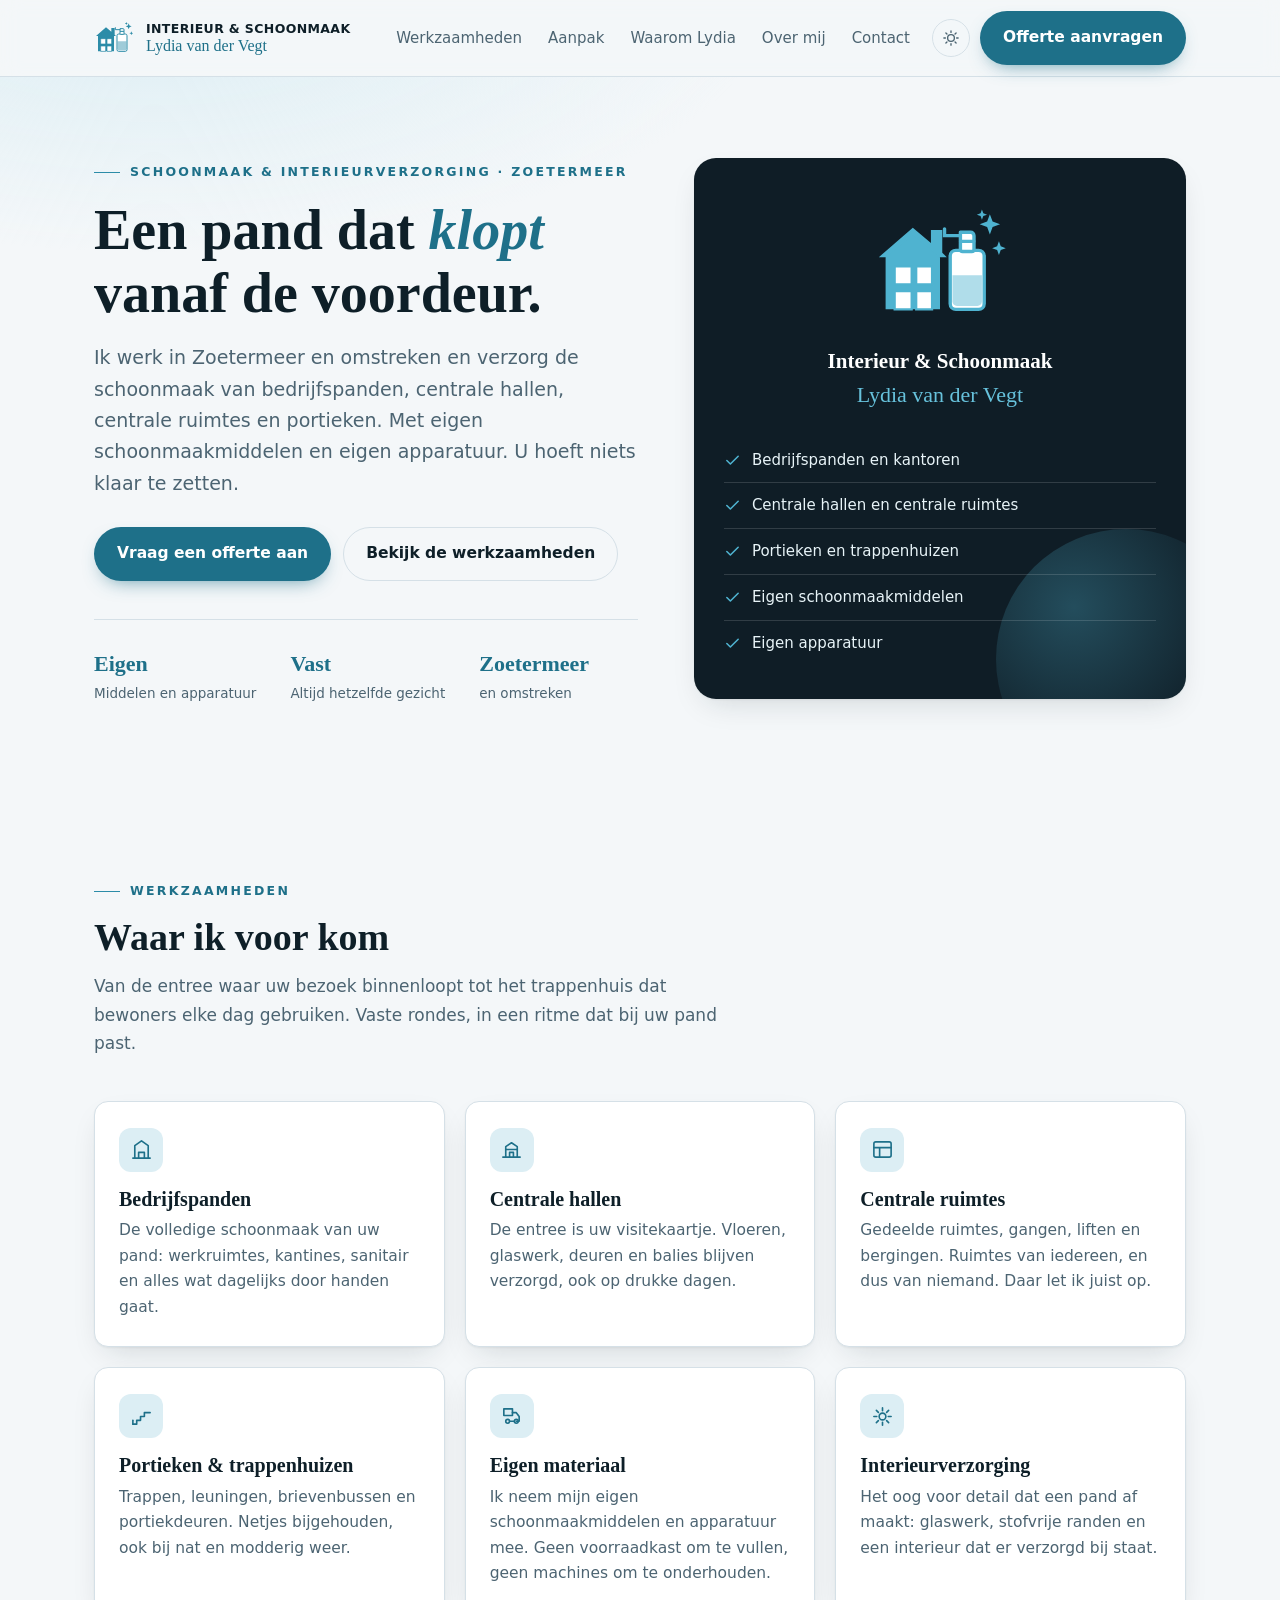
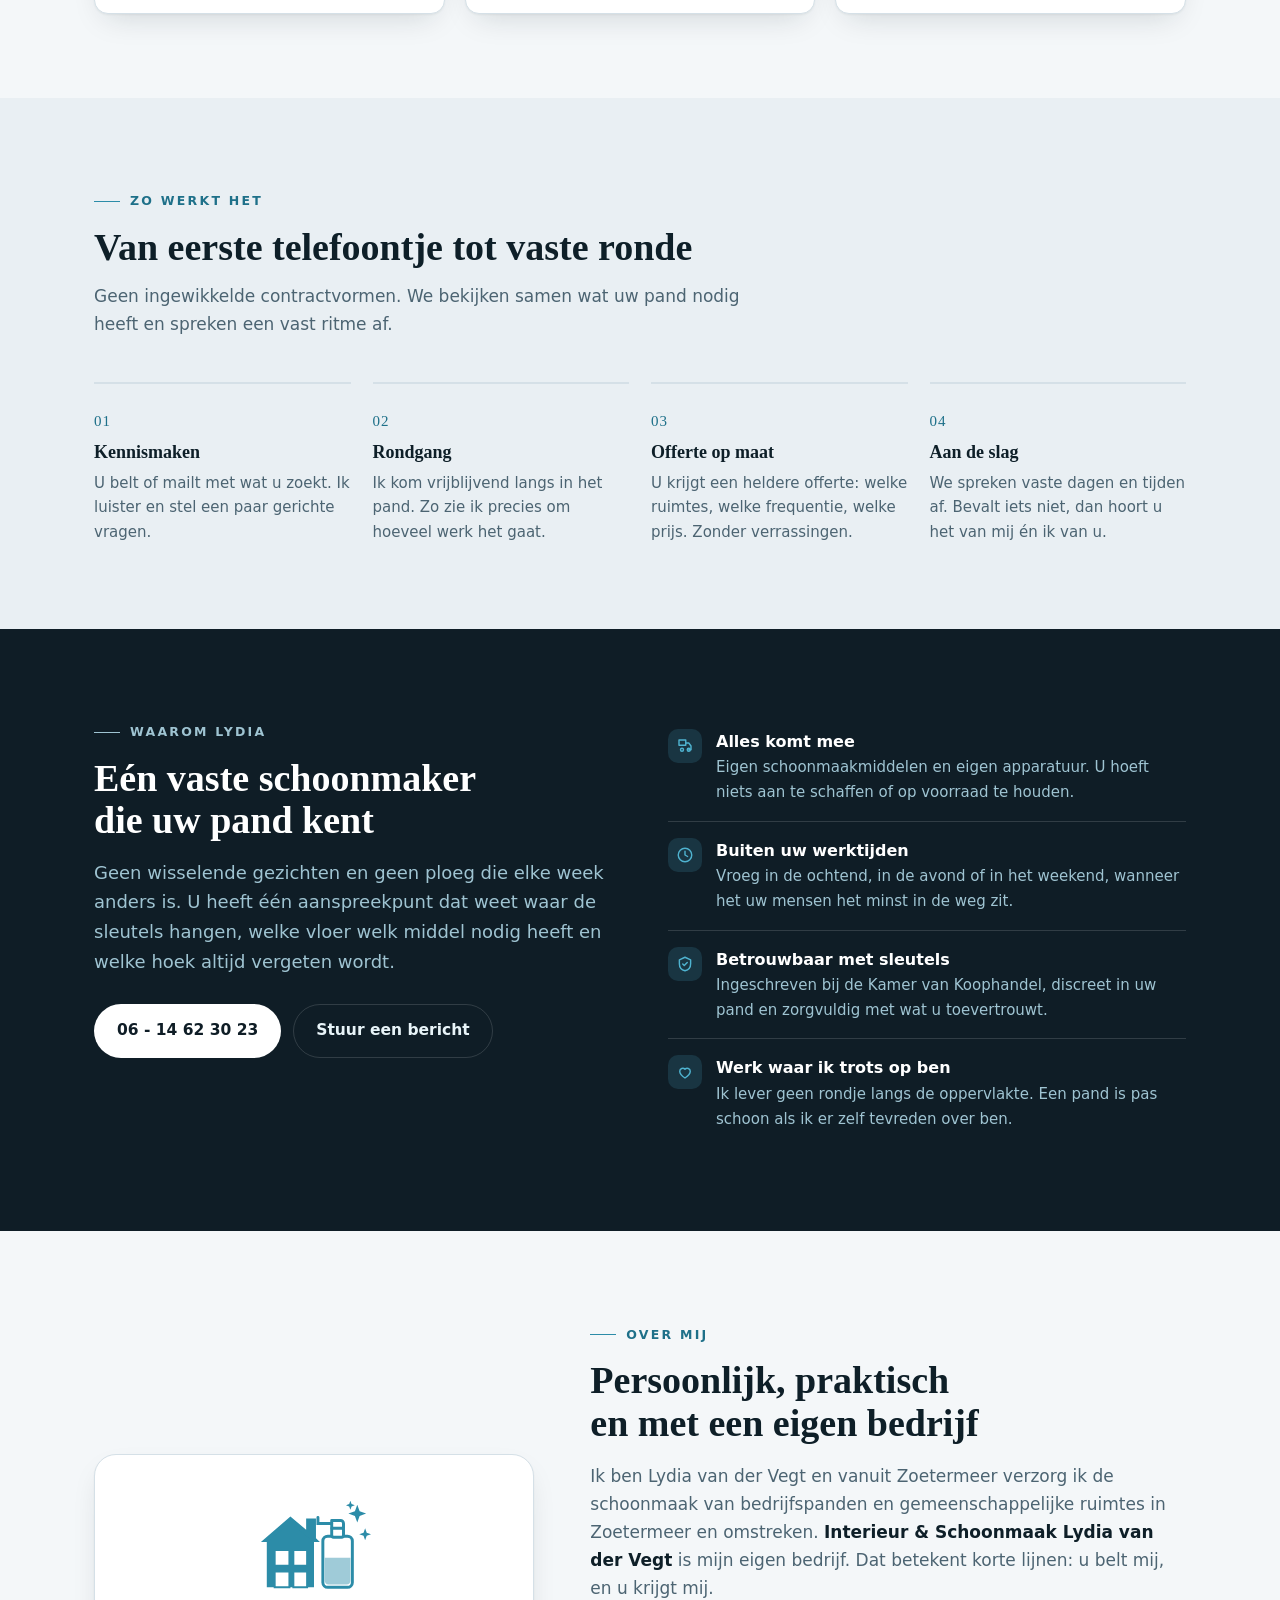
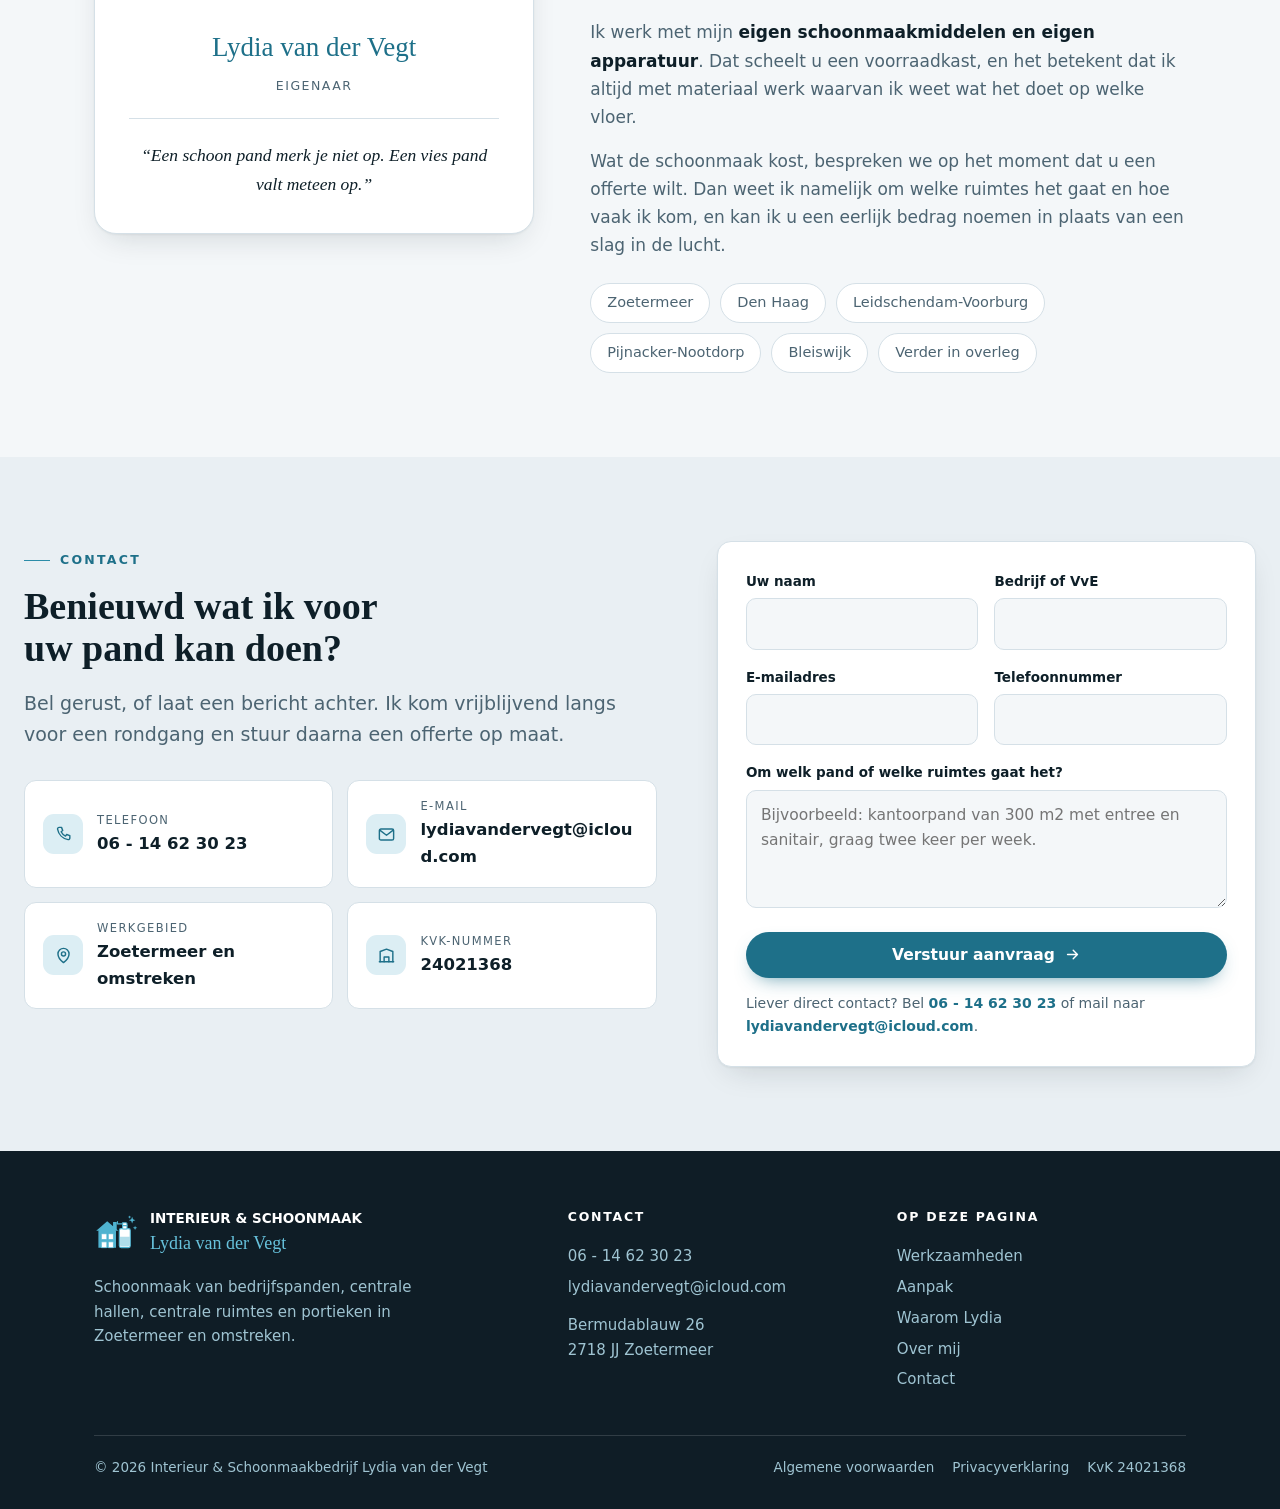
==== index.html @ 2772e7e1 "Adressen zonder .html De twee tekstpagina's staan nu in een eigen map als index.html, zodat de URL /" ====
<!doctype html>
<html lang="nl">
<head>
<meta charset="utf-8" />
<meta name="viewport" content="width=device-width, initial-scale=1" />
<title>Interieur &amp; Schoonmaak Lydia van der Vegt | Schoonmaak in Zoetermeer en omstreken</title>
<meta name="description" content="Interieur &amp; Schoonmaak Lydia van der Vegt verzorgt de schoonmaak van bedrijfspanden, centrale hallen, centrale ruimtes en portieken in Zoetermeer en omstreken. Eigen schoonmaakmiddelen en eigen apparatuur." />
<meta name="theme-color" content="#0F1D26" />
<meta property="og:title" content="Interieur &amp; Schoonmaak Lydia van der Vegt" />
<meta property="og:description" content="Schoonmaak van bedrijfspanden, centrale hallen, centrale ruimtes en portieken in Zoetermeer en omstreken. Eigen middelen, eigen apparatuur." />
<meta property="og:locale" content="nl_NL" />
<meta property="og:type" content="website" />
<link rel="icon" href="favicon.svg" type="image/svg+xml" />
<link rel="apple-touch-icon" href="apple-touch-icon.png" />
<link rel="stylesheet" href="stijl.css" />
<noscript><style>.reveal{opacity:1;transform:none}</style></noscript>
</head>
<body>

<!-- Beeldmerk: huis + sprayflacon, hergebruikt via <use> -->
<svg width="0" height="0" style="position:absolute" aria-hidden="true" focusable="false">
  <symbol id="beeldmerk" viewBox="0 0 120 104">
    <!-- huis -->
    <path d="M6 46 L36 20 L52 33.5 L52 22 L62 22 L62 42 L66 46 Z" fill="currentColor"/>
    <path d="M12 46 L36 26 L60 46 L60 92 L12 92 Z" fill="currentColor"/>
    <rect x="20" y="54" width="15" height="16" rx="1.5" fill="#fff"/>
    <rect x="39" y="54" width="14" height="16" rx="1.5" fill="#fff"/>
    <rect x="20" y="76" width="15" height="16" rx="1.5" fill="#fff"/>
    <rect x="39" y="76" width="14" height="16" rx="1.5" fill="#fff"/>
    <path d="M20 54 h15 v16 h-15 z M39 54 h14 v16 h-14 z M20 76 h15 v16 h-15 z M39 76 h14 v16 h-14 z"
          fill="none" stroke="currentColor" stroke-width="2"/>
    <!-- sprayflacon -->
    <path d="M74 40 h20 a5 5 0 0 1 5 5 v42 a5 5 0 0 1 -5 5 h-20 a5 5 0 0 1 -5 -5 v-42 a5 5 0 0 1 5 -5 z"
          fill="#fff" stroke="currentColor" stroke-width="3"/>
    <path d="M71 62 h26 v23 a4 4 0 0 1 -4 4 h-18 a4 4 0 0 1 -4 -4 z" fill="currentColor" opacity=".45"/>
    <rect x="78" y="31" width="12" height="10" rx="2" fill="#fff" stroke="currentColor" stroke-width="3"/>
    <path d="M78 24 h9 a3 3 0 0 1 3 3 v5 h-12 z" fill="#fff" stroke="currentColor" stroke-width="3" stroke-linejoin="round"/>
    <path d="M78 27 L64 27 L64 21" fill="none" stroke="currentColor" stroke-width="3" stroke-linecap="round"/>
    <!-- glans -->
    <path d="M104 8 l2.4 6.6 l6.6 2.4 l-6.6 2.4 l-2.4 6.6 l-2.4 -6.6 l-6.6 -2.4 l6.6 -2.4 z" fill="currentColor"/>
    <path d="M112 32 l1.6 4.4 l4.4 1.6 l-4.4 1.6 l-1.6 4.4 l-1.6 -4.4 l-4.4 -1.6 l4.4 -1.6 z" fill="currentColor"/>
    <path d="M97 4 l1.2 3.3 l3.3 1.2 l-3.3 1.2 l-1.2 3.3 l-1.2 -3.3 l-3.3 -1.2 l3.3 -1.2 z" fill="currentColor"/>
  </symbol>
</svg>

<header class="header" id="header">
  <div class="wrap nav">
    <a class="brand" href="#top" aria-label="Interieur en Schoonmaak Lydia van der Vegt">
      <svg class="mark" viewBox="0 0 120 104" style="color:var(--accent)" role="img" aria-hidden="true"><use href="#beeldmerk"/></svg>
      <span class="naam">
        <span class="b1">INTERIEUR &amp; SCHOONMAAK</span>
        <span class="b2">Lydia van der Vegt</span>
      </span>
    </a>
    <nav class="nav-links" id="navLinks">
      <a href="#werk">Werkzaamheden</a>
      <a href="#aanpak">Aanpak</a>
      <a href="#waarom">Waarom Lydia</a>
      <a href="#over">Over mij</a>
      <a href="#contact">Contact</a>
    </nav>
    <div class="nav-cta">
      <button class="theme-toggle" id="themeToggle" aria-label="Wissel tussen licht en donker" title="Wissel licht/donker">
        <svg viewBox="0 0 24 24" fill="none" stroke="currentColor" stroke-width="1.8" stroke-linecap="round" aria-hidden="true">
          <circle cx="12" cy="12" r="4.5"/><path d="M12 2.5v2M12 19.5v2M2.5 12h2M19.5 12h2M5.2 5.2l1.4 1.4M17.4 17.4l1.4 1.4M18.8 5.2l-1.4 1.4M6.6 17.4l-1.4 1.4"/>
        </svg>
      </button>
      <a class="btn btn-primary" href="#contact">Offerte aanvragen</a>
      <button class="menu-btn" id="menuBtn" aria-label="Menu openen" aria-expanded="false"><span></span><span></span><span></span></button>
    </div>
  </div>
</header>

<a id="top"></a>

<!-- HERO -->
<section class="hero">
  <div class="wrap hero-grid">
    <div class="reveal">
      <span class="eyebrow">Schoonmaak &amp; interieurverzorging · Zoetermeer</span>
      <h1>Een pand dat <em>klopt</em> vanaf de voordeur.</h1>
      <p class="lead">Ik werk in Zoetermeer en omstreken en verzorg de schoonmaak van bedrijfspanden, centrale hallen, centrale ruimtes en portieken. Met eigen schoonmaakmiddelen en eigen apparatuur. U hoeft niets klaar te zetten.</p>
      <div class="hero-actions">
        <a class="btn btn-primary" href="#contact">Vraag een offerte aan</a>
        <a class="btn btn-ghost" href="#werk">Bekijk de werkzaamheden</a>
      </div>
      <div class="hero-meta">
        <div class="m"><b>Eigen</b><span>Middelen en apparatuur</span></div>
        <div class="m"><b>Vast</b><span>Altijd hetzelfde gezicht</span></div>
        <div class="m"><b>Zoetermeer</b><span>en omstreken</span></div>
      </div>
    </div>
    <div class="reveal">
      <div class="beeld">
        <svg class="groot" viewBox="0 0 120 104" style="color:#4FB3D0" role="img" aria-label="Beeldmerk: een huis met een sprayflacon"><use href="#beeldmerk"/></svg>
        <h3>Interieur &amp; Schoonmaak</h3>
        <div class="onder">Lydia van der Vegt</div>
        <ul>
          <li>
            <svg viewBox="0 0 24 24" fill="none" stroke="currentColor" stroke-width="2.2" stroke-linecap="round" stroke-linejoin="round" aria-hidden="true"><path d="M20 6L9 17l-5-5"/></svg>
            <span>Bedrijfspanden en kantoren</span>
          </li>
          <li>
            <svg viewBox="0 0 24 24" fill="none" stroke="currentColor" stroke-width="2.2" stroke-linecap="round" stroke-linejoin="round" aria-hidden="true"><path d="M20 6L9 17l-5-5"/></svg>
            <span>Centrale hallen en centrale ruimtes</span>
          </li>
          <li>
            <svg viewBox="0 0 24 24" fill="none" stroke="currentColor" stroke-width="2.2" stroke-linecap="round" stroke-linejoin="round" aria-hidden="true"><path d="M20 6L9 17l-5-5"/></svg>
            <span>Portieken en trappenhuizen</span>
          </li>
          <li>
            <svg viewBox="0 0 24 24" fill="none" stroke="currentColor" stroke-width="2.2" stroke-linecap="round" stroke-linejoin="round" aria-hidden="true"><path d="M20 6L9 17l-5-5"/></svg>
            <span>Eigen schoonmaakmiddelen</span>
          </li>
          <li>
            <svg viewBox="0 0 24 24" fill="none" stroke="currentColor" stroke-width="2.2" stroke-linecap="round" stroke-linejoin="round" aria-hidden="true"><path d="M20 6L9 17l-5-5"/></svg>
            <span>Eigen apparatuur</span>
          </li>
        </ul>
      </div>
    </div>
  </div>
</section>

<!-- WERKZAAMHEDEN -->
<section id="werk">
  <div class="wrap">
    <div class="sec-head reveal">
      <span class="eyebrow">Werkzaamheden</span>
      <h2>Waar ik voor kom</h2>
      <p>Van de entree waar uw bezoek binnenloopt tot het trappenhuis dat bewoners elke dag gebruiken. Vaste rondes, in een ritme dat bij uw pand past.</p>
    </div>
    <div class="cards">
      <div class="card reveal">
        <div class="ico"><svg viewBox="0 0 24 24" fill="none" stroke="currentColor" stroke-width="1.7" stroke-linecap="round" stroke-linejoin="round" aria-hidden="true"><path d="M3 21h18M5 21V8l7-5 7 5v13"/><path d="M9 21v-6h6v6"/></svg></div>
        <h3>Bedrijfspanden</h3>
        <p>De volledige schoonmaak van uw pand: werkruimtes, kantines, sanitair en alles wat dagelijks door handen gaat.</p>
      </div>
      <div class="card reveal">
        <div class="ico"><svg viewBox="0 0 24 24" fill="none" stroke="currentColor" stroke-width="1.7" stroke-linecap="round" stroke-linejoin="round" aria-hidden="true"><path d="M3 20h18M6 20V9l6-4 6 4v11"/><path d="M10 20v-5h4v5"/><path d="M6 12h12"/></svg></div>
        <h3>Centrale hallen</h3>
        <p>De entree is uw visitekaartje. Vloeren, glaswerk, deuren en balies blijven verzorgd, ook op drukke dagen.</p>
      </div>
      <div class="card reveal">
        <div class="ico"><svg viewBox="0 0 24 24" fill="none" stroke="currentColor" stroke-width="1.7" stroke-linecap="round" stroke-linejoin="round" aria-hidden="true"><rect x="3" y="4" width="18" height="16" rx="2"/><path d="M3 10h18M9 10v10"/></svg></div>
        <h3>Centrale ruimtes</h3>
        <p>Gedeelde ruimtes, gangen, liften en bergingen. Ruimtes van iedereen, en dus van niemand. Daar let ik juist op.</p>
      </div>
      <div class="card reveal">
        <div class="ico"><svg viewBox="0 0 24 24" fill="none" stroke="currentColor" stroke-width="1.7" stroke-linecap="round" stroke-linejoin="round" aria-hidden="true"><path d="M3 20h4v-4h4v-4h4V8h6"/><path d="M3 20v-4"/></svg></div>
        <h3>Portieken &amp; trappenhuizen</h3>
        <p>Trappen, leuningen, brievenbussen en portiekdeuren. Netjes bijgehouden, ook bij nat en modderig weer.</p>
      </div>
      <div class="card reveal">
        <div class="ico"><svg viewBox="0 0 24 24" fill="none" stroke="currentColor" stroke-width="1.7" stroke-linecap="round" stroke-linejoin="round" aria-hidden="true"><path d="M4 4h9v7H4z"/><path d="M13 8h4l3 4v5h-3"/><circle cx="8" cy="17" r="2"/><circle cx="17" cy="17" r="2"/><path d="M10 17h5"/></svg></div>
        <h3>Eigen materiaal</h3>
        <p>Ik neem mijn eigen schoonmaakmiddelen en apparatuur mee. Geen voorraadkast om te vullen, geen machines om te onderhouden.</p>
      </div>
      <div class="card reveal">
        <div class="ico"><svg viewBox="0 0 24 24" fill="none" stroke="currentColor" stroke-width="1.7" stroke-linecap="round" stroke-linejoin="round" aria-hidden="true"><path d="M12 3v3M12 18v3M3 12h3M18 12h3M5.6 5.6l2.1 2.1M16.3 16.3l2.1 2.1M18.4 5.6l-2.1 2.1M7.7 16.3l-2.1 2.1"/><circle cx="12" cy="12" r="3.5"/></svg></div>
        <h3>Interieurverzorging</h3>
        <p>Het oog voor detail dat een pand af maakt: glaswerk, stofvrije randen en een interieur dat er verzorgd bij staat.</p>
      </div>
    </div>
  </div>
</section>

<!-- AANPAK -->
<section id="aanpak" style="background:var(--paper-2)">
  <div class="wrap">
    <div class="sec-head reveal">
      <span class="eyebrow">Zo werkt het</span>
      <h2>Van eerste telefoontje tot vaste ronde</h2>
      <p>Geen ingewikkelde contractvormen. We bekijken samen wat uw pand nodig heeft en spreken een vast ritme af.</p>
    </div>
    <div class="stappen">
      <div class="stap reveal">
        <h3>Kennismaken</h3>
        <p>U belt of mailt met wat u zoekt. Ik luister en stel een paar gerichte vragen.</p>
      </div>
      <div class="stap reveal">
        <h3>Rondgang</h3>
        <p>Ik kom vrijblijvend langs in het pand. Zo zie ik precies om hoeveel werk het gaat.</p>
      </div>
      <div class="stap reveal">
        <h3>Offerte op maat</h3>
        <p>U krijgt een heldere offerte: welke ruimtes, welke frequentie, welke prijs. Zonder verrassingen.</p>
      </div>
      <div class="stap reveal">
        <h3>Aan de slag</h3>
        <p>We spreken vaste dagen en tijden af. Bevalt iets niet, dan hoort u het van mij én ik van u.</p>
      </div>
    </div>
  </div>
</section>

<!-- WAAROM -->
<section class="donker" id="waarom">
  <div class="wrap waarom-grid">
    <div class="reveal">
      <span class="eyebrow op-donker">Waarom Lydia</span>
      <h2 style="margin-top:14px">Eén vaste schoonmaker die uw pand kent</h2>
      <p style="color:var(--brand-soft-on-dark);margin-top:16px;font-size:18px">Geen wisselende gezichten en geen ploeg die elke week anders is. U heeft één aanspreekpunt dat weet waar de sleutels hangen, welke vloer welk middel nodig heeft en welke hoek altijd vergeten wordt.</p>
      <div class="hero-actions">
        <a class="btn btn-on-dark" href="tel:+31614623023">06 - 14 62 30 23</a>
        <a class="btn btn-outline-dark" href="#contact">Stuur een bericht</a>
      </div>
    </div>
    <div class="reveal">
      <ul class="punten">
        <li>
          <span class="pico"><svg viewBox="0 0 24 24" fill="none" stroke="currentColor" stroke-width="1.9" stroke-linecap="round" stroke-linejoin="round" aria-hidden="true"><path d="M4 4h9v7H4z"/><path d="M13 8h4l3 4v5h-3"/><circle cx="8" cy="17" r="2"/><circle cx="17" cy="17" r="2"/></svg></span>
          <span><b>Alles komt mee</b><span>Eigen schoonmaakmiddelen en eigen apparatuur. U hoeft niets aan te schaffen of op voorraad te houden.</span></span>
        </li>
        <li>
          <span class="pico"><svg viewBox="0 0 24 24" fill="none" stroke="currentColor" stroke-width="1.9" stroke-linecap="round" stroke-linejoin="round" aria-hidden="true"><circle cx="12" cy="12" r="9"/><path d="M12 7v5l3.5 2"/></svg></span>
          <span><b>Buiten uw werktijden</b><span>Vroeg in de ochtend, in de avond of in het weekend, wanneer het uw mensen het minst in de weg zit.</span></span>
        </li>
        <li>
          <span class="pico"><svg viewBox="0 0 24 24" fill="none" stroke="currentColor" stroke-width="1.9" stroke-linecap="round" stroke-linejoin="round" aria-hidden="true"><path d="M12 3l7.5 3.5v5c0 4.6-3.1 8.4-7.5 9.5-4.4-1.1-7.5-4.9-7.5-9.5v-5z"/><path d="M9 12l2 2 4-4"/></svg></span>
          <span><b>Betrouwbaar met sleutels</b><span>Ingeschreven bij de Kamer van Koophandel, discreet in uw pand en zorgvuldig met wat u toevertrouwt.</span></span>
        </li>
        <li>
          <span class="pico"><svg viewBox="0 0 24 24" fill="none" stroke="currentColor" stroke-width="1.9" stroke-linecap="round" stroke-linejoin="round" aria-hidden="true"><path d="M12 20s-7-4.3-7-9a4 4 0 0 1 7-2.6A4 4 0 0 1 19 11c0 4.7-7 9-7 9z"/></svg></span>
          <span><b>Werk waar ik trots op ben</b><span>Ik lever geen rondje langs de oppervlakte. Een pand is pas schoon als ik er zelf tevreden over ben.</span></span>
        </li>
      </ul>
    </div>
  </div>
</section>

<!-- OVER -->
<section id="over">
  <div class="wrap over-grid">
    <div class="reveal">
      <div class="portret">
        <svg class="groot" viewBox="0 0 120 104" style="color:var(--accent)" role="img" aria-hidden="true"><use href="#beeldmerk"/></svg>
        <div class="naam">Lydia van der Vegt</div>
        <div class="rol">Eigenaar</div>
        <p class="quote">&ldquo;Een schoon pand merk je niet op. Een vies pand valt meteen op.&rdquo;</p>
      </div>
    </div>
    <div class="reveal over">
      <span class="eyebrow">Over mij</span>
      <h2 style="margin-top:14px">Persoonlijk, praktisch en met een eigen bedrijf</h2>
      <p style="margin-top:18px">Ik ben Lydia van der Vegt en vanuit Zoetermeer verzorg ik de schoonmaak van bedrijfspanden en gemeenschappelijke ruimtes in Zoetermeer en omstreken. <strong>Interieur &amp; Schoonmaak Lydia van der Vegt</strong> is mijn eigen bedrijf. Dat betekent korte lijnen: u belt mij, en u krijgt mij.</p>
      <p>Ik werk met mijn <strong>eigen schoonmaakmiddelen en eigen apparatuur</strong>. Dat scheelt u een voorraadkast, en het betekent dat ik altijd met materiaal werk waarvan ik weet wat het doet op welke vloer.</p>
      <p>Wat de schoonmaak kost, bespreken we op het moment dat u een offerte wilt. Dan weet ik namelijk om welke ruimtes het gaat en hoe vaak ik kom, en kan ik u een eerlijk bedrag noemen in plaats van een slag in de lucht.</p>
      <div class="gebied">
        <span>Zoetermeer</span>
        <span>Den Haag</span>
        <span>Leidschendam-Voorburg</span>
        <span>Pijnacker-Nootdorp</span>
        <span>Bleiswijk</span>
        <span>Verder in overleg</span>
      </div>
    </div>
  </div>
</section>

<!-- CONTACT -->
<section class="contact" id="contact">
  <div class="wrap contact-grid">
    <div class="reveal">
      <span class="eyebrow">Contact</span>
      <h2 style="margin-top:14px">Benieuwd wat ik voor uw pand kan doen?</h2>
      <p class="lead">Bel gerust, of laat een bericht achter. Ik kom vrijblijvend langs voor een rondgang en stuur daarna een offerte op maat.</p>
      <ul class="gegevens">
        <li>
          <span class="gico"><svg viewBox="0 0 24 24" fill="none" stroke="currentColor" stroke-width="1.8" stroke-linecap="round" stroke-linejoin="round" aria-hidden="true"><path d="M6.5 3h3l1.5 4-2 1.5a12 12 0 0 0 5.5 5.5l1.5-2 4 1.5v3a2 2 0 0 1-2.2 2A16.5 16.5 0 0 1 4.5 5.2 2 2 0 0 1 6.5 3z"/></svg></span>
          <span class="tekst"><span class="lbl">Telefoon</span><span class="val"><a href="tel:+31614623023">06 - 14 62 30 23</a></span></span>
        </li>
        <li>
          <span class="gico"><svg viewBox="0 0 24 24" fill="none" stroke="currentColor" stroke-width="1.8" stroke-linecap="round" stroke-linejoin="round" aria-hidden="true"><rect x="3" y="5" width="18" height="14" rx="2"/><path d="M3.5 6.5L12 13l8.5-6.5"/></svg></span>
          <span class="tekst"><span class="lbl">E-mail</span><span class="val"><a href="mailto:lydiavandervegt@icloud.com">lydiavandervegt@icloud.com</a></span></span>
        </li>
        <li>
          <span class="gico"><svg viewBox="0 0 24 24" fill="none" stroke="currentColor" stroke-width="1.8" stroke-linecap="round" stroke-linejoin="round" aria-hidden="true"><path d="M12 21s7-5.5 7-11a7 7 0 1 0-14 0c0 5.5 7 11 7 11z"/><circle cx="12" cy="10" r="2.6"/></svg></span>
          <span class="tekst"><span class="lbl">Werkgebied</span><span class="val">Zoetermeer en omstreken</span></span>
        </li>
        <li>
          <span class="gico"><svg viewBox="0 0 24 24" fill="none" stroke="currentColor" stroke-width="1.8" stroke-linecap="round" stroke-linejoin="round" aria-hidden="true"><path d="M4 20V7l8-3 8 3v13"/><path d="M9 20v-6h6v6"/><path d="M3 20h18"/></svg></span>
          <span class="tekst"><span class="lbl">KvK-nummer</span><span class="val">24021368</span></span>
        </li>
      </ul>
    </div>
    <div class="reveal">
      <form action="mailto:lydiavandervegt@icloud.com" method="post" enctype="text/plain">
        <div class="rij">
          <div class="veld">
            <label for="naam">Uw naam</label>
            <input id="naam" name="Naam" type="text" autocomplete="name" required />
          </div>
          <div class="veld">
            <label for="bedrijf">Bedrijf of VvE</label>
            <input id="bedrijf" name="Bedrijf" type="text" autocomplete="organization" />
          </div>
        </div>
        <div class="rij">
          <div class="veld">
            <label for="email">E-mailadres</label>
            <input id="email" name="E-mail" type="email" autocomplete="email" required />
          </div>
          <div class="veld">
            <label for="tel">Telefoonnummer</label>
            <input id="tel" name="Telefoon" type="tel" autocomplete="tel" />
          </div>
        </div>
        <div class="veld">
          <label for="bericht">Om welk pand of welke ruimtes gaat het?</label>
          <textarea id="bericht" name="Bericht" placeholder="Bijvoorbeeld: kantoorpand van 300 m2 met entree en sanitair, graag twee keer per week."></textarea>
        </div>
        <button class="btn btn-primary" type="submit" style="width:100%;justify-content:center">
          Verstuur aanvraag
          <svg viewBox="0 0 24 24" fill="none" stroke="currentColor" stroke-width="2" stroke-linecap="round" stroke-linejoin="round" aria-hidden="true"><path d="M5 12h14M13 6l6 6-6 6"/></svg>
        </button>
        <p class="form-note">Liever direct contact? Bel <a href="tel:+31614623023" style="color:var(--accent-deep);font-weight:600;text-decoration:none">06 - 14 62 30 23</a> of mail naar <a href="mailto:lydiavandervegt@icloud.com" style="color:var(--accent-deep);font-weight:600;text-decoration:none">lydiavandervegt@icloud.com</a>.</p>
      </form>
    </div>
  </div>
</section>

<footer class="footer">
  <div class="wrap">
    <div class="footer-grid">
      <div>
        <div class="merk">
          <svg viewBox="0 0 120 104" style="color:#4FB3D0" role="img" aria-hidden="true"><use href="#beeldmerk"/></svg>
          <span>
            <span class="b1">INTERIEUR &amp; SCHOONMAAK</span>
            <span class="b2">Lydia van der Vegt</span>
          </span>
        </div>
        <p style="max-width:38ch">Schoonmaak van bedrijfspanden, centrale hallen, centrale ruimtes en portieken in Zoetermeer en omstreken.</p>
      </div>
      <div>
        <h4>Contact</h4>
        <a href="tel:+31614623023">06 - 14 62 30 23</a>
        <a href="mailto:lydiavandervegt@icloud.com">lydiavandervegt@icloud.com</a>
        <address class="adres" style="margin-top:10px">
          Bermudablauw 26<br />
          2718 JJ Zoetermeer
        </address>
      </div>
      <div>
        <h4>Op deze pagina</h4>
        <a href="#werk">Werkzaamheden</a>
        <a href="#aanpak">Aanpak</a>
        <a href="#waarom">Waarom Lydia</a>
        <a href="#over">Over mij</a>
        <a href="#contact">Contact</a>
      </div>
    </div>
    <div class="slot">
      <span>&copy; <span id="jaar">2026</span> Interieur &amp; Schoonmaakbedrijf Lydia van der Vegt</span>
      <span class="slot-links">
        <a href="voorwaarden/">Algemene voorwaarden</a>
        <a href="privacy/">Privacyverklaring</a>
        <span>KvK 24021368</span>
      </span>
    </div>
  </div>
</footer>

<script src="script.js" defer></script>
</body>
</html>
---- stijl.css ----
:root{
  --ink:#0F1D26;
  --ink-2:#142A36;
  --paper:#F4F7F9;
  --paper-2:#E9EFF3;
  --card:#FFFFFF;
  --text:#0E1F28;
  --text-soft:#4C6472;
  --line:#D5E0E7;
  --accent:#2C8CA8;
  --accent-deep:#1E7089;
  --accent-soft:#DCEEF4;
  --brand-on-dark:#E8F4F8;
  --brand-soft-on-dark:#9FC4D2;
  --line-on-dark:rgba(255,255,255,.14);
  --shadow:0 1px 2px rgba(14,31,40,.05), 0 12px 32px -12px rgba(14,31,40,.18);
  --radius:14px;
  --maxw:1140px;
  --serif:"Iowan Old Style","Palatino Linotype",Palatino,Georgia,"Times New Roman",serif;
  --sans:system-ui,-apple-system,"Segoe UI",Roboto,Helvetica,Arial,sans-serif;
  --script:"Segoe Script","Brush Script MT","Lucida Handwriting",cursive;
}
@media (prefers-color-scheme:dark){
  :root{
    --paper:#0B1A22;
    --paper-2:#0F212B;
    --card:#132C38;
    --text:#E6F1F5;
    --text-soft:#9DB6C2;
    --line:rgba(255,255,255,.12);
    --accent:#4FB3D0;
    --accent-deep:#67C2DC;
    --accent-soft:#16303C;
    --shadow:0 1px 2px rgba(0,0,0,.3), 0 20px 40px -18px rgba(0,0,0,.6);
  }
}
:root[data-theme="light"]{
  --paper:#F4F7F9;--paper-2:#E9EFF3;--card:#FFFFFF;--text:#0E1F28;--text-soft:#4C6472;
  --line:#D5E0E7;--accent:#2C8CA8;--accent-deep:#1E7089;--accent-soft:#DCEEF4;
  --shadow:0 1px 2px rgba(14,31,40,.05), 0 12px 32px -12px rgba(14,31,40,.18);
}
:root[data-theme="dark"]{
  --paper:#0B1A22;--paper-2:#0F212B;--card:#132C38;--text:#E6F1F5;--text-soft:#9DB6C2;
  --line:rgba(255,255,255,.12);--accent:#4FB3D0;--accent-deep:#67C2DC;--accent-soft:#16303C;
  --shadow:0 1px 2px rgba(0,0,0,.3), 0 20px 40px -18px rgba(0,0,0,.6);
}

*{box-sizing:border-box}
html{scroll-behavior:smooth}
@media (prefers-reduced-motion:reduce){html{scroll-behavior:auto}}
body{
  margin:0;background:var(--paper);color:var(--text);
  font-family:var(--sans);font-size:17px;line-height:1.65;
  -webkit-font-smoothing:antialiased;text-rendering:optimizeLegibility;
}
h1,h2,h3{font-family:var(--serif);font-weight:600;line-height:1.12;text-wrap:balance;margin:0}
h1{font-size:clamp(34px,5.2vw,56px)}
h2{font-size:clamp(26px,3.4vw,38px)}
h3{font-size:20px}
p{margin:0}
a{color:inherit}
img,svg{max-width:100%;display:block}
.wrap{max-width:var(--maxw);margin:0 auto;padding:0 24px}
.eyebrow{
  font-family:var(--sans);font-size:12.5px;font-weight:600;letter-spacing:.18em;
  text-transform:uppercase;color:var(--accent-deep);display:inline-flex;align-items:center;gap:10px;
}
.eyebrow::before{content:"";width:26px;height:1px;background:var(--accent);display:inline-block}
.eyebrow.op-donker{color:var(--brand-soft-on-dark)}
.eyebrow.op-donker::before{background:var(--brand-soft-on-dark)}
.lead{font-size:19px;color:var(--text-soft);margin-top:18px;max-width:56ch}

/* ---------- Knoppen ---------- */
.btn{
  display:inline-flex;align-items:center;gap:9px;font-family:var(--sans);font-weight:600;
  font-size:15.5px;padding:13px 22px;border-radius:999px;text-decoration:none;cursor:pointer;
  border:1px solid transparent;transition:transform .15s ease, background .2s ease, box-shadow .2s ease;
}
.btn:hover{transform:translateY(-1px)}
.btn-primary{background:var(--accent-deep);color:#fff;box-shadow:0 8px 20px -10px rgba(30,112,137,.8)}
.btn-primary:hover{background:var(--accent)}
:root[data-theme="dark"] .btn-primary,
:root:not([data-theme="light"]) .btn-primary{color:#08171E}
@media (prefers-color-scheme:light){:root:not([data-theme="dark"]) .btn-primary{color:#fff}}
.btn-ghost{border-color:var(--line);color:var(--text);background:transparent}
.btn-ghost:hover{border-color:var(--accent);color:var(--accent-deep)}
.btn-on-dark{background:#fff;color:var(--ink)}
.btn-on-dark:hover{background:var(--brand-on-dark)}
.btn-outline-dark{border-color:var(--line-on-dark);color:var(--brand-on-dark)}
.btn-outline-dark:hover{border-color:var(--brand-on-dark);color:#fff}
.btn svg{width:17px;height:17px;flex:none}

/* ---------- Header ---------- */
.header{position:sticky;top:0;z-index:50;background:var(--paper);
  border-bottom:1px solid var(--line)}
@supports (backdrop-filter:blur(4px)){
  .header{background:color-mix(in srgb, var(--paper) 86%, transparent);backdrop-filter:saturate(160%) blur(10px)}
}
.nav{display:flex;align-items:center;gap:22px;height:76px}
.brand{display:flex;align-items:center;gap:12px;text-decoration:none;flex:none}
.brand .mark{width:40px;height:40px;flex:none}
.brand .naam{display:flex;flex-direction:column;line-height:1.2}
.brand .naam .b1{font-size:12.5px;font-weight:600;letter-spacing:.03em;color:var(--text)}
.brand .naam .b2{font-family:var(--script);font-size:16px;color:var(--accent-deep)}
.nav-links{display:flex;gap:26px;margin-left:auto;font-size:15px}
.nav-links a{text-decoration:none;color:var(--text-soft);font-weight:500}
.nav-links a:hover{color:var(--accent-deep)}
.nav-cta{display:flex;align-items:center;gap:10px}
.theme-toggle{width:38px;height:38px;border-radius:999px;border:1px solid var(--line);background:transparent;
  color:var(--text-soft);cursor:pointer;display:inline-flex;align-items:center;justify-content:center;padding:0}
.theme-toggle:hover{color:var(--accent-deep);border-color:var(--accent)}
.theme-toggle svg{width:18px;height:18px}
.menu-btn{display:none;width:42px;height:38px;border:1px solid var(--line);background:transparent;
  border-radius:10px;cursor:pointer;flex-direction:column;justify-content:center;align-items:center;gap:4px;padding:0}
.menu-btn span{display:block;width:17px;height:1.6px;background:var(--text)}
@media (max-width:960px){
  .nav-links{position:absolute;top:76px;left:0;right:0;background:var(--card);border-bottom:1px solid var(--line);
    flex-direction:column;gap:0;padding:8px 24px 18px;display:none}
  .header.open .nav-links{display:flex}
  .nav-links a{padding:12px 0;border-bottom:1px solid var(--line)}
  .nav-links a:last-child{border-bottom:0}
  .menu-btn{display:flex}
  .nav-cta .btn-primary{display:none}
}

/* ---------- Hero ---------- */
.hero{padding:76px 0 84px;background:
  radial-gradient(1000px 420px at 12% -12%, var(--accent-soft), transparent 62%),
  var(--paper)}
.hero-grid{display:grid;grid-template-columns:1.05fr .95fr;gap:56px;align-items:center}
.hero h1{margin-top:16px}
.hero h1 em{font-style:italic;color:var(--accent-deep)}
.hero-actions{display:flex;flex-wrap:wrap;gap:12px;margin-top:28px}
.hero-meta{display:flex;flex-wrap:wrap;gap:34px;margin-top:38px;padding-top:26px;border-top:1px solid var(--line)}
.hero-meta .m{display:flex;flex-direction:column}
.hero-meta .m b{font-family:var(--serif);font-size:22px;color:var(--accent-deep)}
.hero-meta .m span{font-size:13.5px;color:var(--text-soft)}
@media (max-width:900px){.hero-grid{grid-template-columns:1fr;gap:40px}.hero{padding:52px 0 60px}}

/* Beeldkaart naast de hero */
.beeld{position:relative;background:var(--ink);border-radius:22px;padding:34px 30px;color:var(--brand-on-dark);
  box-shadow:var(--shadow);overflow:hidden}
.beeld::after{content:"";position:absolute;right:-70px;bottom:-90px;width:260px;height:260px;border-radius:50%;
  background:radial-gradient(circle at 30% 30%, rgba(79,179,208,.32), transparent 65%)}
.beeld .groot{width:136px;height:136px;margin:4px auto 18px;position:relative;z-index:1}
.beeld h3{color:#fff;text-align:center;font-size:21px;position:relative;z-index:1}
.beeld .onder{text-align:center;font-family:var(--script);font-size:22px;color:#67C2DC;
  margin-top:4px;position:relative;z-index:1}
.beeld ul{list-style:none;margin:24px 0 0;padding:0;position:relative;z-index:1}
.beeld li{display:flex;gap:11px;align-items:flex-start;padding:10px 0;border-top:1px solid var(--line-on-dark);
  font-size:15px;color:var(--brand-on-dark)}
.beeld li:first-child{border-top:0}
.beeld li svg{width:17px;height:17px;flex:none;margin-top:4px;color:#4FB3D0}

/* ---------- Secties ---------- */
section{padding:84px 0}
@media (max-width:900px){section{padding:60px 0}}
.sec-head{max-width:60ch;margin-bottom:44px}
.sec-head h2{margin-top:14px}
.sec-head p{margin-top:14px;color:var(--text-soft)}
.donker{background:var(--ink);color:var(--brand-on-dark)}
.donker h2,.donker h3{color:#fff}
.donker .sec-head p{color:var(--brand-soft-on-dark)}

/* Diensten */
.cards{display:grid;grid-template-columns:repeat(3,1fr);gap:20px}
@media (max-width:900px){.cards{grid-template-columns:1fr 1fr}}
@media (max-width:620px){.cards{grid-template-columns:1fr}}
.card{background:var(--card);border:1px solid var(--line);border-radius:var(--radius);padding:26px 24px;
  box-shadow:var(--shadow);transition:transform .18s ease, border-color .18s ease}
.card:hover{transform:translateY(-3px);border-color:var(--accent)}
.card .ico{width:44px;height:44px;border-radius:12px;background:var(--accent-soft);color:var(--accent-deep);
  display:flex;align-items:center;justify-content:center;margin-bottom:16px}
.card .ico svg{width:23px;height:23px}
.card h3{margin-bottom:8px}
.card p{color:var(--text-soft);font-size:15.5px}

/* Aanpak / stappen */
.stappen{display:grid;grid-template-columns:repeat(4,1fr);gap:22px;counter-reset:stap}
@media (max-width:900px){.stappen{grid-template-columns:1fr 1fr}}
@media (max-width:560px){.stappen{grid-template-columns:1fr}}
.stap{padding-top:22px;border-top:2px solid var(--line)}
.stap::before{counter-increment:stap;content:"0" counter(stap);font-family:var(--serif);font-size:15px;
  color:var(--accent-deep);letter-spacing:.06em}
.stap h3{margin:8px 0;font-size:18px}
.stap p{color:var(--text-soft);font-size:15px}

/* Waarom */
.waarom-grid{display:grid;grid-template-columns:1fr 1fr;gap:56px;align-items:start}
@media (max-width:900px){.waarom-grid{grid-template-columns:1fr;gap:34px}}
.punten{list-style:none;margin:0;padding:0}
.punten li{display:flex;gap:14px;padding:16px 0;border-top:1px solid var(--line-on-dark)}
.punten li:first-child{border-top:0}
.punten .pico{width:34px;height:34px;border-radius:10px;background:rgba(79,179,208,.16);color:#4FB3D0;
  display:flex;align-items:center;justify-content:center;flex:none}
.punten .pico svg{width:18px;height:18px}
.punten b{display:block;color:#fff;font-weight:600;font-size:16px}
.punten span{color:var(--brand-soft-on-dark);font-size:15px}

/* Over */
.over-grid{display:grid;grid-template-columns:.85fr 1.15fr;gap:56px;align-items:center}
@media (max-width:900px){.over-grid{grid-template-columns:1fr;gap:34px}}
.portret{background:var(--card);border:1px solid var(--line);border-radius:22px;padding:34px;box-shadow:var(--shadow);text-align:center}
.portret .groot{width:118px;height:118px;margin:0 auto 18px}
.portret .naam{font-family:var(--script);font-size:27px;color:var(--accent-deep)}
.portret .rol{font-size:12.5px;color:var(--text-soft);letter-spacing:.12em;text-transform:uppercase;margin-top:6px}
.portret .quote{margin-top:22px;padding-top:22px;border-top:1px solid var(--line);font-family:var(--serif);
  font-style:italic;font-size:17.5px;color:var(--text)}
.over p + p{margin-top:16px}
.over p{color:var(--text-soft)}
.over p strong{color:var(--text)}

/* Werkgebied */
.gebied{display:flex;flex-wrap:wrap;gap:10px;margin-top:24px}
.gebied span{border:1px solid var(--line);border-radius:999px;padding:7px 16px;font-size:14.5px;color:var(--text-soft);background:var(--card)}

/* Contact */
.contact{background:var(--paper-2)}
.contact .wrap{max-width:1280px}
.contact-grid{display:grid;grid-template-columns:1.08fr .92fr;gap:60px}
@media (max-width:900px){.contact-grid{grid-template-columns:1fr;gap:34px}}
.contact .lead{max-width:62ch}
.gegevens{list-style:none;margin:30px 0 0;padding:0;display:grid;grid-template-columns:1fr 1fr;gap:14px}
@media (max-width:1080px) and (min-width:901px){.gegevens{grid-template-columns:1fr}}
@media (max-width:600px){.gegevens{grid-template-columns:1fr}}
.gegevens li{display:flex;gap:14px;align-items:center;padding:16px 18px;background:var(--card);
  border:1px solid var(--line);border-radius:12px;min-width:0}
.gegevens .gico{width:40px;height:40px;border-radius:11px;background:var(--accent-soft);color:var(--accent-deep);
  display:flex;align-items:center;justify-content:center;flex:none}
.gegevens .gico svg{width:19px;height:19px}
.gegevens .tekst{min-width:0}
.gegevens .lbl{font-size:11.5px;letter-spacing:.12em;text-transform:uppercase;color:var(--text-soft);display:block}
.gegevens .val{font-size:16.5px;font-weight:600;display:block;overflow-wrap:anywhere}
.gegevens .val a{text-decoration:none}
.gegevens .val a:hover{color:var(--accent-deep)}
form{background:var(--card);border:1px solid var(--line);border-radius:var(--radius);padding:28px;box-shadow:var(--shadow)}
.veld{margin-bottom:16px}
.veld label{display:block;font-size:13.5px;font-weight:600;margin-bottom:6px}
.veld input,.veld textarea{width:100%;padding:12px 14px;border:1px solid var(--line);border-radius:10px;
  background:var(--paper);color:var(--text);font:inherit;font-size:15.5px}
.veld input:focus,.veld textarea:focus{outline:none;border-color:var(--accent);box-shadow:0 0 0 3px var(--accent-soft)}
.veld textarea{min-height:118px;resize:vertical}
.rij{display:grid;grid-template-columns:1fr 1fr;gap:16px}
@media (max-width:560px){.rij{grid-template-columns:1fr}}
.form-note{margin-top:14px;font-size:14px;color:var(--text-soft)}

/* Footer */
.footer{background:var(--ink);color:var(--brand-soft-on-dark);padding:56px 0 30px;font-size:15px}
.footer-grid{display:grid;grid-template-columns:1.5fr 1fr 1fr;gap:40px}
@media (max-width:760px){.footer-grid{grid-template-columns:1fr;gap:28px}}
.footer h4{color:#fff;font-size:12.5px;letter-spacing:.14em;text-transform:uppercase;margin:0 0 14px;font-weight:600}
.footer a{color:var(--brand-soft-on-dark);text-decoration:none;display:block;padding:3px 0}
.footer a:hover{color:#fff}
.footer .merk{display:flex;align-items:center;gap:12px;margin-bottom:16px}
.footer .merk svg{width:44px;height:44px;flex:none}
.footer .merk .b1{color:#fff;font-weight:600;font-size:13.5px;display:block}
.footer .merk .b2{font-family:var(--script);font-size:18px;color:#67C2DC}
.footer .adres{font-style:normal;line-height:1.7}
.footer .slot{margin-top:40px;padding-top:20px;border-top:1px solid var(--line-on-dark);
  display:flex;flex-wrap:wrap;gap:12px;justify-content:space-between;font-size:13.5px}

/* Reveal */
.reveal{opacity:0;transform:translateY(14px);transition:opacity .6s ease, transform .6s ease}
.reveal.in{opacity:1;transform:none}
@media (prefers-reduced-motion:reduce){.reveal{opacity:1;transform:none;transition:none}}

/* Footerlinks onderin */
.footer .slot-links{display:flex;flex-wrap:wrap;gap:6px 18px;align-items:center}
.footer .slot-links a{display:inline;padding:0}
.footer .slot-links a:hover{text-decoration:underline}

/* ---------- Tekstpagina's (voorwaarden, privacy) ---------- */
.doc-kop{background:var(--ink);color:var(--brand-on-dark);padding:56px 0 52px}
.doc-kop h1{color:#fff;margin-top:14px;font-size:clamp(30px,4.4vw,46px)}
.doc-kop p{color:var(--brand-soft-on-dark);margin-top:16px;max-width:62ch}
.doc-kop .terug{display:inline-flex;align-items:center;gap:8px;color:var(--brand-soft-on-dark);
  text-decoration:none;font-size:14.5px;margin-bottom:22px}
.doc-kop .terug:hover{color:#fff}
.doc-kop .terug svg{width:15px;height:15px}
.doc{padding:64px 0 84px}
.doc-grid{display:grid;grid-template-columns:260px minmax(0,1fr);gap:56px;align-items:start}
@media (max-width:900px){.doc-grid{grid-template-columns:1fr;gap:28px}}
.doc-nav{position:sticky;top:100px;border-left:2px solid var(--line);padding-left:18px}
@media (max-width:900px){
  .doc-nav{position:static;border-left:0;border-top:1px solid var(--line);border-bottom:1px solid var(--line);
    padding:18px 0;display:flex;flex-wrap:wrap;gap:8px 18px}
}
.doc-nav a{display:block;padding:6px 0;color:var(--text-soft);text-decoration:none;font-size:14.5px}
.doc-nav a:hover{color:var(--accent-deep)}
.doc-body{max-width:74ch;font-size:16.5px}
.doc-body h2{font-size:24px;margin:44px 0 14px;scroll-margin-top:100px}
.doc-body h2:first-child{margin-top:0}
.doc-body h3{font-size:18px;margin:26px 0 10px}
.doc-body p{color:var(--text-soft);margin-bottom:14px}
.doc-body strong{color:var(--text)}
.doc-body ul{color:var(--text-soft);margin:0 0 16px;padding-left:22px}
.doc-body li{margin-bottom:8px}
.doc-body li::marker{color:var(--accent)}
.doc-body a{color:var(--accent-deep);font-weight:600;overflow-wrap:anywhere}
.doc-body dl{margin:0 0 18px}
.doc-body dt{font-weight:600;margin-top:14px}
.doc-body dd{margin:4px 0 0;color:var(--text-soft)}
.doc-datum{font-size:14px;color:var(--text-soft);border-top:1px solid var(--line);margin-top:44px;padding-top:18px}
.doc-kaart{background:var(--card);border:1px solid var(--line);border-left:3px solid var(--accent);
  border-radius:12px;padding:20px 22px;margin:0 0 28px}
.doc-kaart p{margin-bottom:0}
.doc-tabel{width:100%;border-collapse:collapse;margin:0 0 20px;font-size:15.5px}
.doc-tabel th,.doc-tabel td{text-align:left;padding:11px 12px;border-bottom:1px solid var(--line);vertical-align:top}
.doc-tabel th{font-size:12.5px;letter-spacing:.08em;text-transform:uppercase;color:var(--text-soft);font-weight:600}
.doc-tabel td{color:var(--text-soft)}
.doc-schuif{overflow-x:auto}

/* ==========================================================
   Mobiel. Deze blokken staan bewust onderaan, zodat ze de
   regels hierboven overschrijven en niet andersom.
   ========================================================== */
html,body{overflow-x:hidden;max-width:100%}
a[href^="tel:"],a[href^="mailto:"]{overflow-wrap:anywhere}

@media (max-width:760px){
  body{font-size:16px}
  section{padding:52px 0}
  .wrap{padding:0 20px}
  .lead{font-size:17.5px}
  .hero{padding:40px 0 52px}
  .hero-actions .btn{flex:1 1 auto;justify-content:center}
  .hero-meta{gap:18px;display:grid;grid-template-columns:repeat(auto-fit,minmax(130px,1fr))}
  .hero-meta .m b{font-size:19px}
  .beeld{padding:26px 22px;border-radius:18px}
  .beeld .groot{width:104px;height:104px}
  .sec-head{margin-bottom:32px}
  .card{padding:22px 20px}
  .waarom-grid,.over-grid,.contact-grid{gap:30px}
  .portret{padding:26px 22px}
  .portret .groot{width:96px;height:96px}
  form{padding:22px 20px}
  .gegevens li{padding:14px 16px}
  .footer{padding:44px 0 26px}
  .doc-kop{padding:38px 0 36px}
  .doc{padding:40px 0 56px}
  .doc-body{font-size:16px}
  .doc-body h2{font-size:21px;margin:34px 0 12px}
}

@media (max-width:480px){
  .wrap{padding:0 16px}
  .nav{height:68px;gap:12px}
  .nav-links{top:68px}
  .brand .mark{width:34px;height:34px}
  .brand .naam .b1{font-size:10.5px;letter-spacing:.02em}
  .brand .naam .b2{font-size:14px}
  .theme-toggle,.menu-btn{width:42px;height:42px}
  .hero h1{font-size:32px}
  .hero-actions{gap:10px}
  .hero-actions .btn,.waarom-grid .btn{width:100%;justify-content:center}
  .eyebrow{font-size:11.5px;letter-spacing:.14em}
  .gebied span{font-size:13.5px;padding:6px 13px}
  .footer .slot{flex-direction:column;gap:6px}
}

/* Hele smalle toestellen (vanaf 320px): de merknaam mag krimpen,
   zodat de menuknop niet buiten beeld valt. */
@media (max-width:400px){
  .nav{gap:8px}
  .brand{flex:0 1 auto;min-width:0;gap:9px}
  .brand .naam{min-width:0}
  .brand .naam .b1{font-size:9.5px}
  .brand .naam .b2{font-size:13px}
  .brand .naam .b1,.brand .naam .b2{white-space:nowrap;overflow:hidden;text-overflow:ellipsis}
  .nav-cta{margin-left:auto;flex:none}
  .theme-toggle,.menu-btn{width:38px;height:38px}
}

/* Landschapsmodus op een telefoon: het sticky menu mag niet
   het halve scherm opeten. */
@media (max-height:520px) and (orientation:landscape){
  .header{position:static}
  .nav-links{top:auto}
}
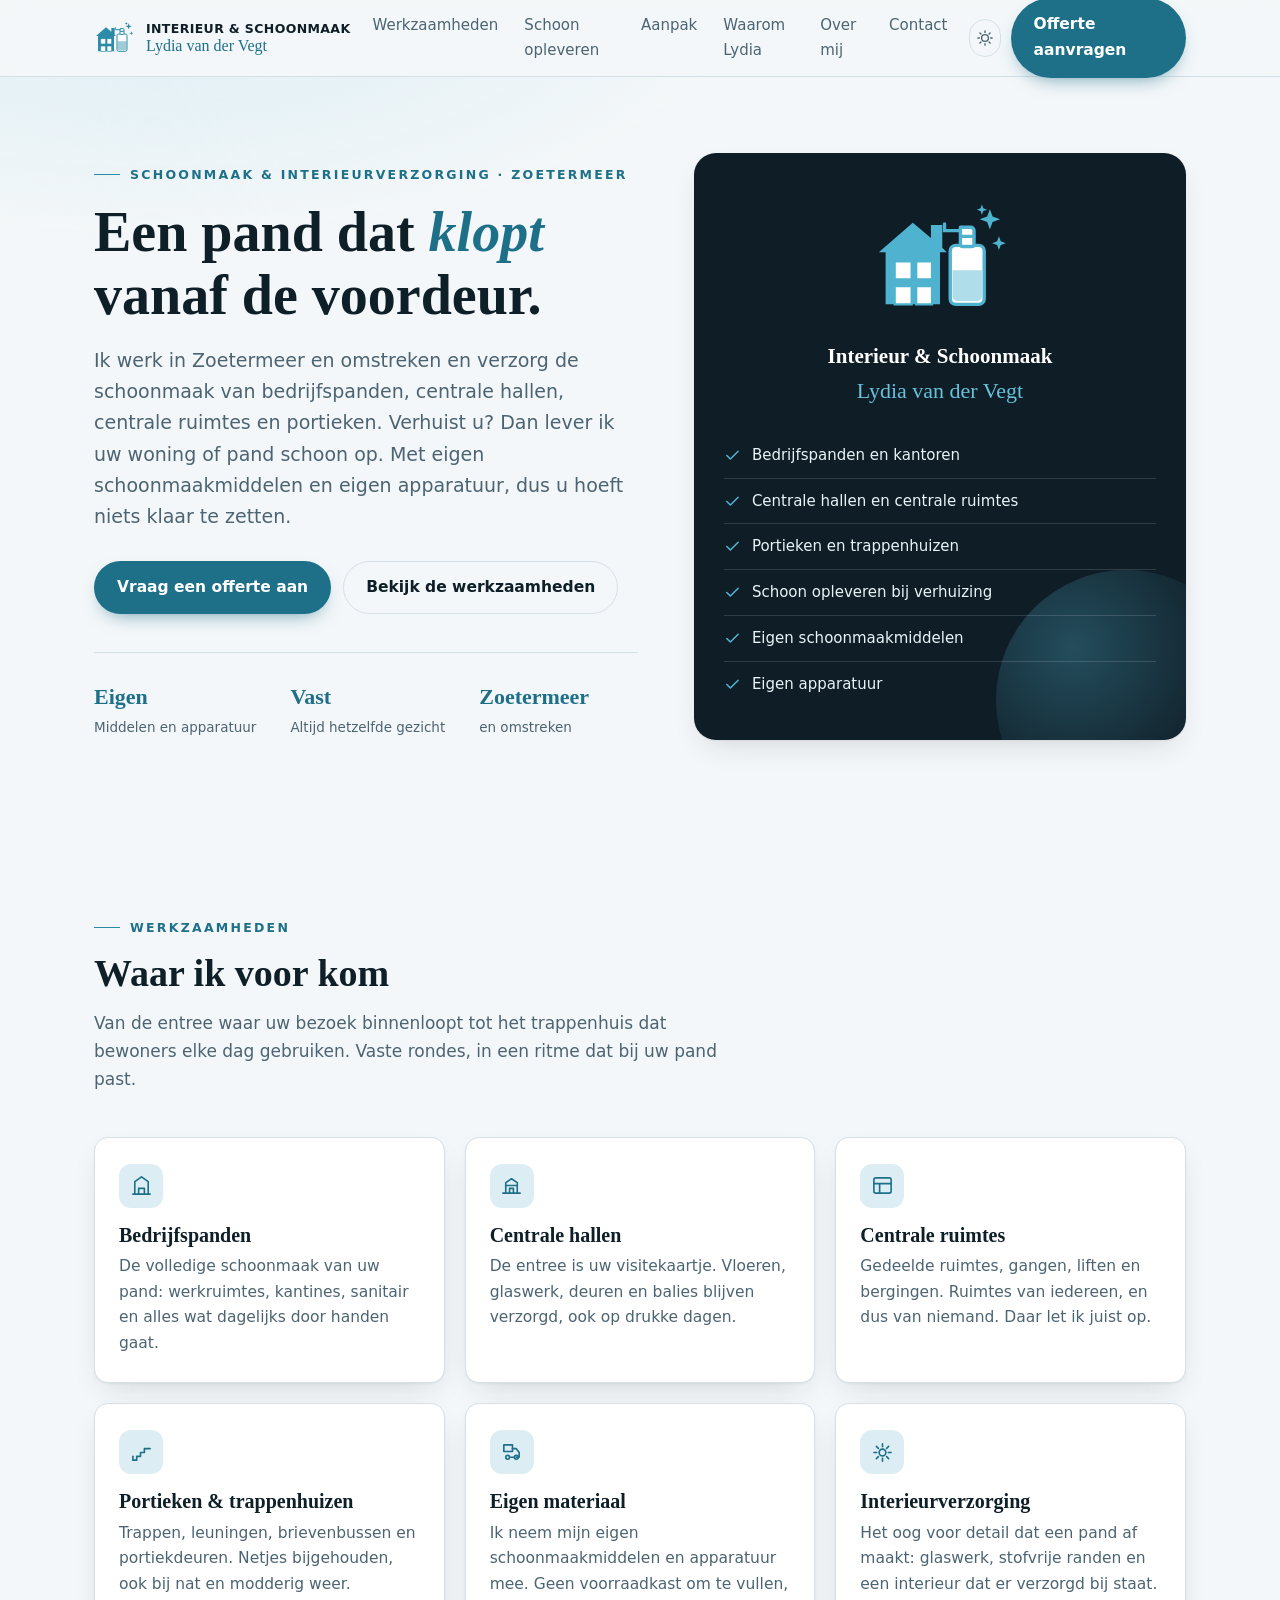
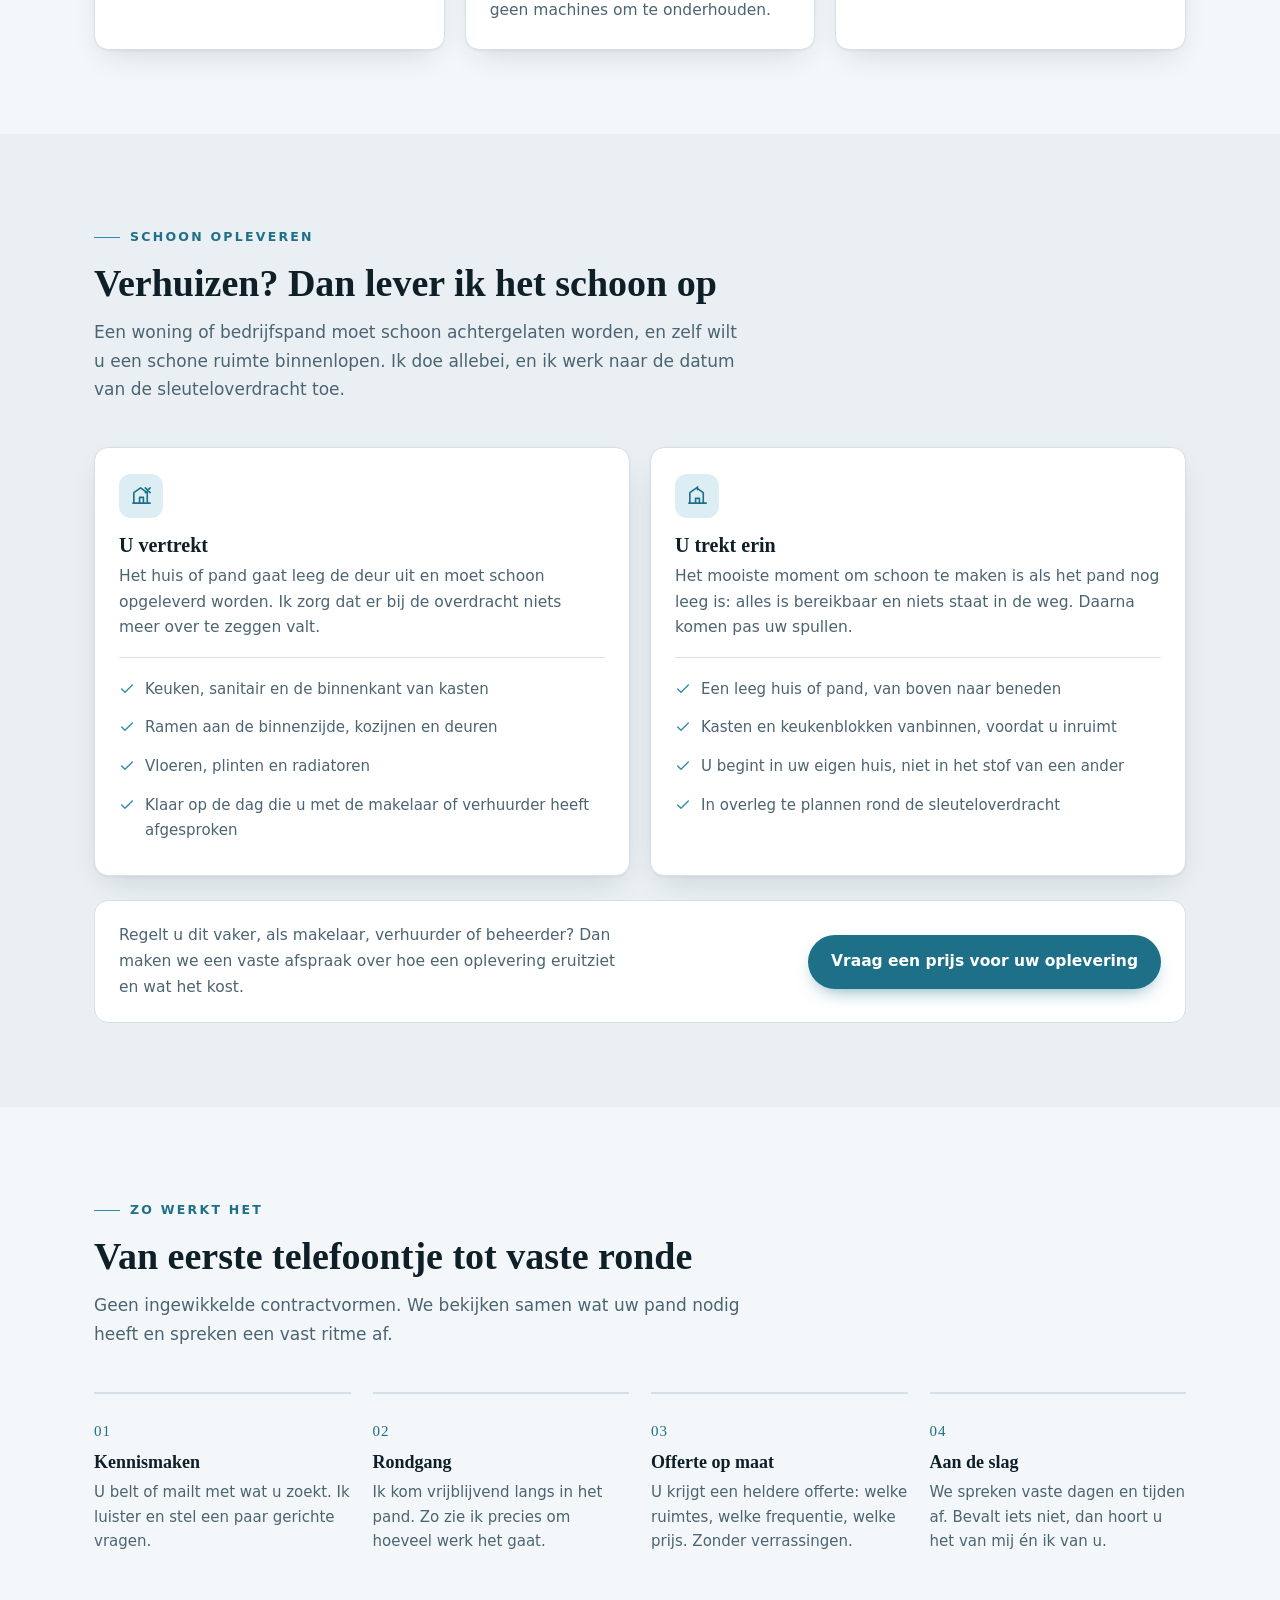
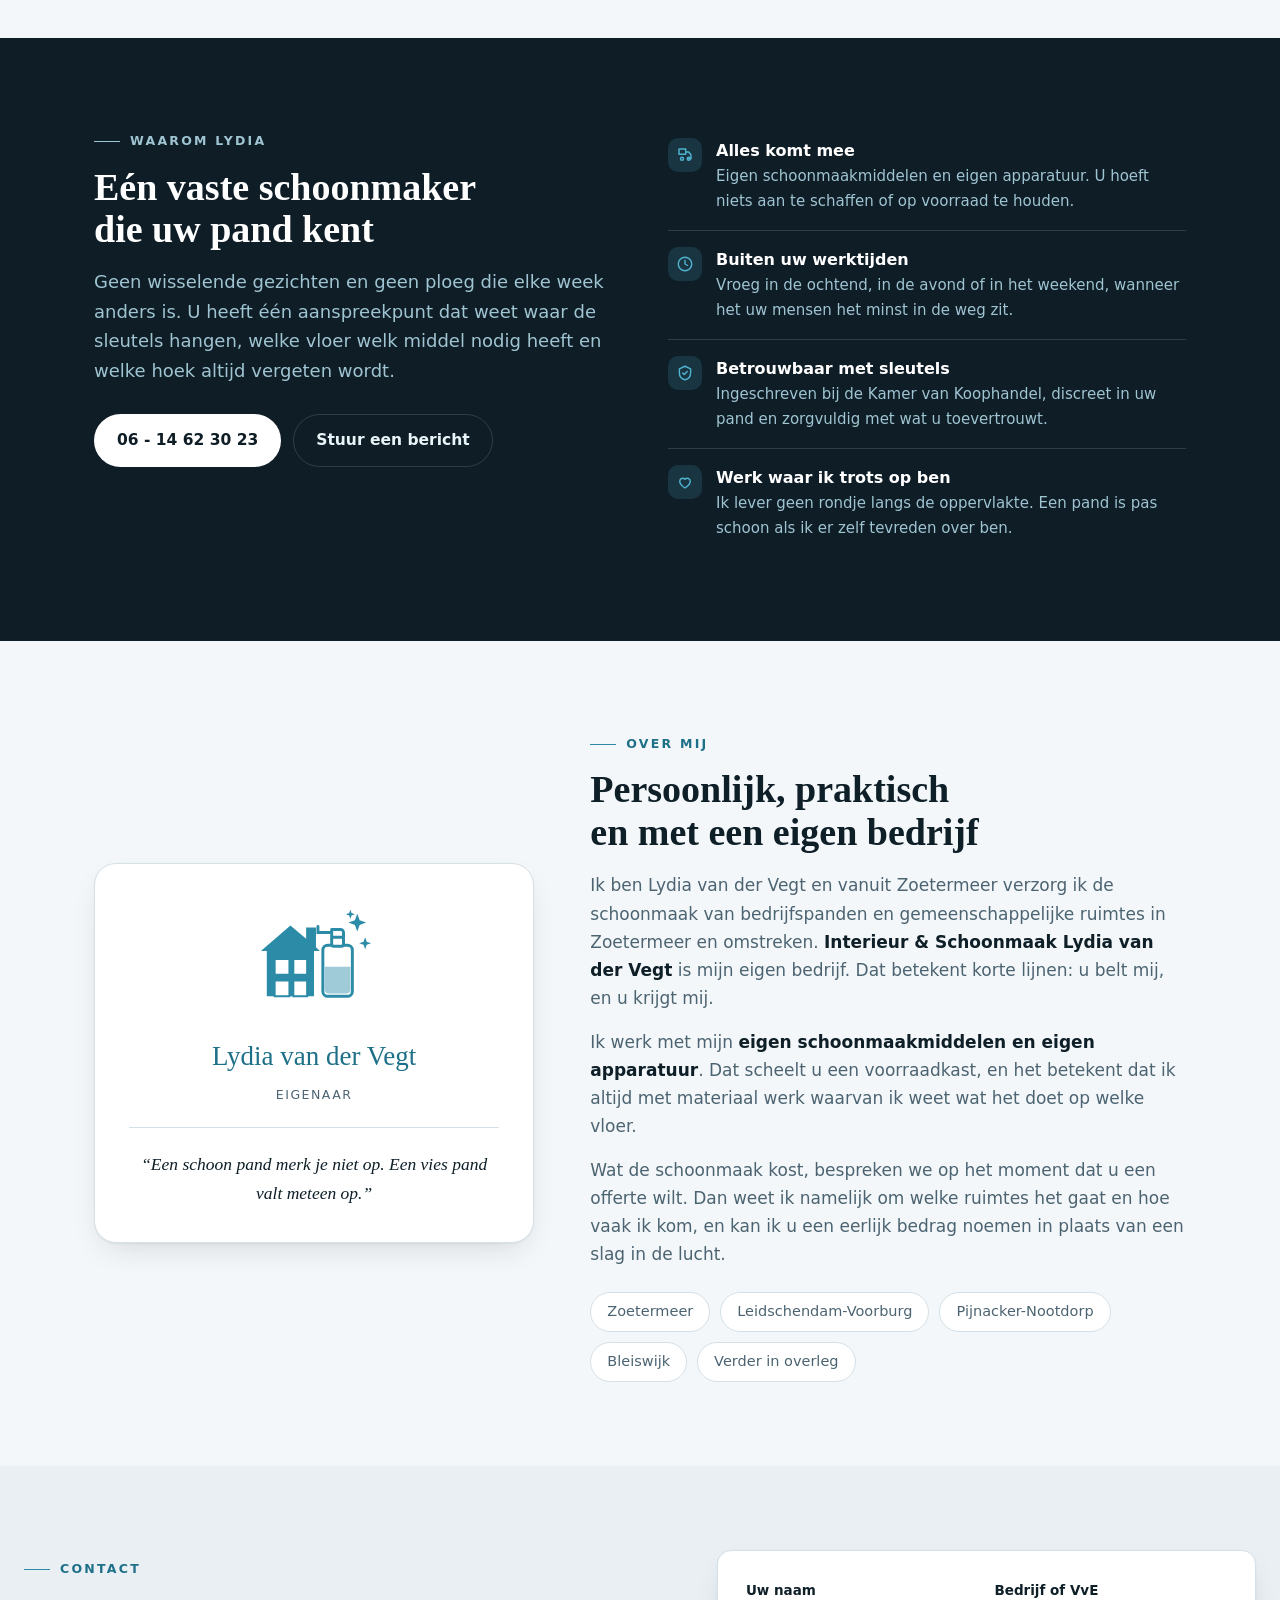
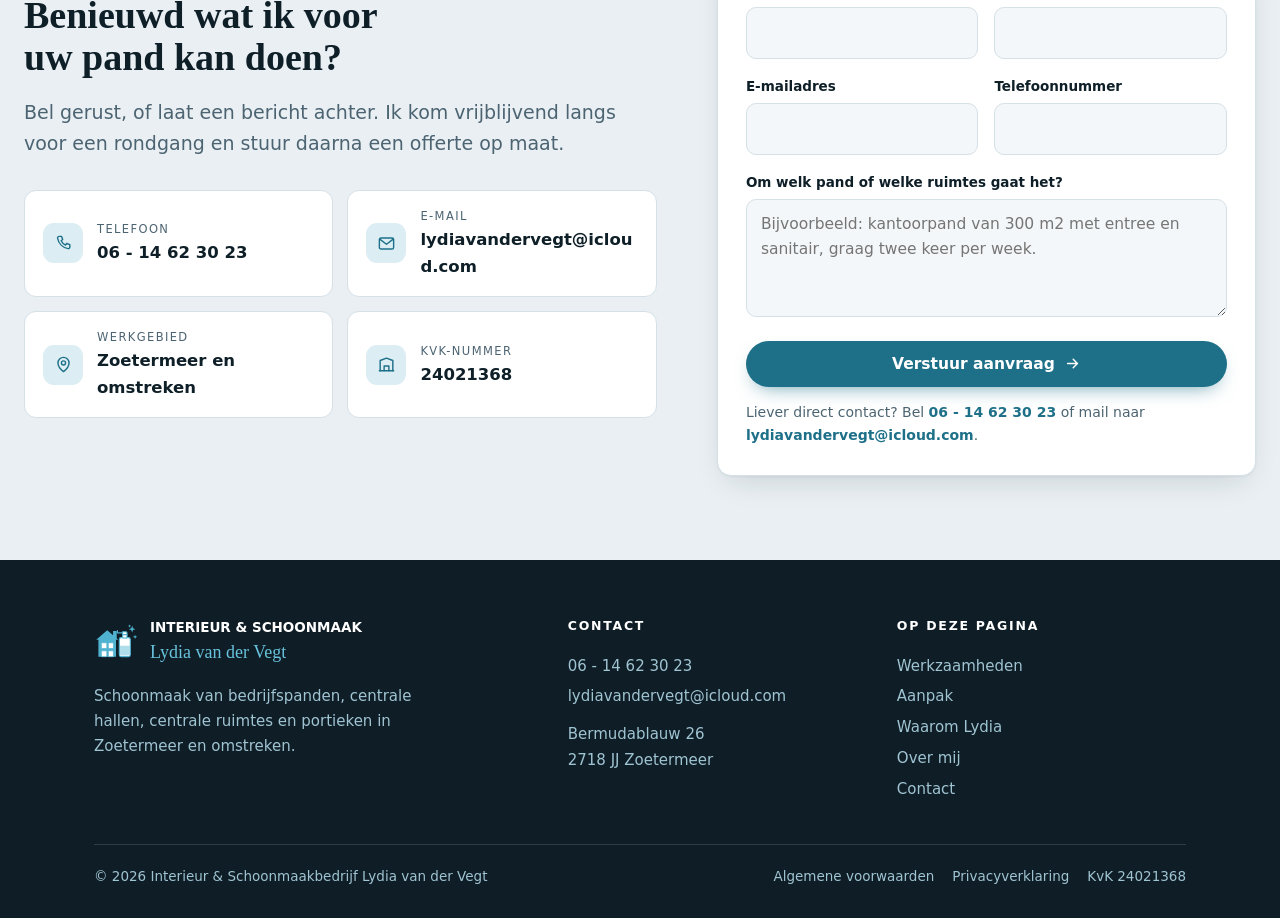
==== commit d7111072: "Schoon opleveren erbij, Den Haag eraf Eigen sectie voor het schoon opleveren van woningen en panden " ====
--- a/index.html
+++ b/index.html
@@ -4,10 +4,10 @@
 <meta charset="utf-8" />
 <meta name="viewport" content="width=device-width, initial-scale=1" />
 <title>Interieur &amp; Schoonmaak Lydia van der Vegt | Schoonmaak in Zoetermeer en omstreken</title>
-<meta name="description" content="Interieur &amp; Schoonmaak Lydia van der Vegt verzorgt de schoonmaak van bedrijfspanden, centrale hallen, centrale ruimtes en portieken in Zoetermeer en omstreken. Eigen schoonmaakmiddelen en eigen apparatuur." />
+<meta name="description" content="Interieur &amp; Schoonmaak Lydia van der Vegt verzorgt de schoonmaak van bedrijfspanden, centrale hallen, centrale ruimtes en portieken in Zoetermeer en omstreken, en levert woningen en panden schoon op bij een verhuizing. Eigen schoonmaakmiddelen en eigen apparatuur." />
 <meta name="theme-color" content="#0F1D26" />
 <meta property="og:title" content="Interieur &amp; Schoonmaak Lydia van der Vegt" />
-<meta property="og:description" content="Schoonmaak van bedrijfspanden, centrale hallen, centrale ruimtes en portieken in Zoetermeer en omstreken. Eigen middelen, eigen apparatuur." />
+<meta property="og:description" content="Schoonmaak van bedrijfspanden, centrale hallen, centrale ruimtes en portieken in Zoetermeer en omstreken. Ook het schoon opleveren van woningen en panden bij een verhuizing." />
 <meta property="og:locale" content="nl_NL" />
 <meta property="og:type" content="website" />
 <link rel="icon" href="favicon.svg" type="image/svg+xml" />
@@ -54,6 +54,7 @@
     </a>
     <nav class="nav-links" id="navLinks">
       <a href="#werk">Werkzaamheden</a>
+      <a href="#opleveren">Schoon opleveren</a>
       <a href="#aanpak">Aanpak</a>
       <a href="#waarom">Waarom Lydia</a>
       <a href="#over">Over mij</a>
@@ -79,7 +80,7 @@
     <div class="reveal">
       <span class="eyebrow">Schoonmaak &amp; interieurverzorging · Zoetermeer</span>
       <h1>Een pand dat <em>klopt</em> vanaf de voordeur.</h1>
-      <p class="lead">Ik werk in Zoetermeer en omstreken en verzorg de schoonmaak van bedrijfspanden, centrale hallen, centrale ruimtes en portieken. Met eigen schoonmaakmiddelen en eigen apparatuur. U hoeft niets klaar te zetten.</p>
+      <p class="lead">Ik werk in Zoetermeer en omstreken en verzorg de schoonmaak van bedrijfspanden, centrale hallen, centrale ruimtes en portieken. Verhuist u? Dan lever ik uw woning of pand schoon op. Met eigen schoonmaakmiddelen en eigen apparatuur, dus u hoeft niets klaar te zetten.</p>
       <div class="hero-actions">
         <a class="btn btn-primary" href="#contact">Vraag een offerte aan</a>
         <a class="btn btn-ghost" href="#werk">Bekijk de werkzaamheden</a>
@@ -107,6 +108,10 @@
           <li>
             <svg viewBox="0 0 24 24" fill="none" stroke="currentColor" stroke-width="2.2" stroke-linecap="round" stroke-linejoin="round" aria-hidden="true"><path d="M20 6L9 17l-5-5"/></svg>
             <span>Portieken en trappenhuizen</span>
+          </li>
+          <li>
+            <svg viewBox="0 0 24 24" fill="none" stroke="currentColor" stroke-width="2.2" stroke-linecap="round" stroke-linejoin="round" aria-hidden="true"><path d="M20 6L9 17l-5-5"/></svg>
+            <span>Schoon opleveren bij verhuizing</span>
           </li>
           <li>
             <svg viewBox="0 0 24 24" fill="none" stroke="currentColor" stroke-width="2.2" stroke-linecap="round" stroke-linejoin="round" aria-hidden="true"><path d="M20 6L9 17l-5-5"/></svg>
@@ -165,8 +170,47 @@
   </div>
 </section>
 
+<!-- SCHOON OPLEVEREN -->
+<section id="opleveren" style="background:var(--paper-2)">
+  <div class="wrap">
+    <div class="sec-head reveal">
+      <span class="eyebrow">Schoon opleveren</span>
+      <h2>Verhuizen? Dan lever ik het schoon op</h2>
+      <p>Een woning of bedrijfspand moet schoon achtergelaten worden, en zelf wilt u een schone ruimte binnenlopen. Ik doe allebei, en ik werk naar de datum van de sleuteloverdracht toe.</p>
+    </div>
+    <div class="duo">
+      <div class="card reveal">
+        <div class="ico"><svg viewBox="0 0 24 24" fill="none" stroke="currentColor" stroke-width="1.7" stroke-linecap="round" stroke-linejoin="round" aria-hidden="true"><path d="M4 20V9l7-5 7 5v11"/><path d="M3 20h18"/><path d="M14 20v-6h-4v6"/><path d="M16 4l5 5M21 4l-5 5"/></svg></div>
+        <h3>U vertrekt</h3>
+        <p>Het huis of pand gaat leeg de deur uit en moet schoon opgeleverd worden. Ik zorg dat er bij de overdracht niets meer over te zeggen valt.</p>
+        <ul>
+          <li><svg viewBox="0 0 24 24" fill="none" stroke="currentColor" stroke-width="2" stroke-linecap="round" stroke-linejoin="round" aria-hidden="true"><path d="M20 6L9 17l-5-5"/></svg><span>Keuken, sanitair en de binnenkant van kasten</span></li>
+          <li><svg viewBox="0 0 24 24" fill="none" stroke="currentColor" stroke-width="2" stroke-linecap="round" stroke-linejoin="round" aria-hidden="true"><path d="M20 6L9 17l-5-5"/></svg><span>Ramen aan de binnenzijde, kozijnen en deuren</span></li>
+          <li><svg viewBox="0 0 24 24" fill="none" stroke="currentColor" stroke-width="2" stroke-linecap="round" stroke-linejoin="round" aria-hidden="true"><path d="M20 6L9 17l-5-5"/></svg><span>Vloeren, plinten en radiatoren</span></li>
+          <li><svg viewBox="0 0 24 24" fill="none" stroke="currentColor" stroke-width="2" stroke-linecap="round" stroke-linejoin="round" aria-hidden="true"><path d="M20 6L9 17l-5-5"/></svg><span>Klaar op de dag die u met de makelaar of verhuurder heeft afgesproken</span></li>
+        </ul>
+      </div>
+      <div class="card reveal">
+        <div class="ico"><svg viewBox="0 0 24 24" fill="none" stroke="currentColor" stroke-width="1.7" stroke-linecap="round" stroke-linejoin="round" aria-hidden="true"><path d="M4 20V9l7-5 7 5v11"/><path d="M3 20h18"/><path d="M10 20v-5h4v5"/><path d="M12 3v3"/></svg></div>
+        <h3>U trekt erin</h3>
+        <p>Het mooiste moment om schoon te maken is als het pand nog leeg is: alles is bereikbaar en niets staat in de weg. Daarna komen pas uw spullen.</p>
+        <ul>
+          <li><svg viewBox="0 0 24 24" fill="none" stroke="currentColor" stroke-width="2" stroke-linecap="round" stroke-linejoin="round" aria-hidden="true"><path d="M20 6L9 17l-5-5"/></svg><span>Een leeg huis of pand, van boven naar beneden</span></li>
+          <li><svg viewBox="0 0 24 24" fill="none" stroke="currentColor" stroke-width="2" stroke-linecap="round" stroke-linejoin="round" aria-hidden="true"><path d="M20 6L9 17l-5-5"/></svg><span>Kasten en keukenblokken vanbinnen, voordat u inruimt</span></li>
+          <li><svg viewBox="0 0 24 24" fill="none" stroke="currentColor" stroke-width="2" stroke-linecap="round" stroke-linejoin="round" aria-hidden="true"><path d="M20 6L9 17l-5-5"/></svg><span>U begint in uw eigen huis, niet in het stof van een ander</span></li>
+          <li><svg viewBox="0 0 24 24" fill="none" stroke="currentColor" stroke-width="2" stroke-linecap="round" stroke-linejoin="round" aria-hidden="true"><path d="M20 6L9 17l-5-5"/></svg><span>In overleg te plannen rond de sleuteloverdracht</span></li>
+        </ul>
+      </div>
+    </div>
+    <div class="duo-slot reveal">
+      <p>Regelt u dit vaker, als makelaar, verhuurder of beheerder? Dan maken we een vaste afspraak over hoe een oplevering eruitziet en wat het kost.</p>
+      <a class="btn btn-primary" href="#contact">Vraag een prijs voor uw oplevering</a>
+    </div>
+  </div>
+</section>
+
 <!-- AANPAK -->
-<section id="aanpak" style="background:var(--paper-2)">
+<section id="aanpak">
   <div class="wrap">
     <div class="sec-head reveal">
       <span class="eyebrow">Zo werkt het</span>
@@ -248,7 +292,6 @@
       <p>Wat de schoonmaak kost, bespreken we op het moment dat u een offerte wilt. Dan weet ik namelijk om welke ruimtes het gaat en hoe vaak ik kom, en kan ik u een eerlijk bedrag noemen in plaats van een slag in de lucht.</p>
       <div class="gebied">
         <span>Zoetermeer</span>
-        <span>Den Haag</span>
         <span>Leidschendam-Voorburg</span>
         <span>Pijnacker-Nootdorp</span>
         <span>Bleiswijk</span>
--- a/stijl.css
+++ b/stijl.css
@@ -174,6 +174,20 @@
 .card .ico svg{width:23px;height:23px}
 .card h3{margin-bottom:8px}
 .card p{color:var(--text-soft);font-size:15.5px}
+
+/* Twee kaarten naast elkaar (schoon opleveren) */
+.duo{display:grid;grid-template-columns:1fr 1fr;gap:20px}
+@media (max-width:760px){.duo{grid-template-columns:1fr}}
+.card ul{list-style:none;margin:16px 0 0;padding:0;border-top:1px solid var(--line);padding-top:12px}
+.card li{display:flex;gap:10px;align-items:flex-start;padding:7px 0;color:var(--text-soft);font-size:15px}
+.card li svg{width:16px;height:16px;flex:none;margin-top:4px;color:var(--accent)}
+.duo-slot{display:flex;flex-wrap:wrap;align-items:center;justify-content:space-between;gap:18px;
+  margin-top:24px;padding:22px 24px;background:var(--card);border:1px solid var(--line);border-radius:var(--radius)}
+.duo-slot p{color:var(--text-soft);font-size:15.5px;max-width:52ch}
+@media (max-width:620px){
+  .duo-slot{padding:20px;flex-direction:column;align-items:flex-start}
+  .duo-slot .btn{width:100%;justify-content:center}
+}
 
 /* Aanpak / stappen */
 .stappen{display:grid;grid-template-columns:repeat(4,1fr);gap:22px;counter-reset:stap}
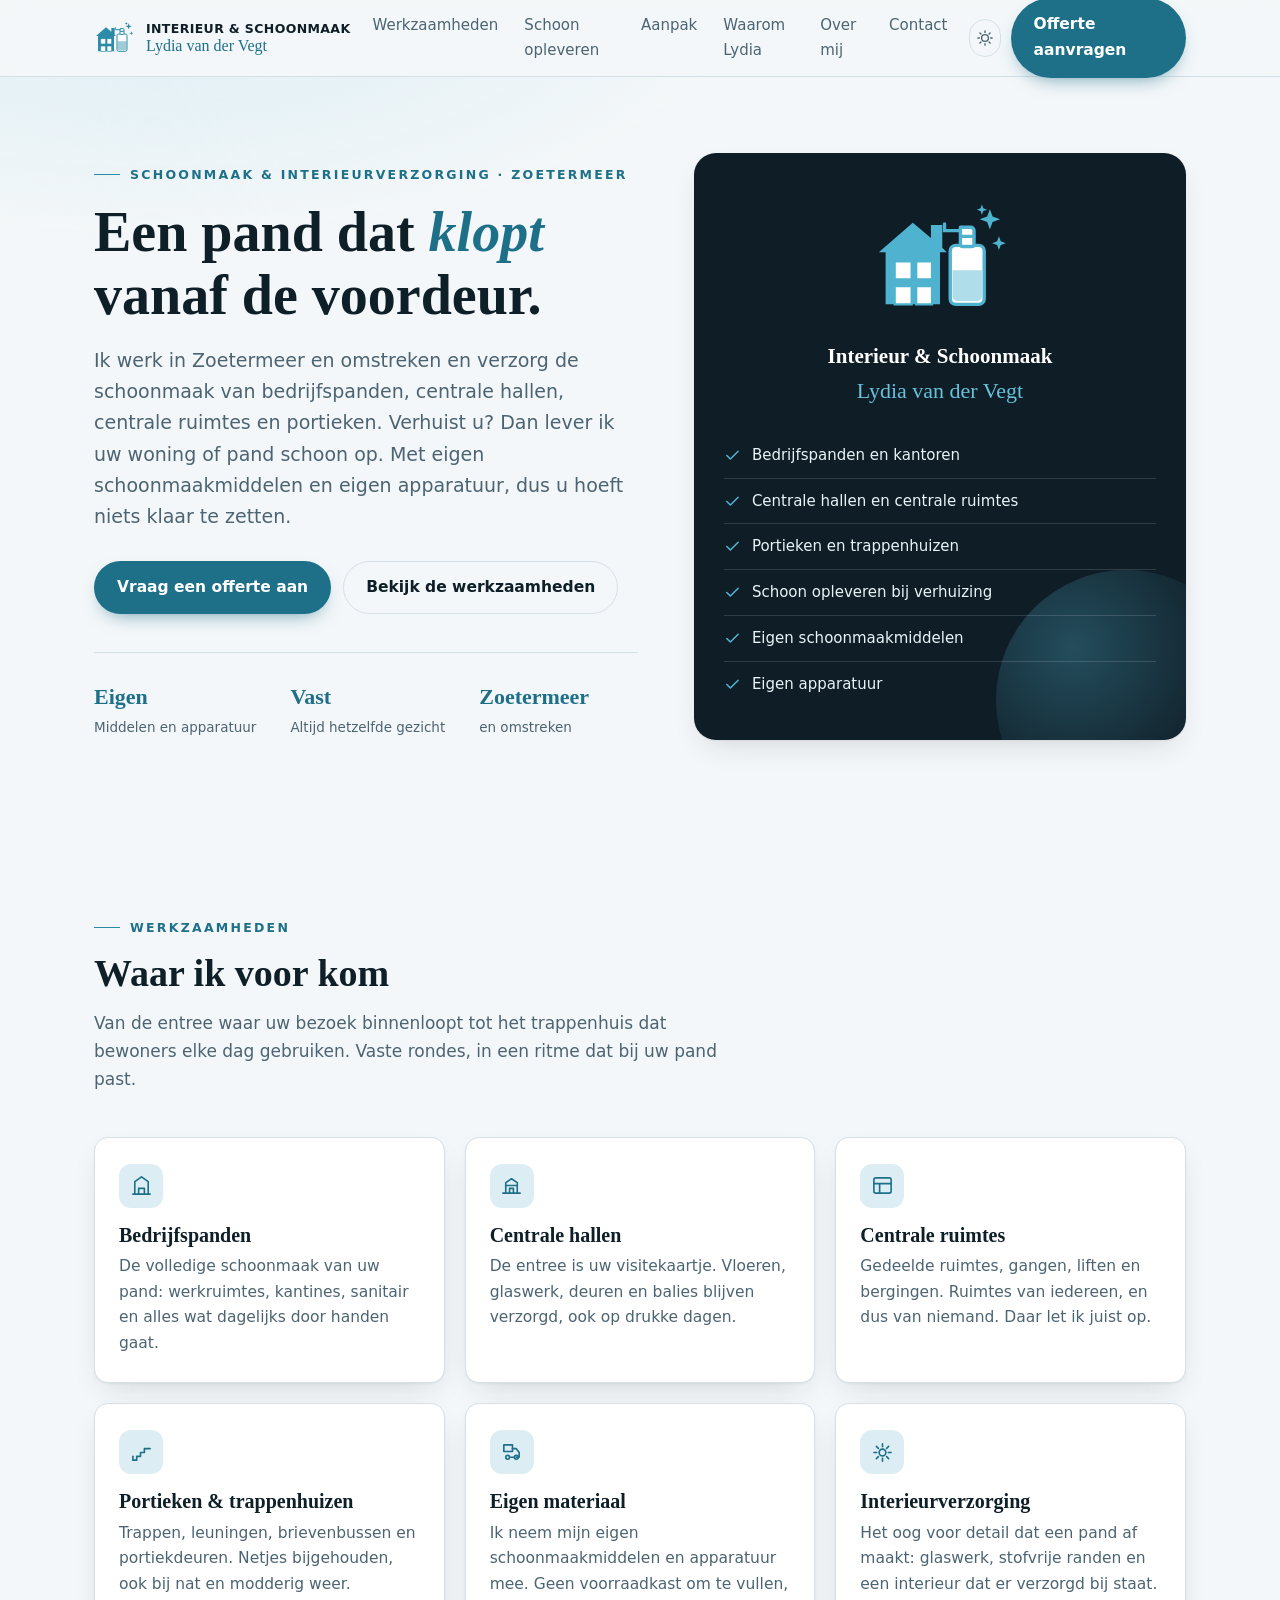
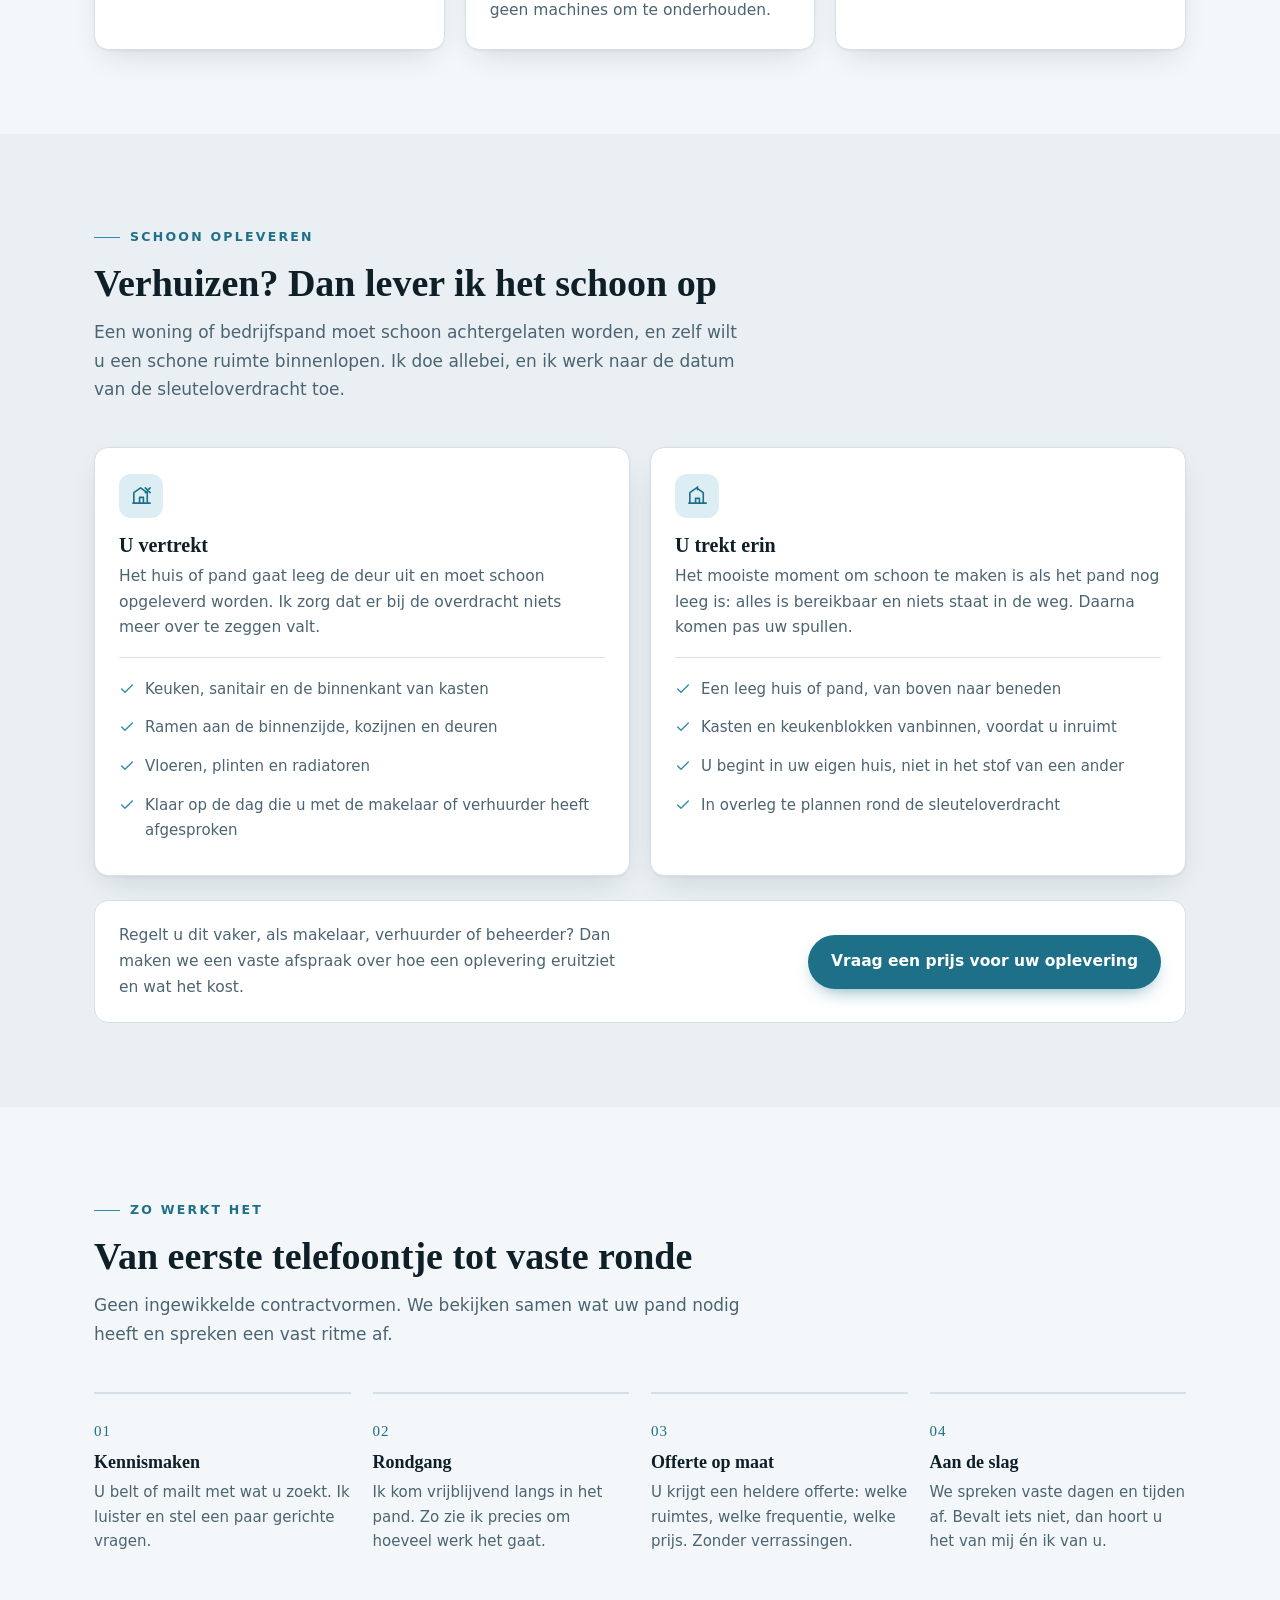
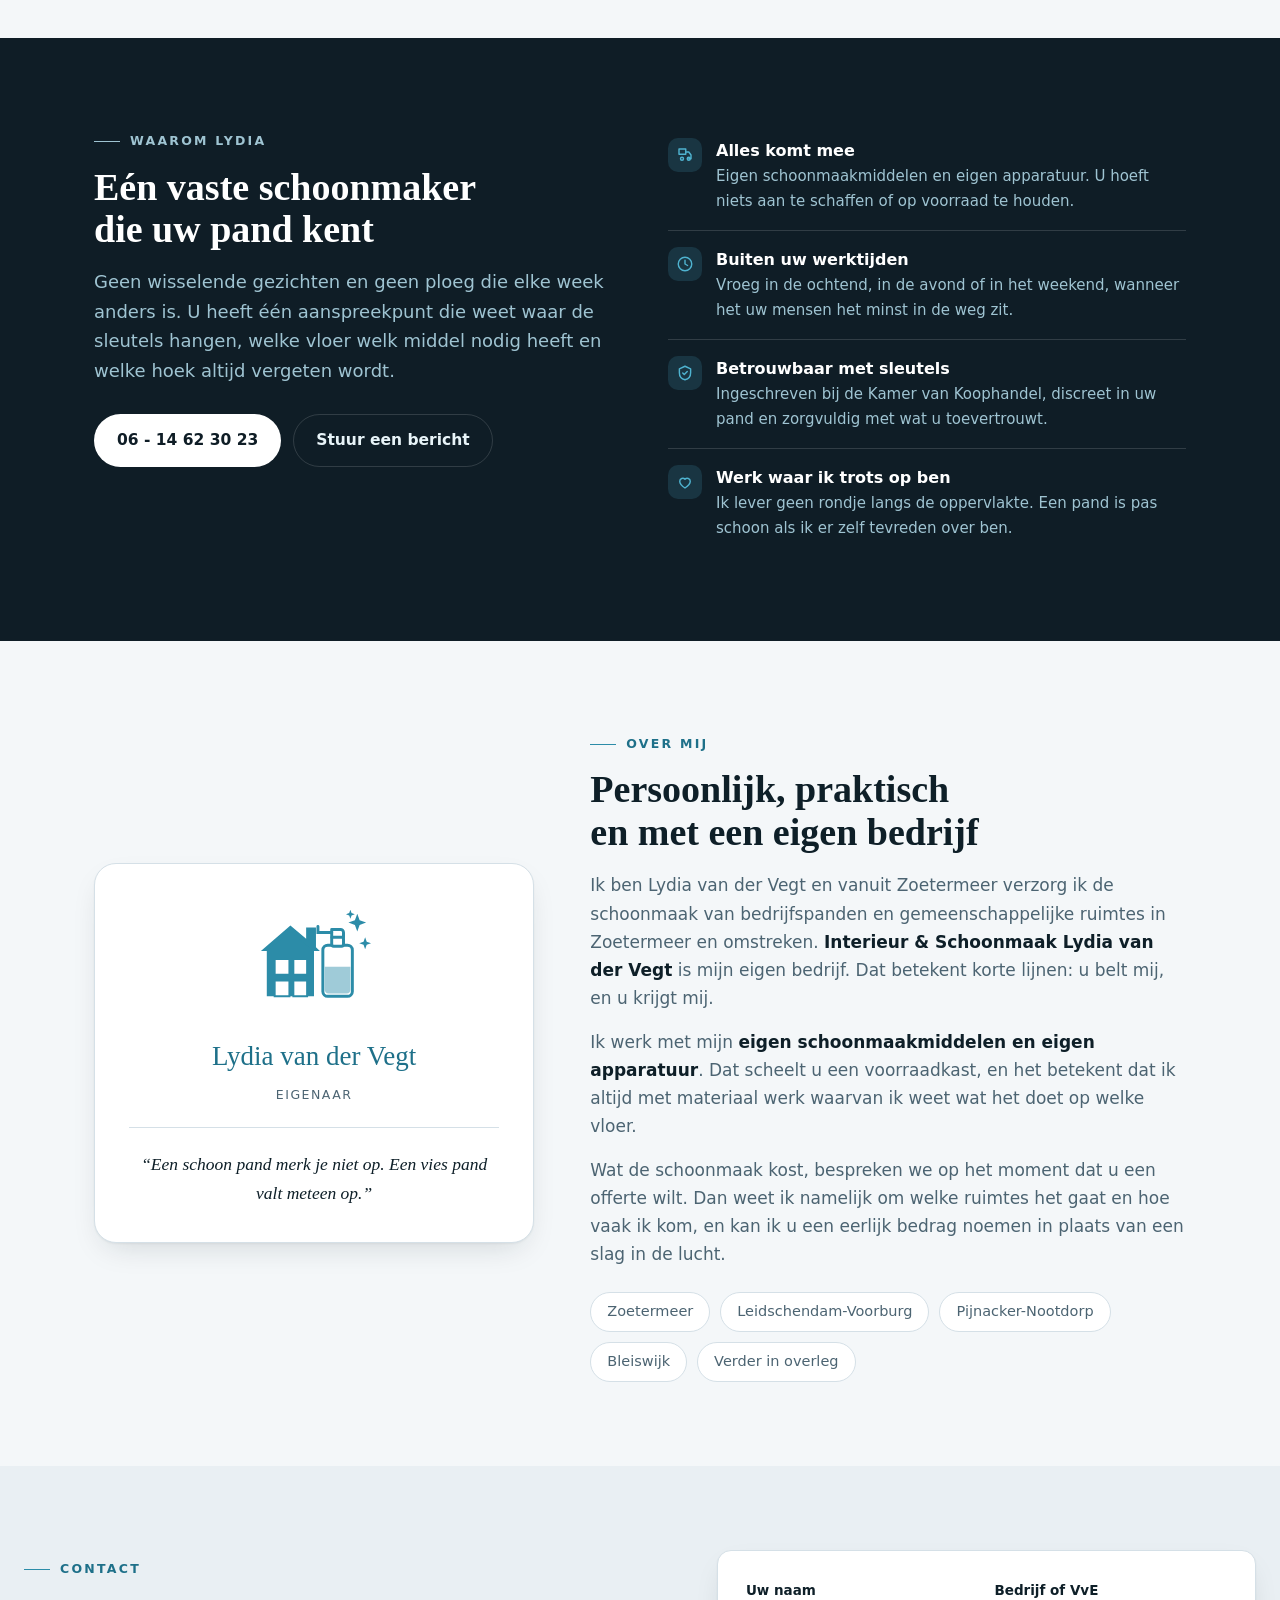
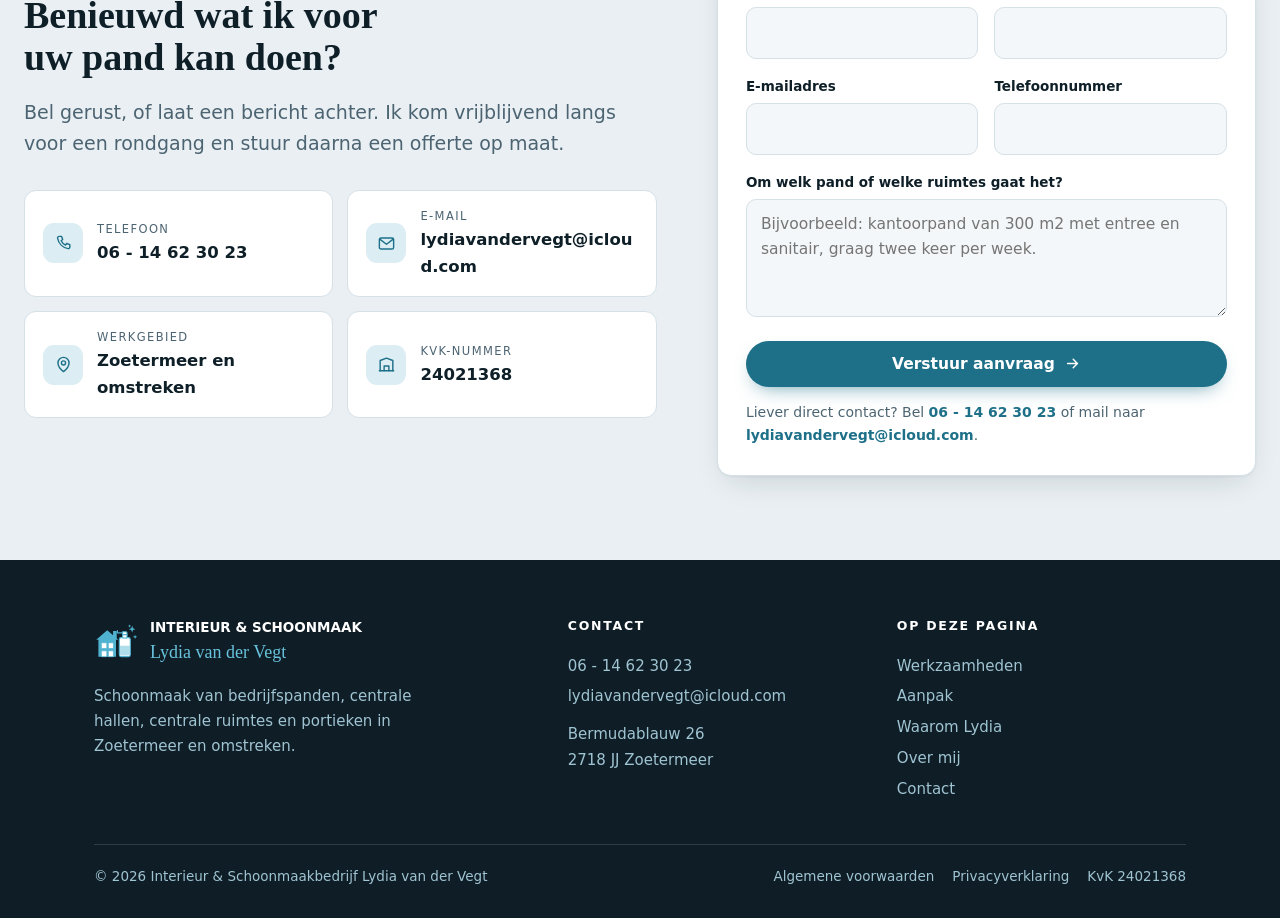
==== commit 1d6c0e9b: "Aanspreekpunt die in plaats van dat" ====
--- a/index.html
+++ b/index.html
@@ -244,7 +244,7 @@
     <div class="reveal">
       <span class="eyebrow op-donker">Waarom Lydia</span>
       <h2 style="margin-top:14px">Eén vaste schoonmaker die uw pand kent</h2>
-      <p style="color:var(--brand-soft-on-dark);margin-top:16px;font-size:18px">Geen wisselende gezichten en geen ploeg die elke week anders is. U heeft één aanspreekpunt dat weet waar de sleutels hangen, welke vloer welk middel nodig heeft en welke hoek altijd vergeten wordt.</p>
+      <p style="color:var(--brand-soft-on-dark);margin-top:16px;font-size:18px">Geen wisselende gezichten en geen ploeg die elke week anders is. U heeft één aanspreekpunt die weet waar de sleutels hangen, welke vloer welk middel nodig heeft en welke hoek altijd vergeten wordt.</p>
       <div class="hero-actions">
         <a class="btn btn-on-dark" href="tel:+31614623023">06 - 14 62 30 23</a>
         <a class="btn btn-outline-dark" href="#contact">Stuur een bericht</a>
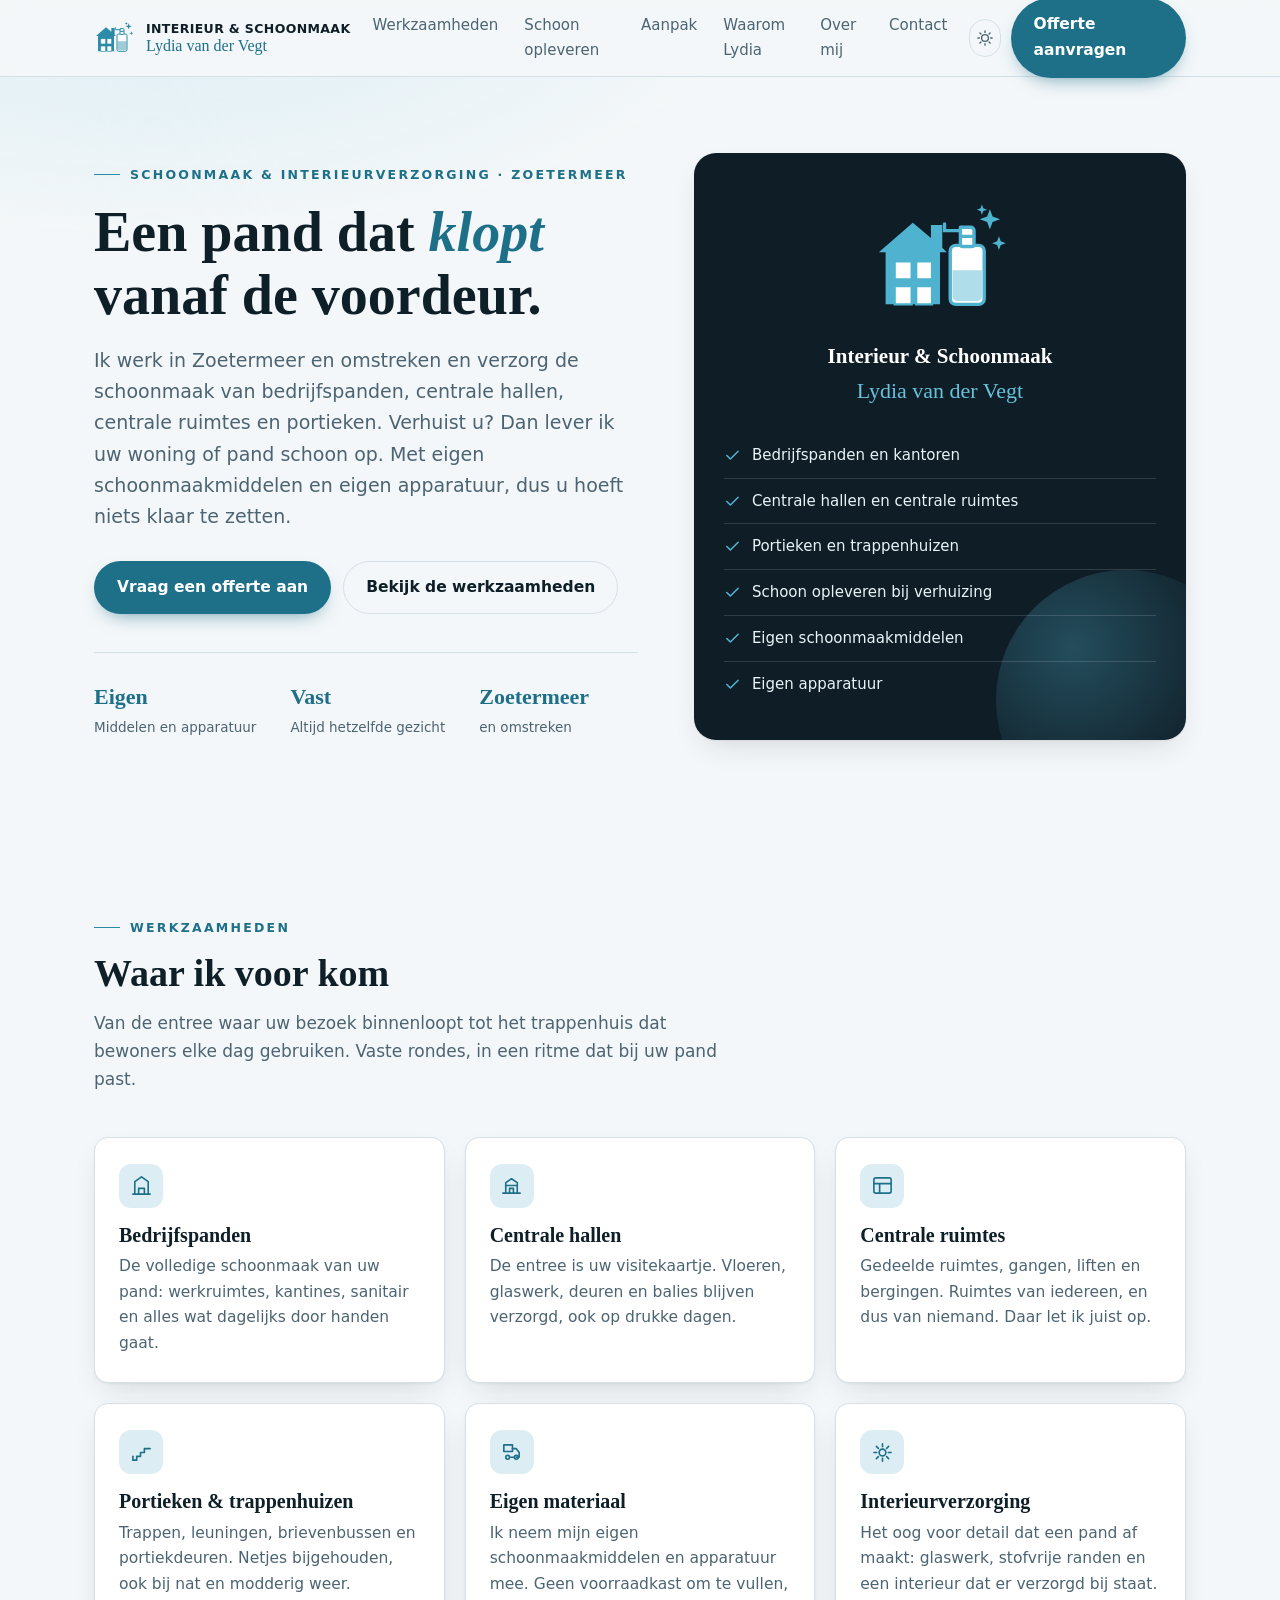
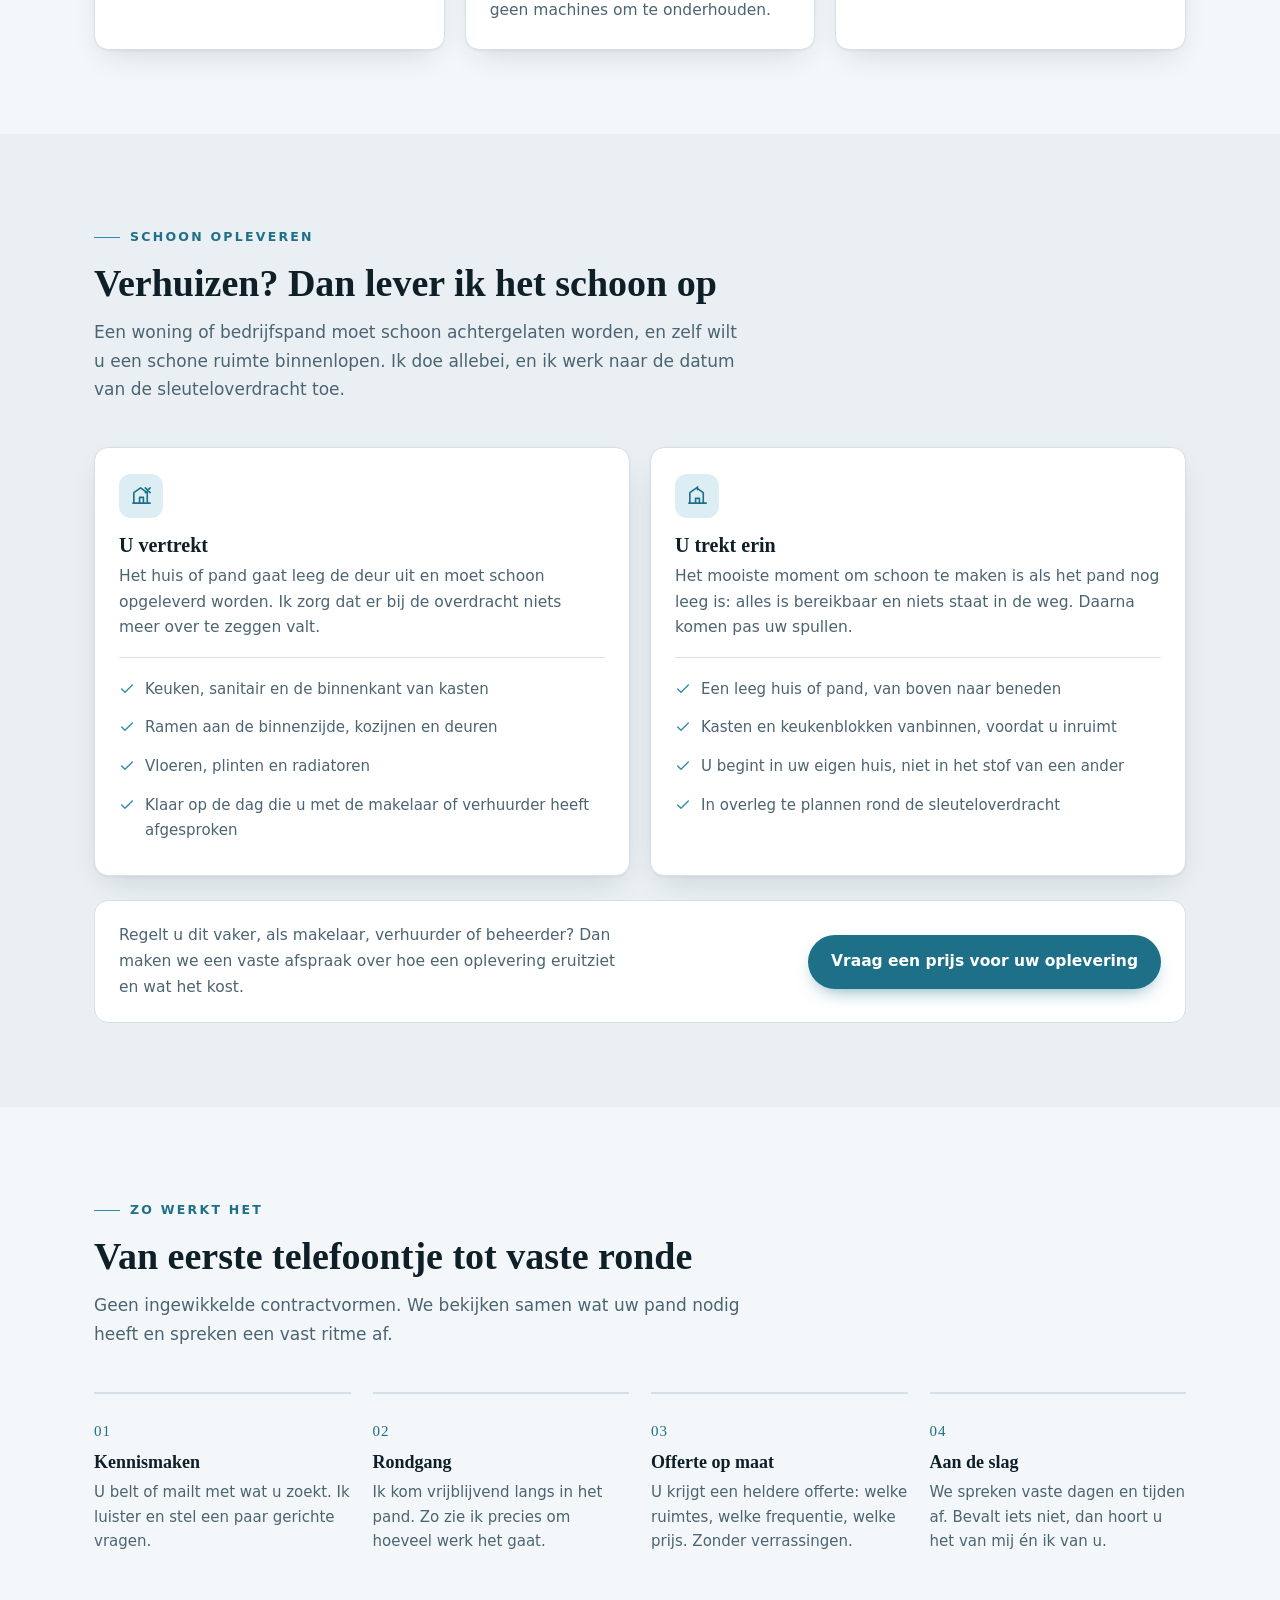
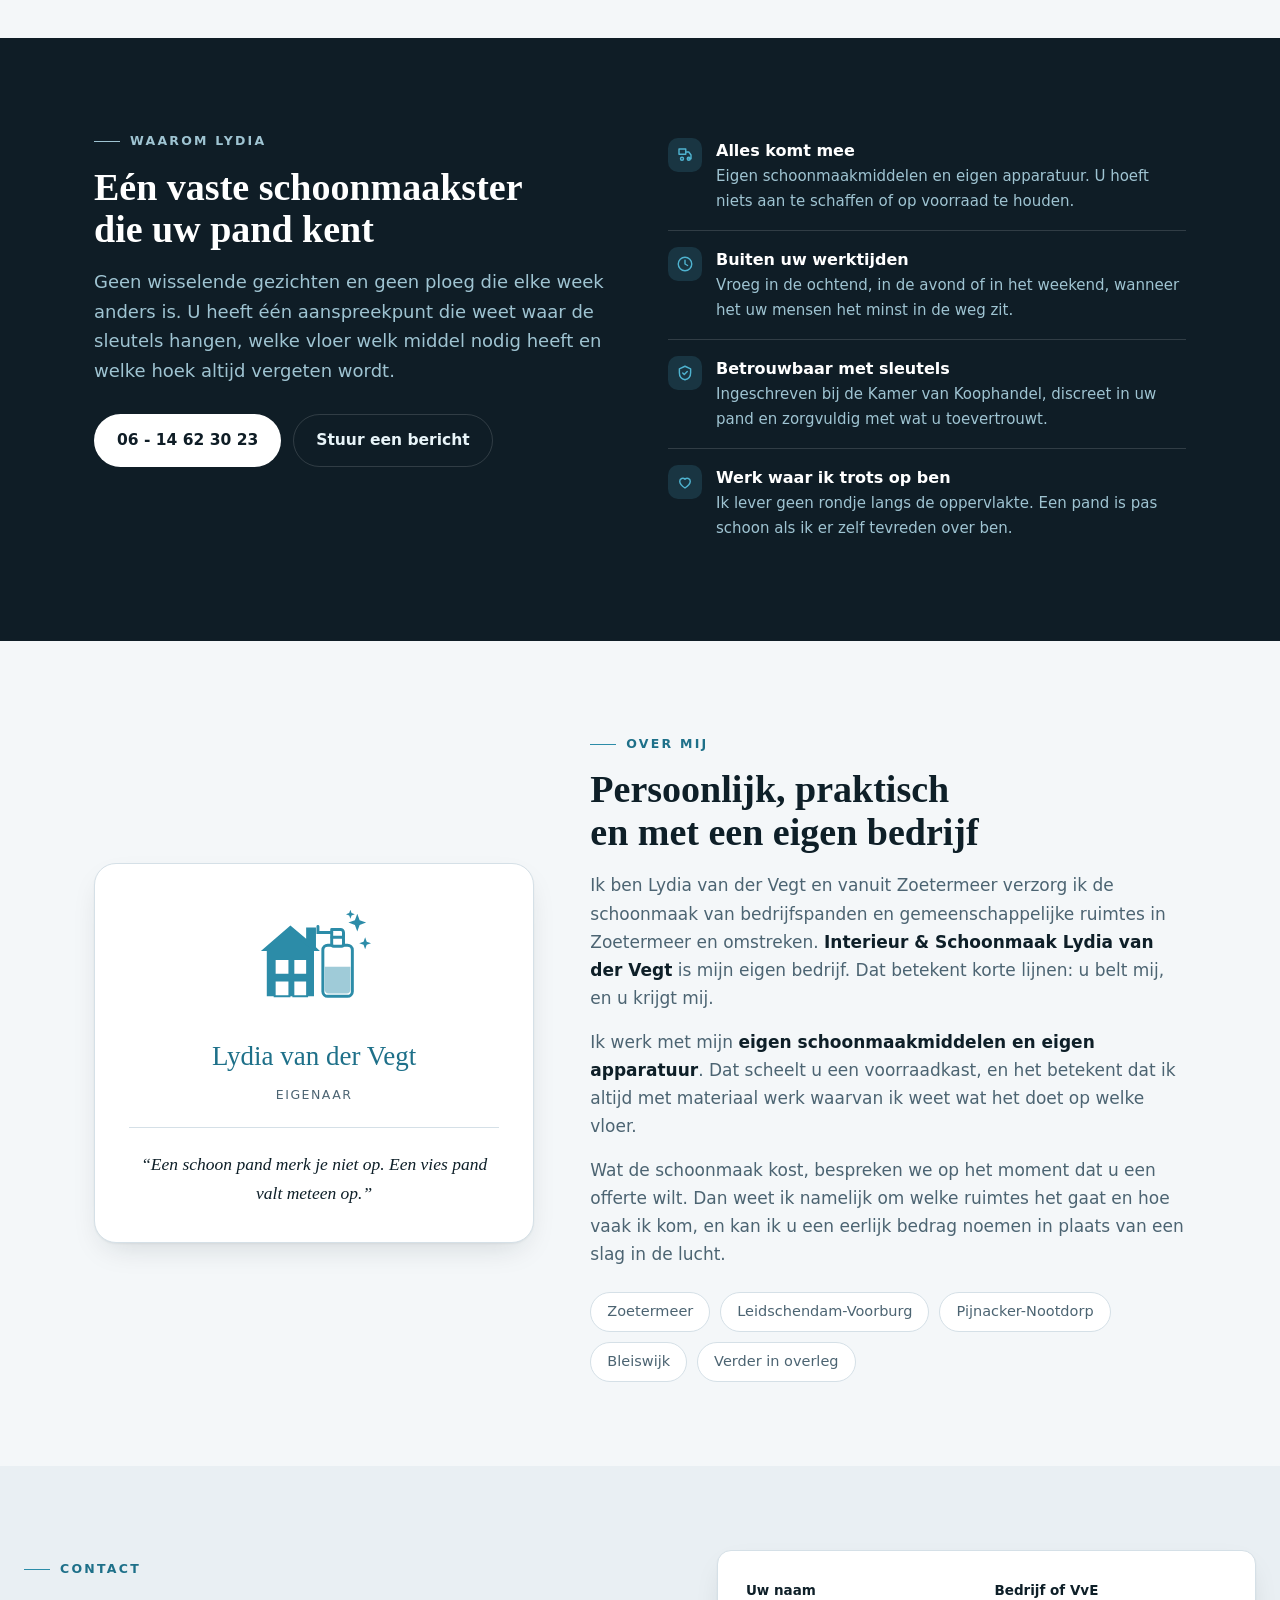
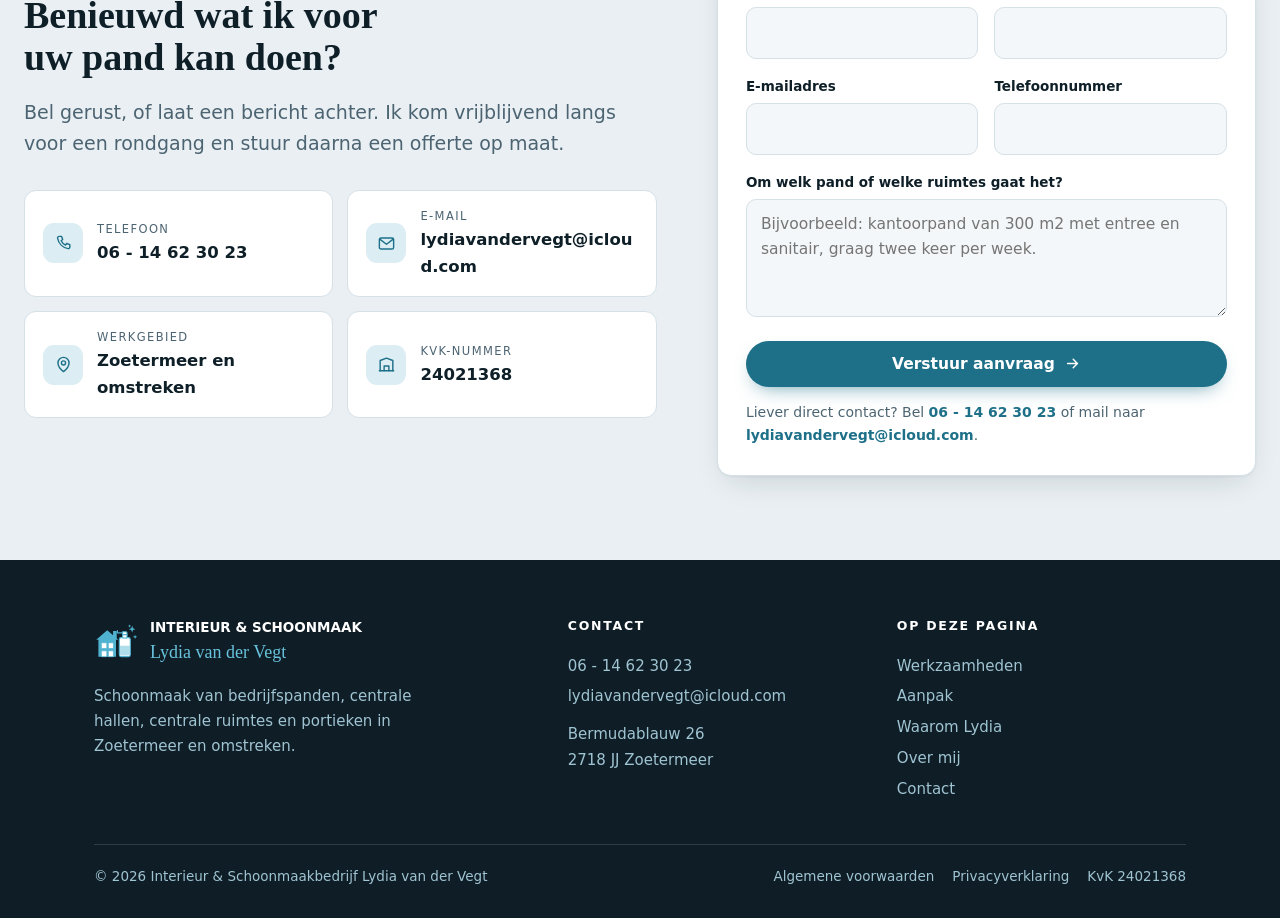
==== commit 07823d03: "Schoonmaakster in plaats van schoonmaker" ====
--- a/index.html
+++ b/index.html
@@ -243,7 +243,7 @@
   <div class="wrap waarom-grid">
     <div class="reveal">
       <span class="eyebrow op-donker">Waarom Lydia</span>
-      <h2 style="margin-top:14px">Eén vaste schoonmaker die uw pand kent</h2>
+      <h2 style="margin-top:14px">Eén vaste schoonmaakster die uw pand kent</h2>
       <p style="color:var(--brand-soft-on-dark);margin-top:16px;font-size:18px">Geen wisselende gezichten en geen ploeg die elke week anders is. U heeft één aanspreekpunt die weet waar de sleutels hangen, welke vloer welk middel nodig heeft en welke hoek altijd vergeten wordt.</p>
       <div class="hero-actions">
         <a class="btn btn-on-dark" href="tel:+31614623023">06 - 14 62 30 23</a>
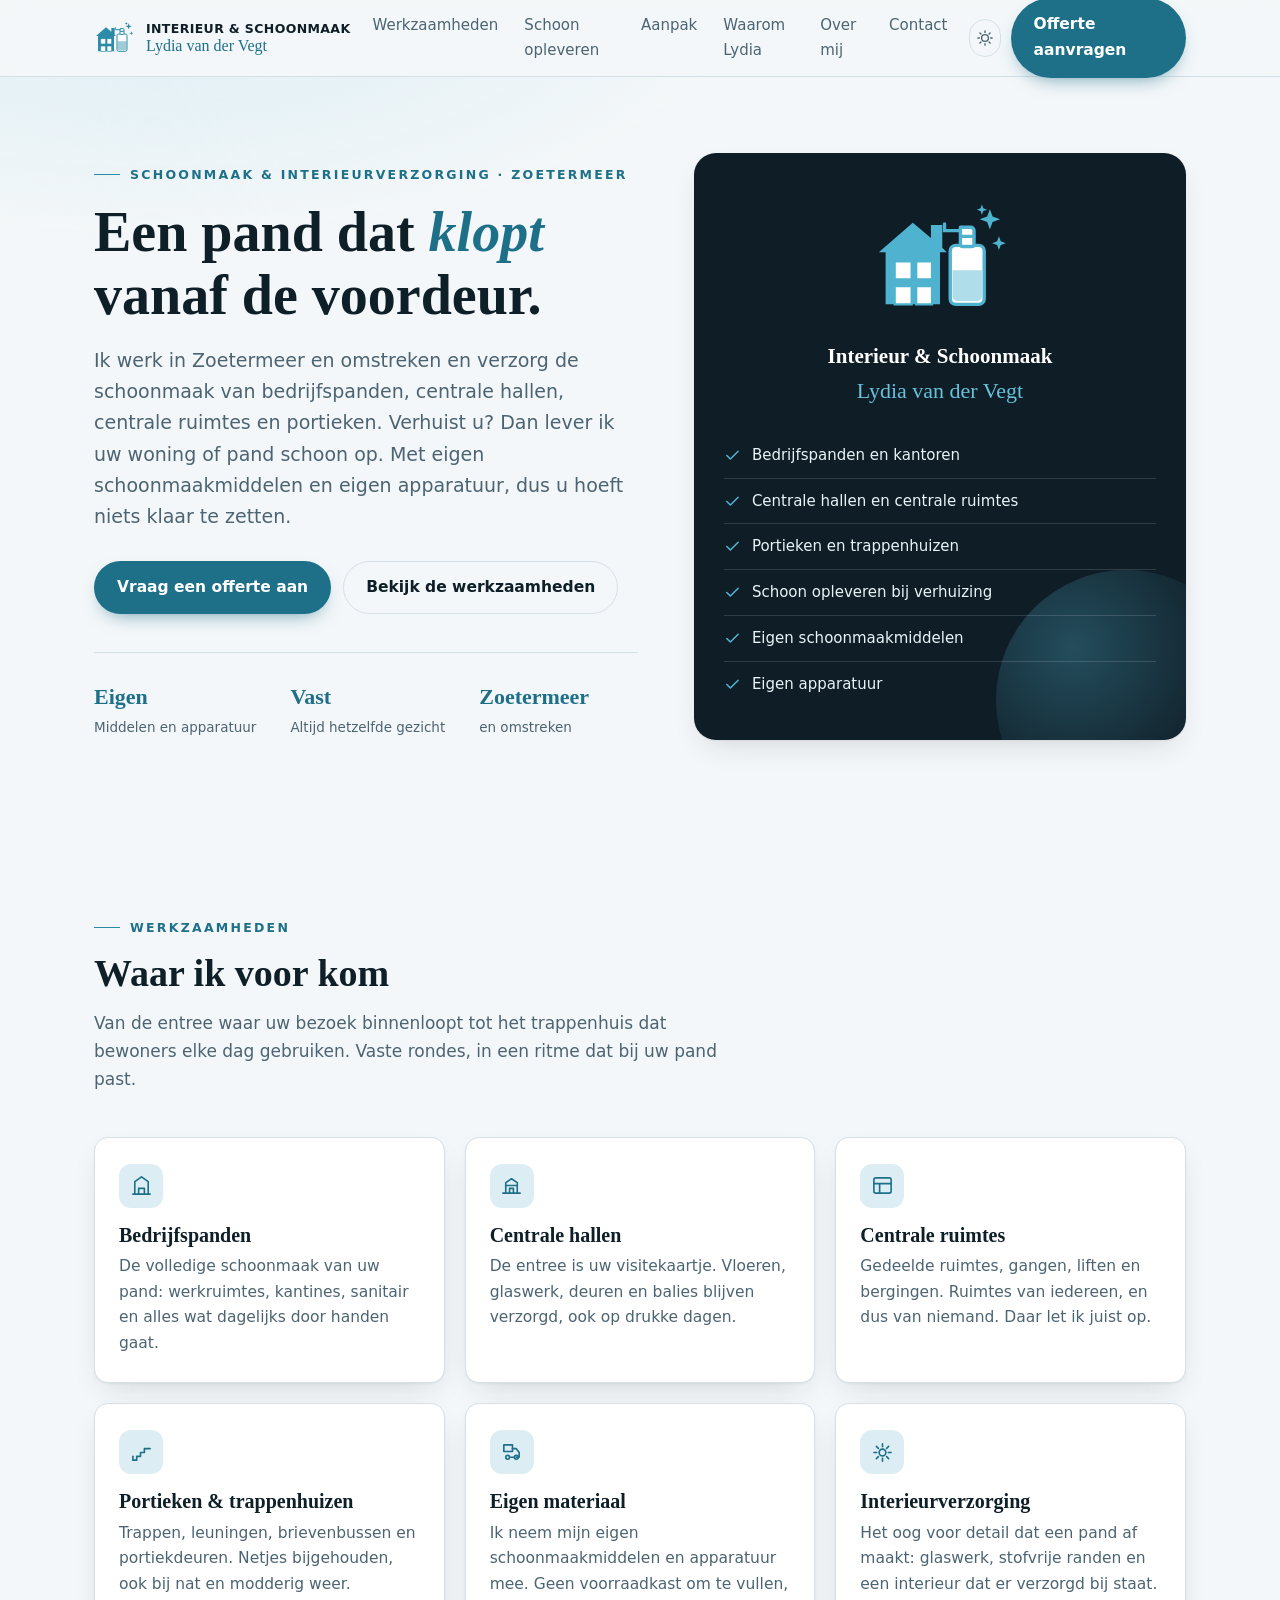
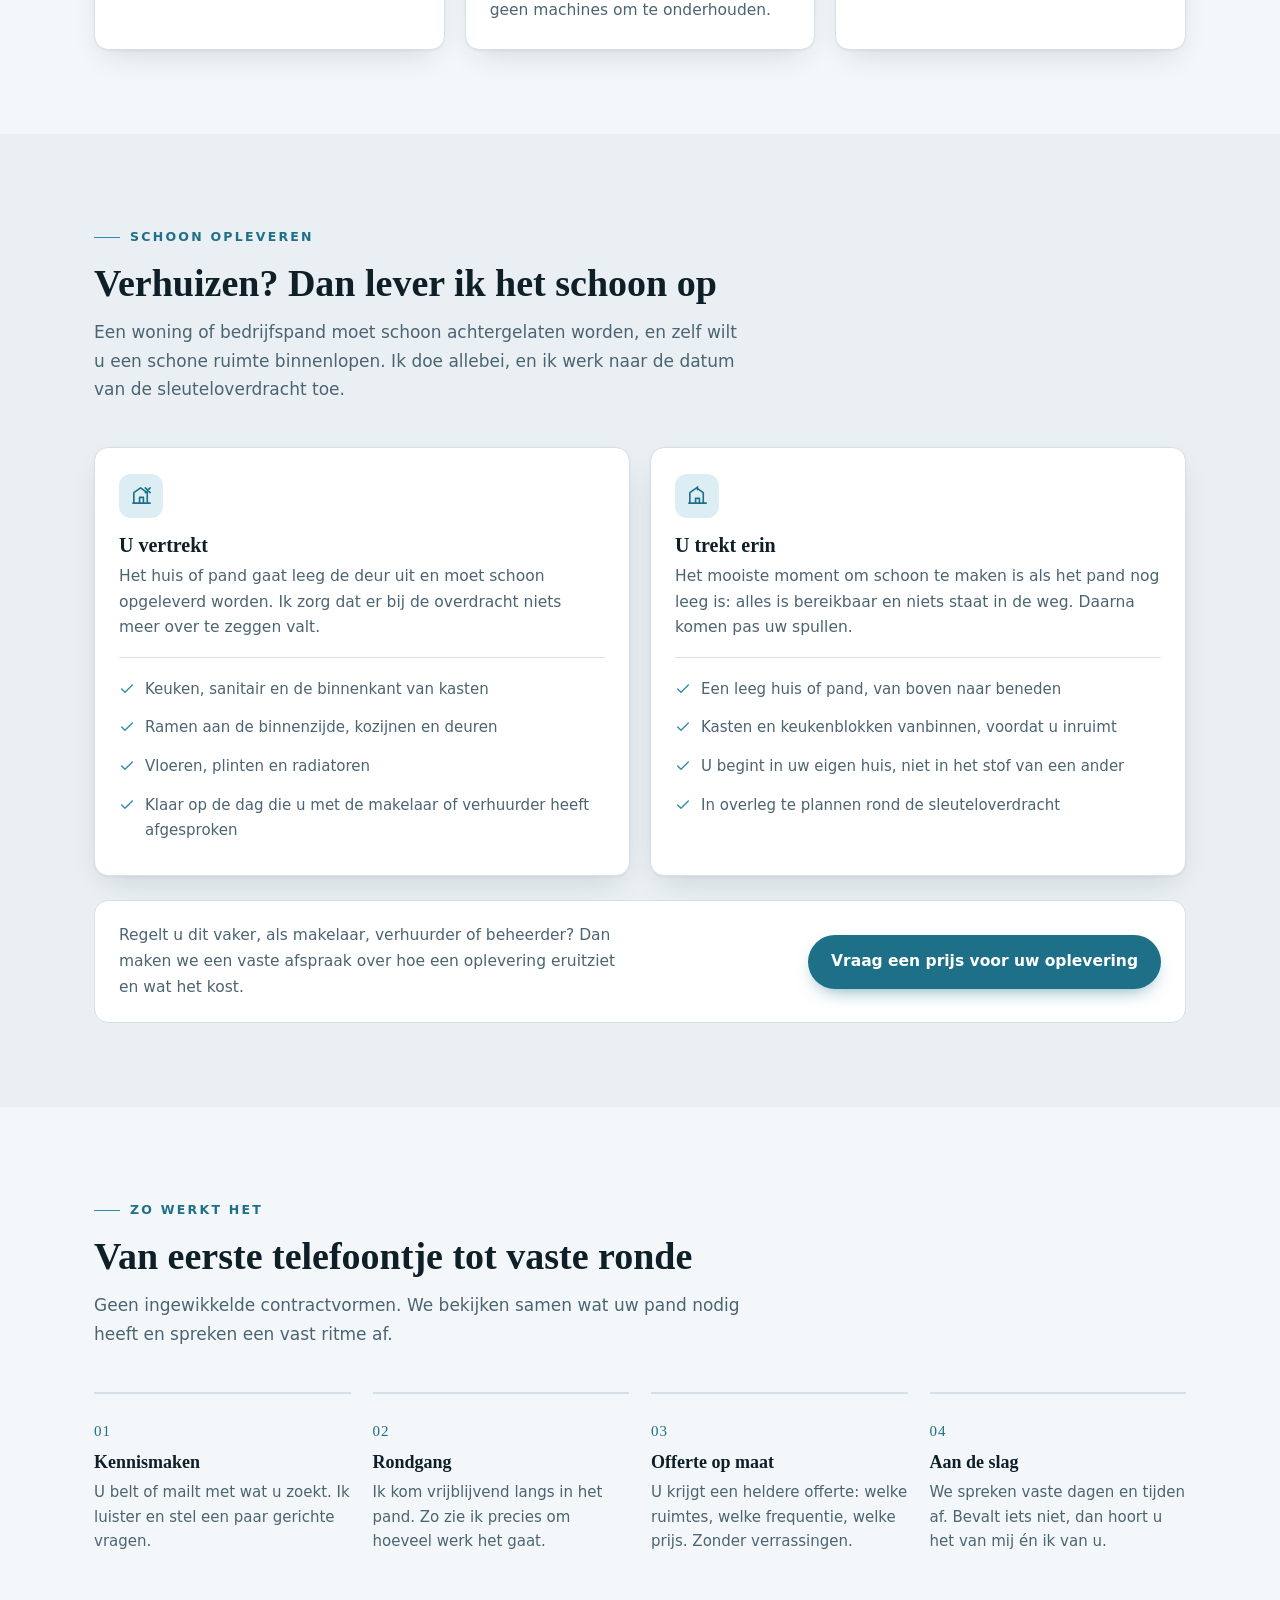
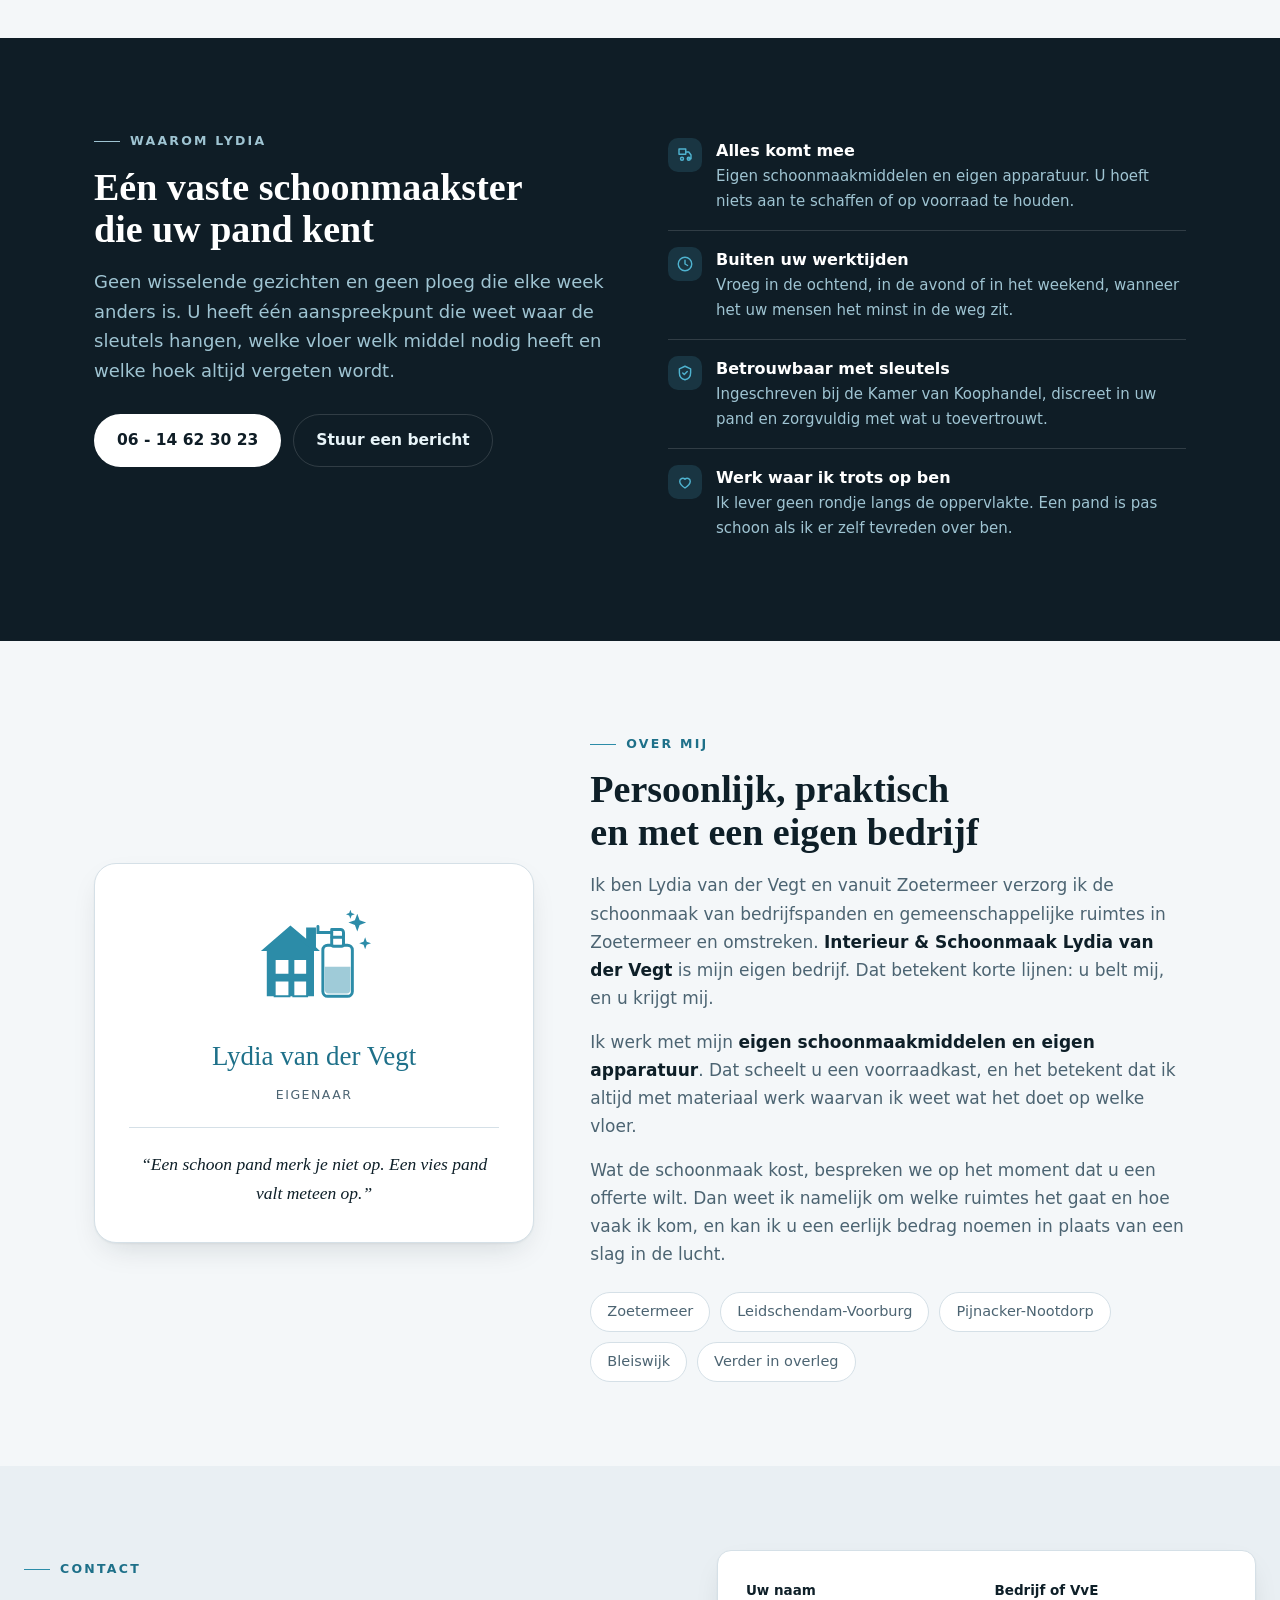
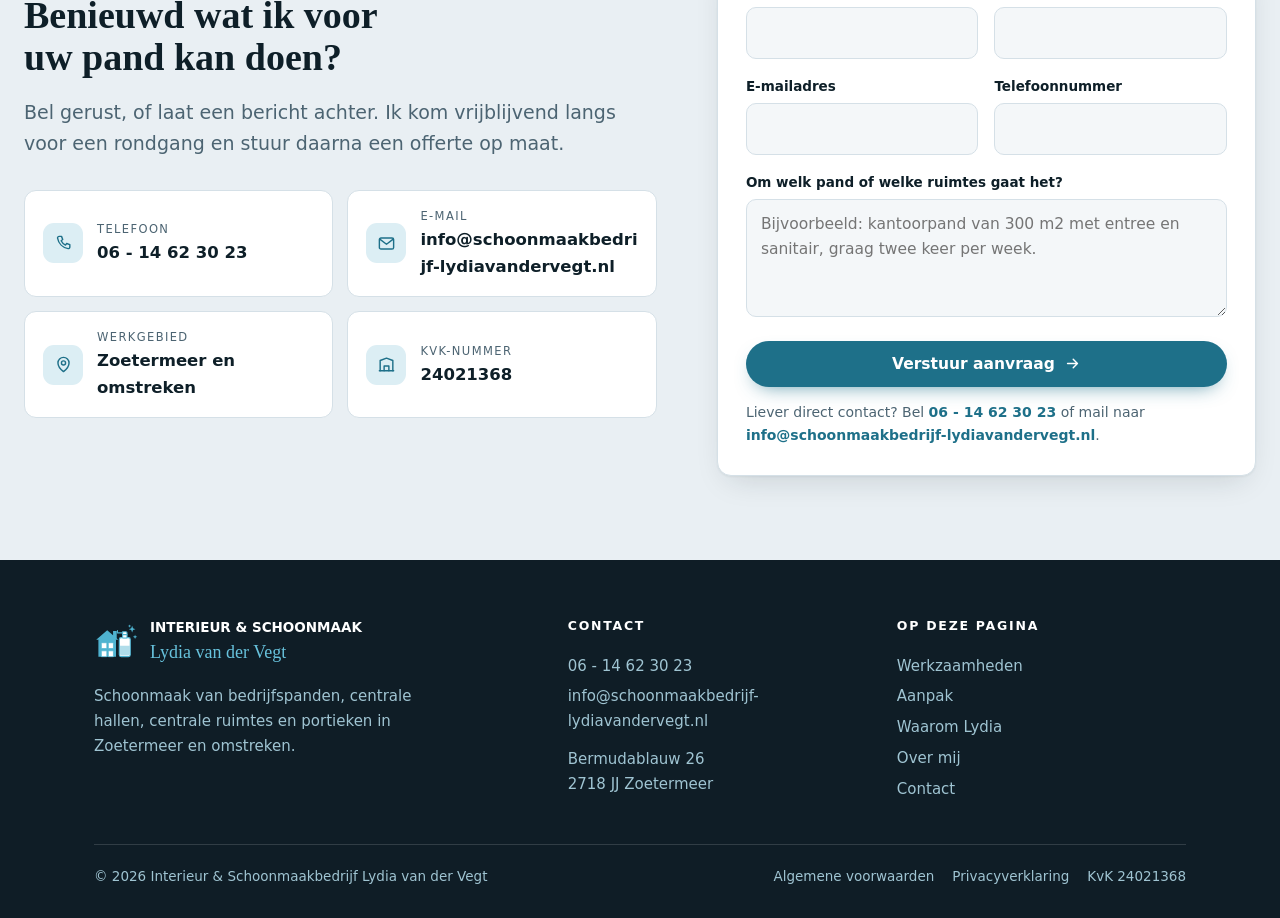
==== commit 1dde2582: "Profielfoto voor Outlook en nieuw e-mailadres Profielfoto van 648 pixels met het volledige beeldmerk" ====
--- a/index.html
+++ b/index.html
@@ -315,7 +315,7 @@
         </li>
         <li>
           <span class="gico"><svg viewBox="0 0 24 24" fill="none" stroke="currentColor" stroke-width="1.8" stroke-linecap="round" stroke-linejoin="round" aria-hidden="true"><rect x="3" y="5" width="18" height="14" rx="2"/><path d="M3.5 6.5L12 13l8.5-6.5"/></svg></span>
-          <span class="tekst"><span class="lbl">E-mail</span><span class="val"><a href="mailto:lydiavandervegt@icloud.com">lydiavandervegt@icloud.com</a></span></span>
+          <span class="tekst"><span class="lbl">E-mail</span><span class="val"><a href="mailto:info@schoonmaakbedrijf-lydiavandervegt.nl">info@schoonmaakbedrijf-lydiavandervegt.nl</a></span></span>
         </li>
         <li>
           <span class="gico"><svg viewBox="0 0 24 24" fill="none" stroke="currentColor" stroke-width="1.8" stroke-linecap="round" stroke-linejoin="round" aria-hidden="true"><path d="M12 21s7-5.5 7-11a7 7 0 1 0-14 0c0 5.5 7 11 7 11z"/><circle cx="12" cy="10" r="2.6"/></svg></span>
@@ -328,7 +328,7 @@
       </ul>
     </div>
     <div class="reveal">
-      <form action="mailto:lydiavandervegt@icloud.com" method="post" enctype="text/plain">
+      <form action="mailto:info@schoonmaakbedrijf-lydiavandervegt.nl" method="post" enctype="text/plain">
         <div class="rij">
           <div class="veld">
             <label for="naam">Uw naam</label>
@@ -357,7 +357,7 @@
           Verstuur aanvraag
           <svg viewBox="0 0 24 24" fill="none" stroke="currentColor" stroke-width="2" stroke-linecap="round" stroke-linejoin="round" aria-hidden="true"><path d="M5 12h14M13 6l6 6-6 6"/></svg>
         </button>
-        <p class="form-note">Liever direct contact? Bel <a href="tel:+31614623023" style="color:var(--accent-deep);font-weight:600;text-decoration:none">06 - 14 62 30 23</a> of mail naar <a href="mailto:lydiavandervegt@icloud.com" style="color:var(--accent-deep);font-weight:600;text-decoration:none">lydiavandervegt@icloud.com</a>.</p>
+        <p class="form-note">Liever direct contact? Bel <a href="tel:+31614623023" style="color:var(--accent-deep);font-weight:600;text-decoration:none">06 - 14 62 30 23</a> of mail naar <a href="mailto:info@schoonmaakbedrijf-lydiavandervegt.nl" style="color:var(--accent-deep);font-weight:600;text-decoration:none">info@schoonmaakbedrijf-lydiavandervegt.nl</a>.</p>
       </form>
     </div>
   </div>
@@ -379,7 +379,7 @@
       <div>
         <h4>Contact</h4>
         <a href="tel:+31614623023">06 - 14 62 30 23</a>
-        <a href="mailto:lydiavandervegt@icloud.com">lydiavandervegt@icloud.com</a>
+        <a href="mailto:info@schoonmaakbedrijf-lydiavandervegt.nl">info@schoonmaakbedrijf-lydiavandervegt.nl</a>
         <address class="adres" style="margin-top:10px">
           Bermudablauw 26<br />
           2718 JJ Zoetermeer
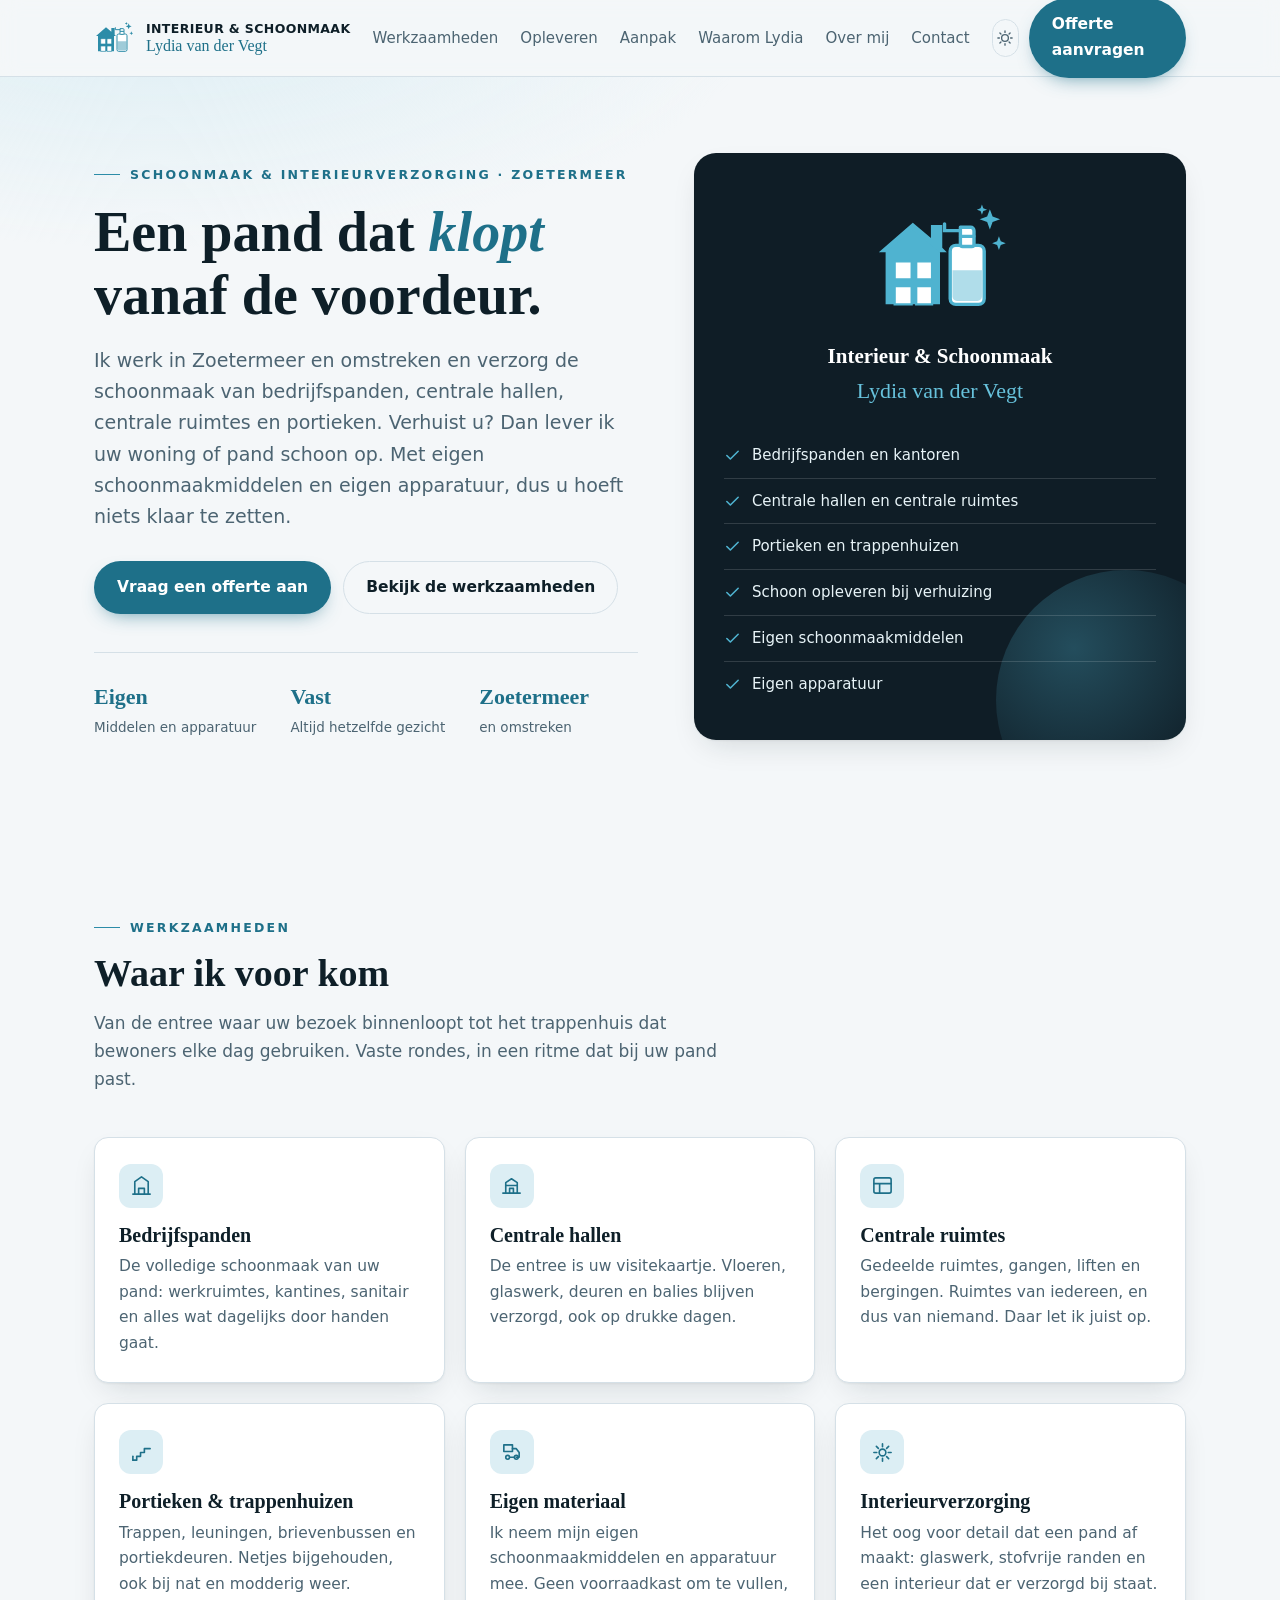
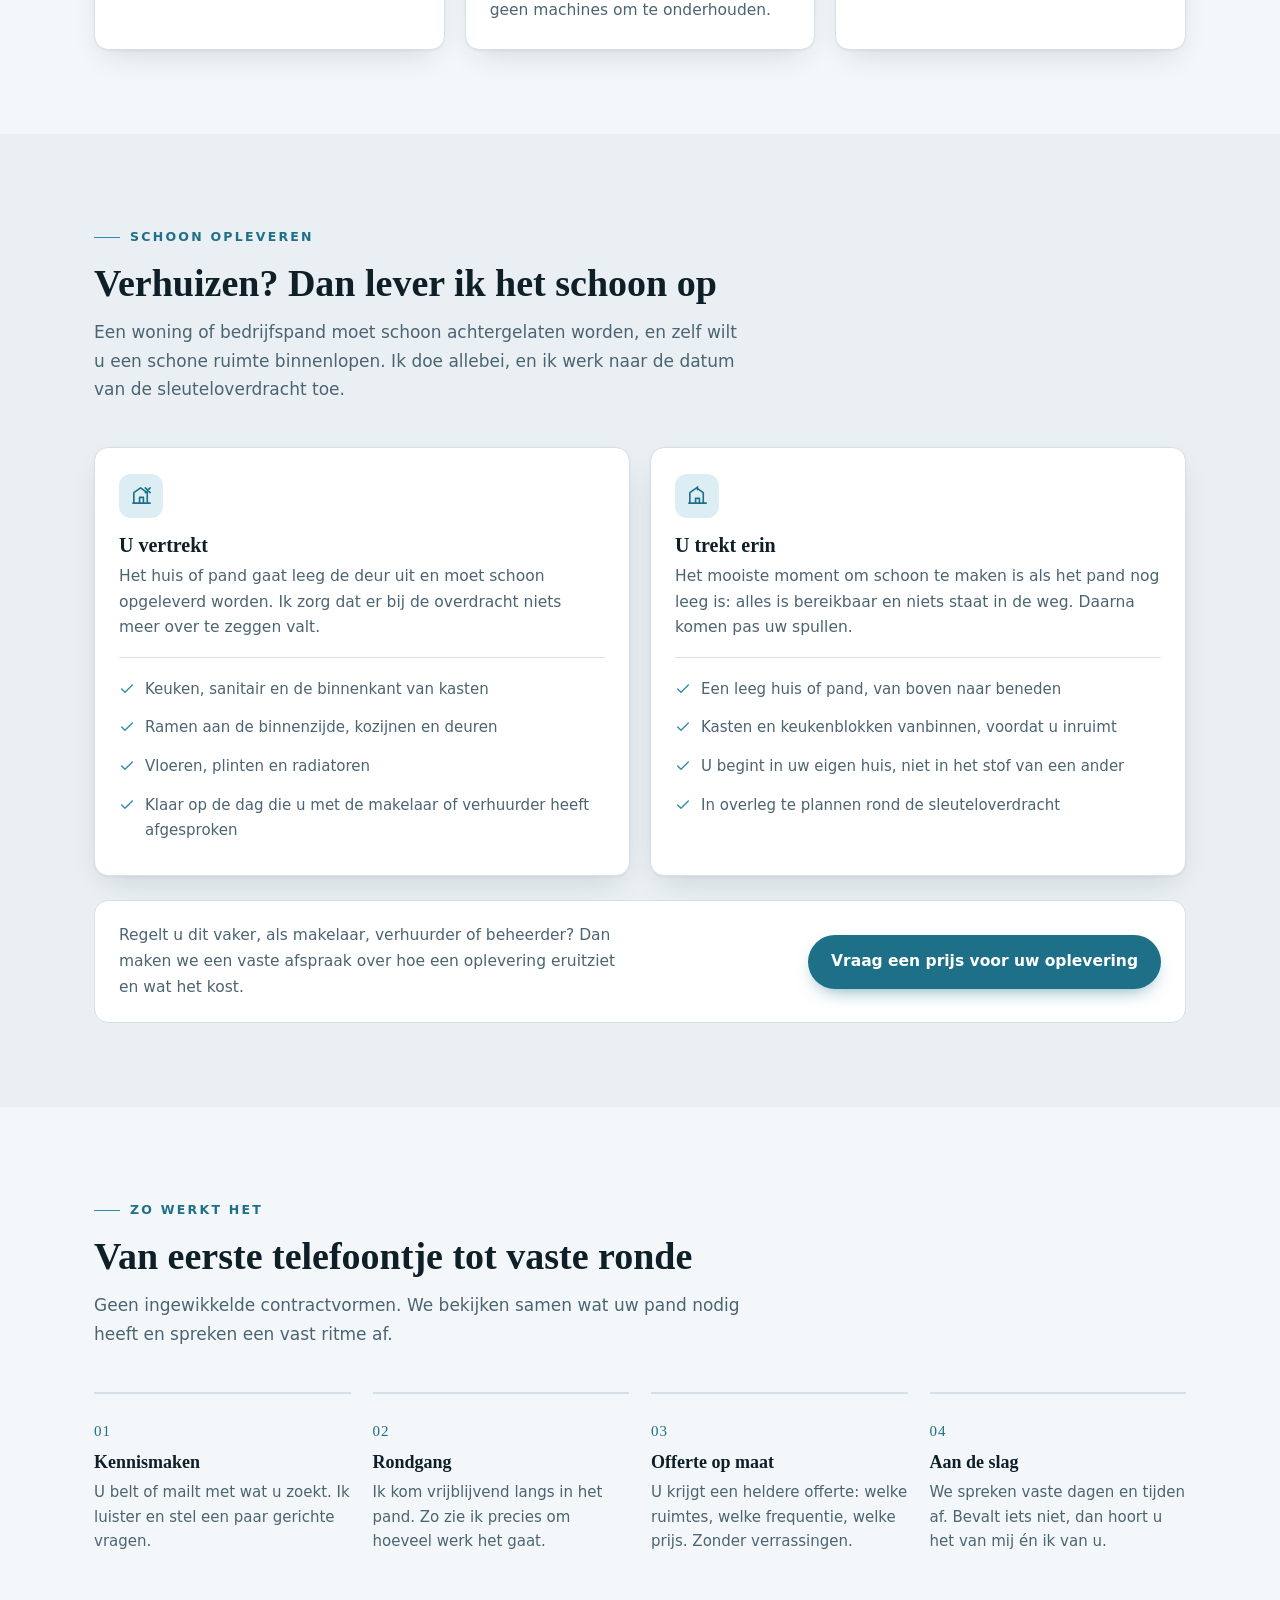
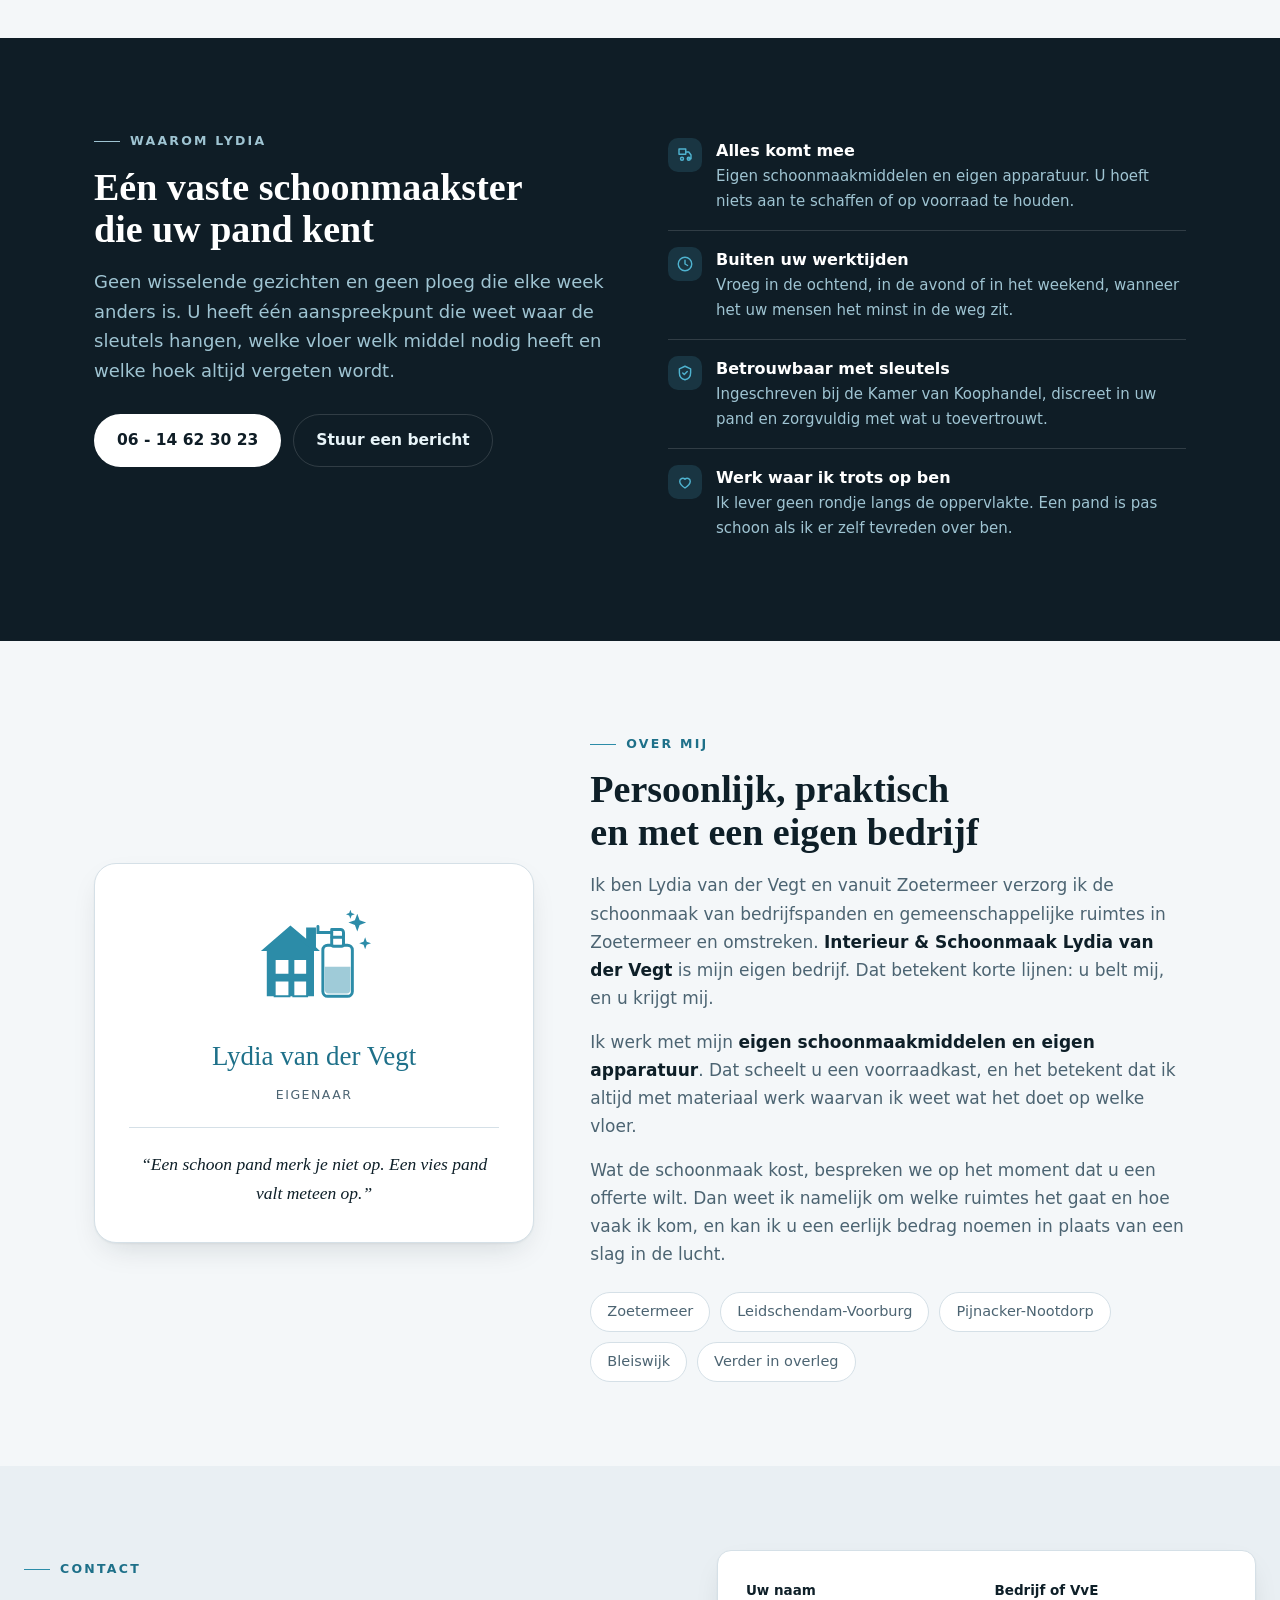
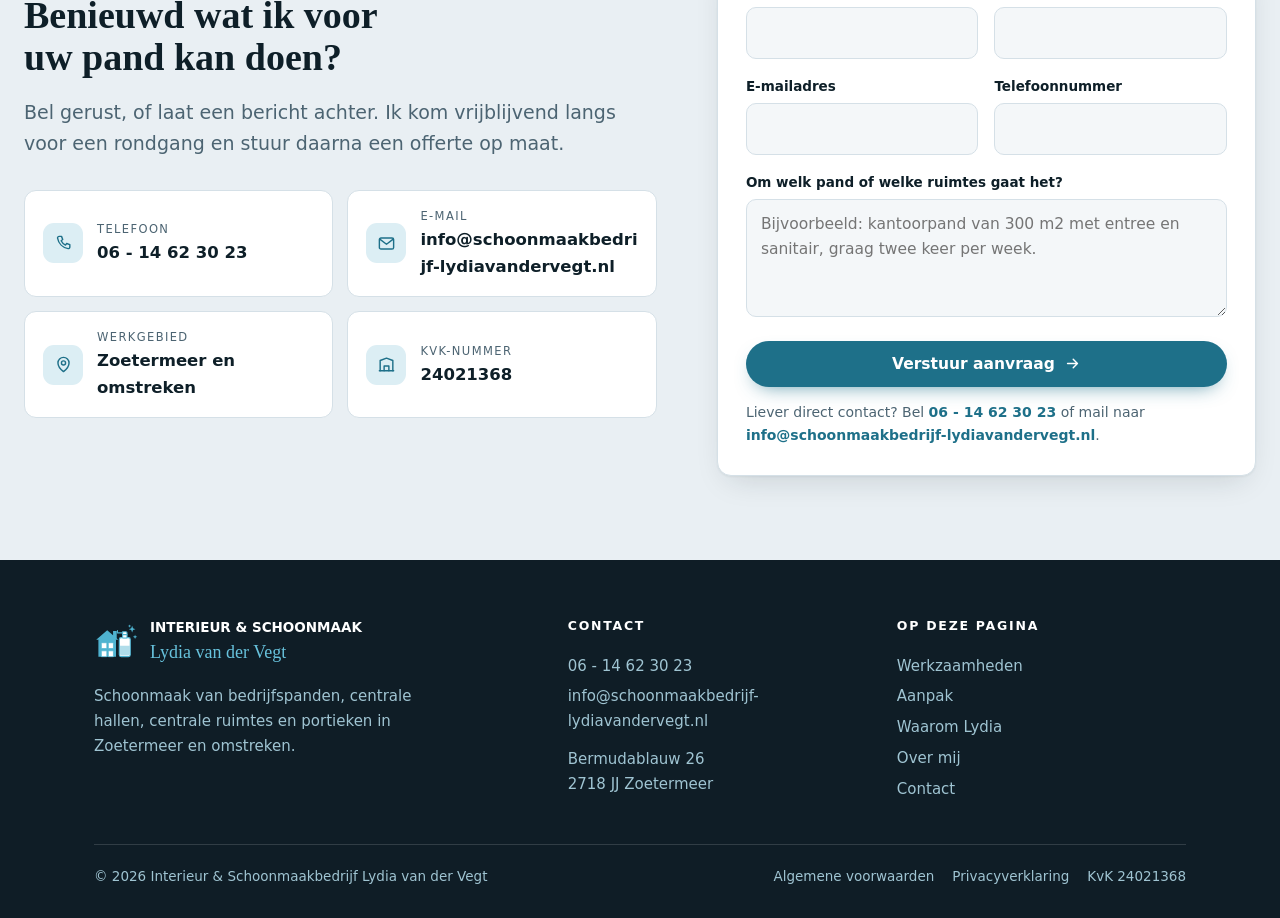
==== commit f2038e37: "Bovenbalk repareren Met het item erbij braken de menu-items over twee regels. Het item heet nu Oplev" ====
--- a/index.html
+++ b/index.html
@@ -54,7 +54,7 @@
     </a>
     <nav class="nav-links" id="navLinks">
       <a href="#werk">Werkzaamheden</a>
-      <a href="#opleveren">Schoon opleveren</a>
+      <a href="#opleveren">Opleveren</a>
       <a href="#aanpak">Aanpak</a>
       <a href="#waarom">Waarom Lydia</a>
       <a href="#over">Over mij</a>
--- a/stijl.css
+++ b/stijl.css
@@ -102,8 +102,8 @@
 .brand .naam{display:flex;flex-direction:column;line-height:1.2}
 .brand .naam .b1{font-size:12.5px;font-weight:600;letter-spacing:.03em;color:var(--text)}
 .brand .naam .b2{font-family:var(--script);font-size:16px;color:var(--accent-deep)}
-.nav-links{display:flex;gap:26px;margin-left:auto;font-size:15px}
-.nav-links a{text-decoration:none;color:var(--text-soft);font-weight:500}
+.nav-links{display:flex;gap:22px;margin-left:auto;font-size:15px}
+.nav-links a{text-decoration:none;color:var(--text-soft);font-weight:500;white-space:nowrap}
 .nav-links a:hover{color:var(--accent-deep)}
 .nav-cta{display:flex;align-items:center;gap:10px}
 .theme-toggle{width:38px;height:38px;border-radius:999px;border:1px solid var(--line);background:transparent;
@@ -113,7 +113,7 @@
 .menu-btn{display:none;width:42px;height:38px;border:1px solid var(--line);background:transparent;
   border-radius:10px;cursor:pointer;flex-direction:column;justify-content:center;align-items:center;gap:4px;padding:0}
 .menu-btn span{display:block;width:17px;height:1.6px;background:var(--text)}
-@media (max-width:960px){
+@media (max-width:1100px){
   .nav-links{position:absolute;top:76px;left:0;right:0;background:var(--card);border-bottom:1px solid var(--line);
     flex-direction:column;gap:0;padding:8px 24px 18px;display:none}
   .header.open .nav-links{display:flex}
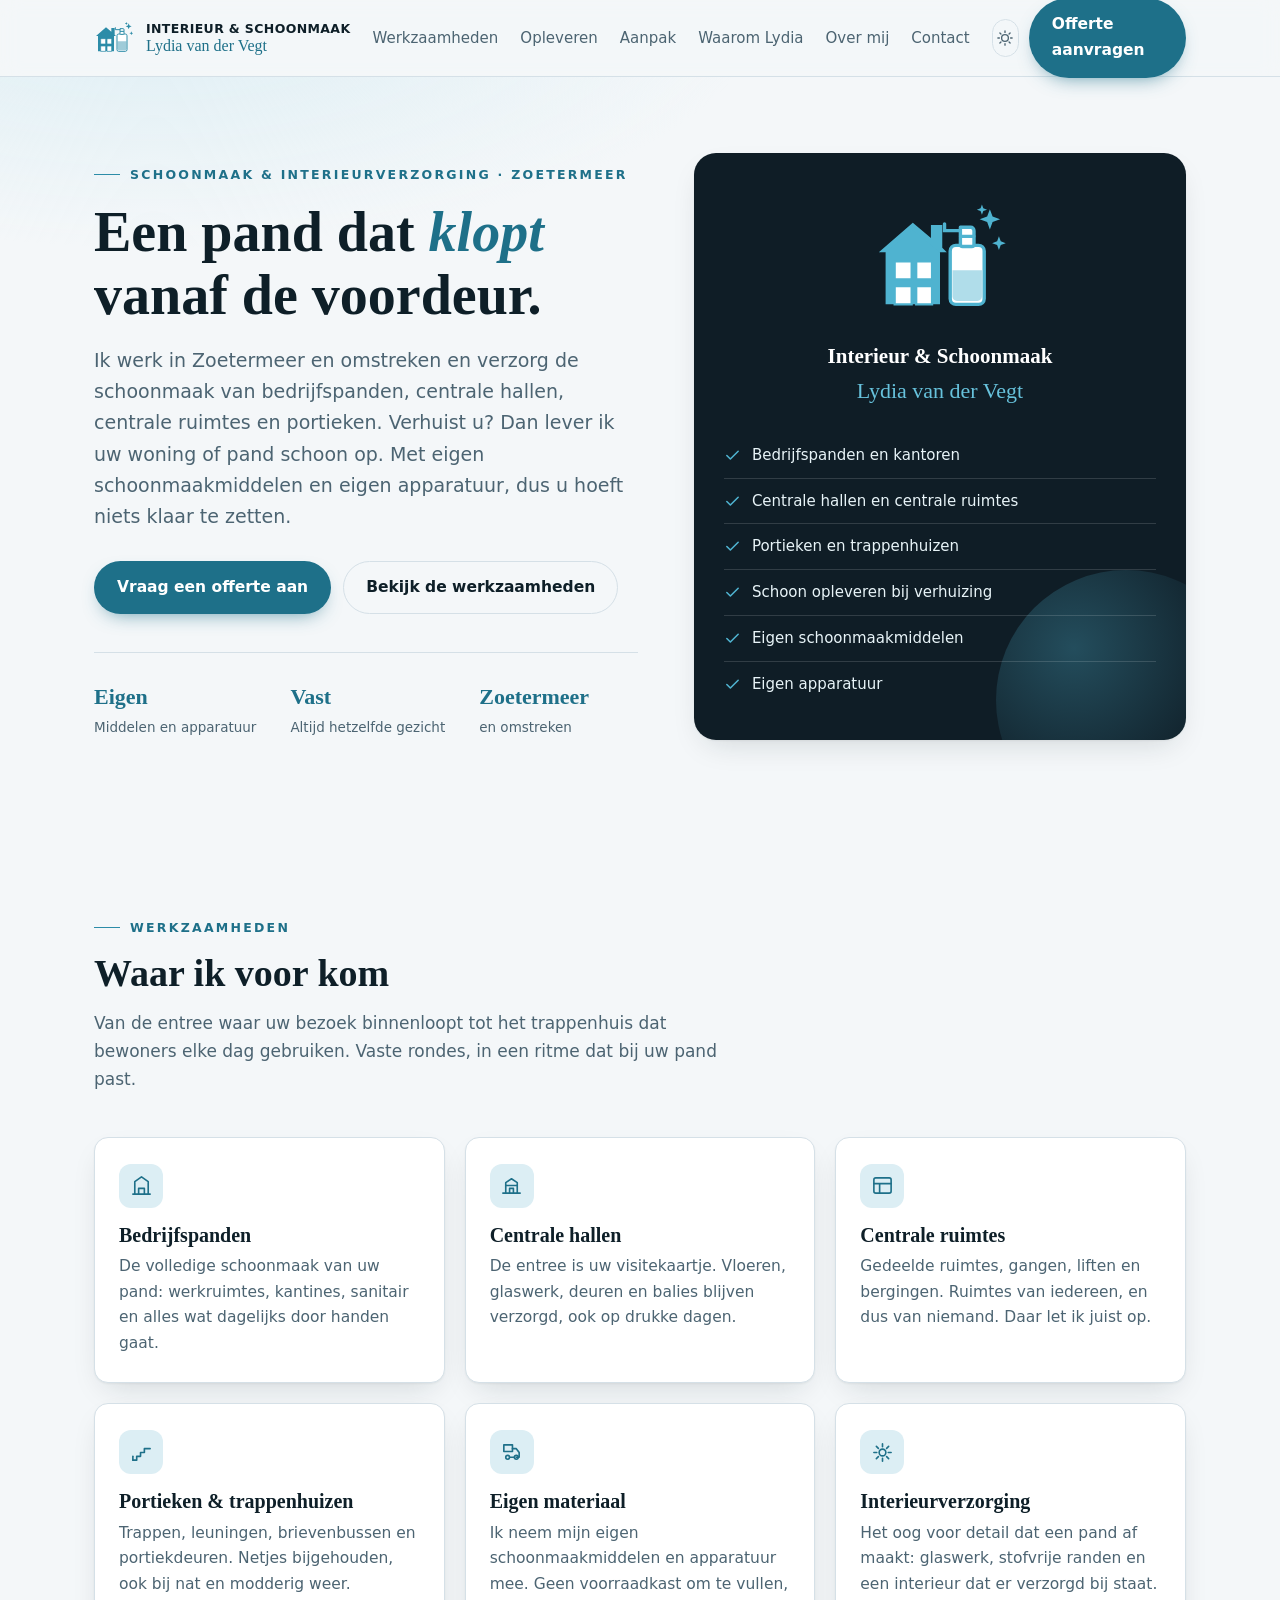
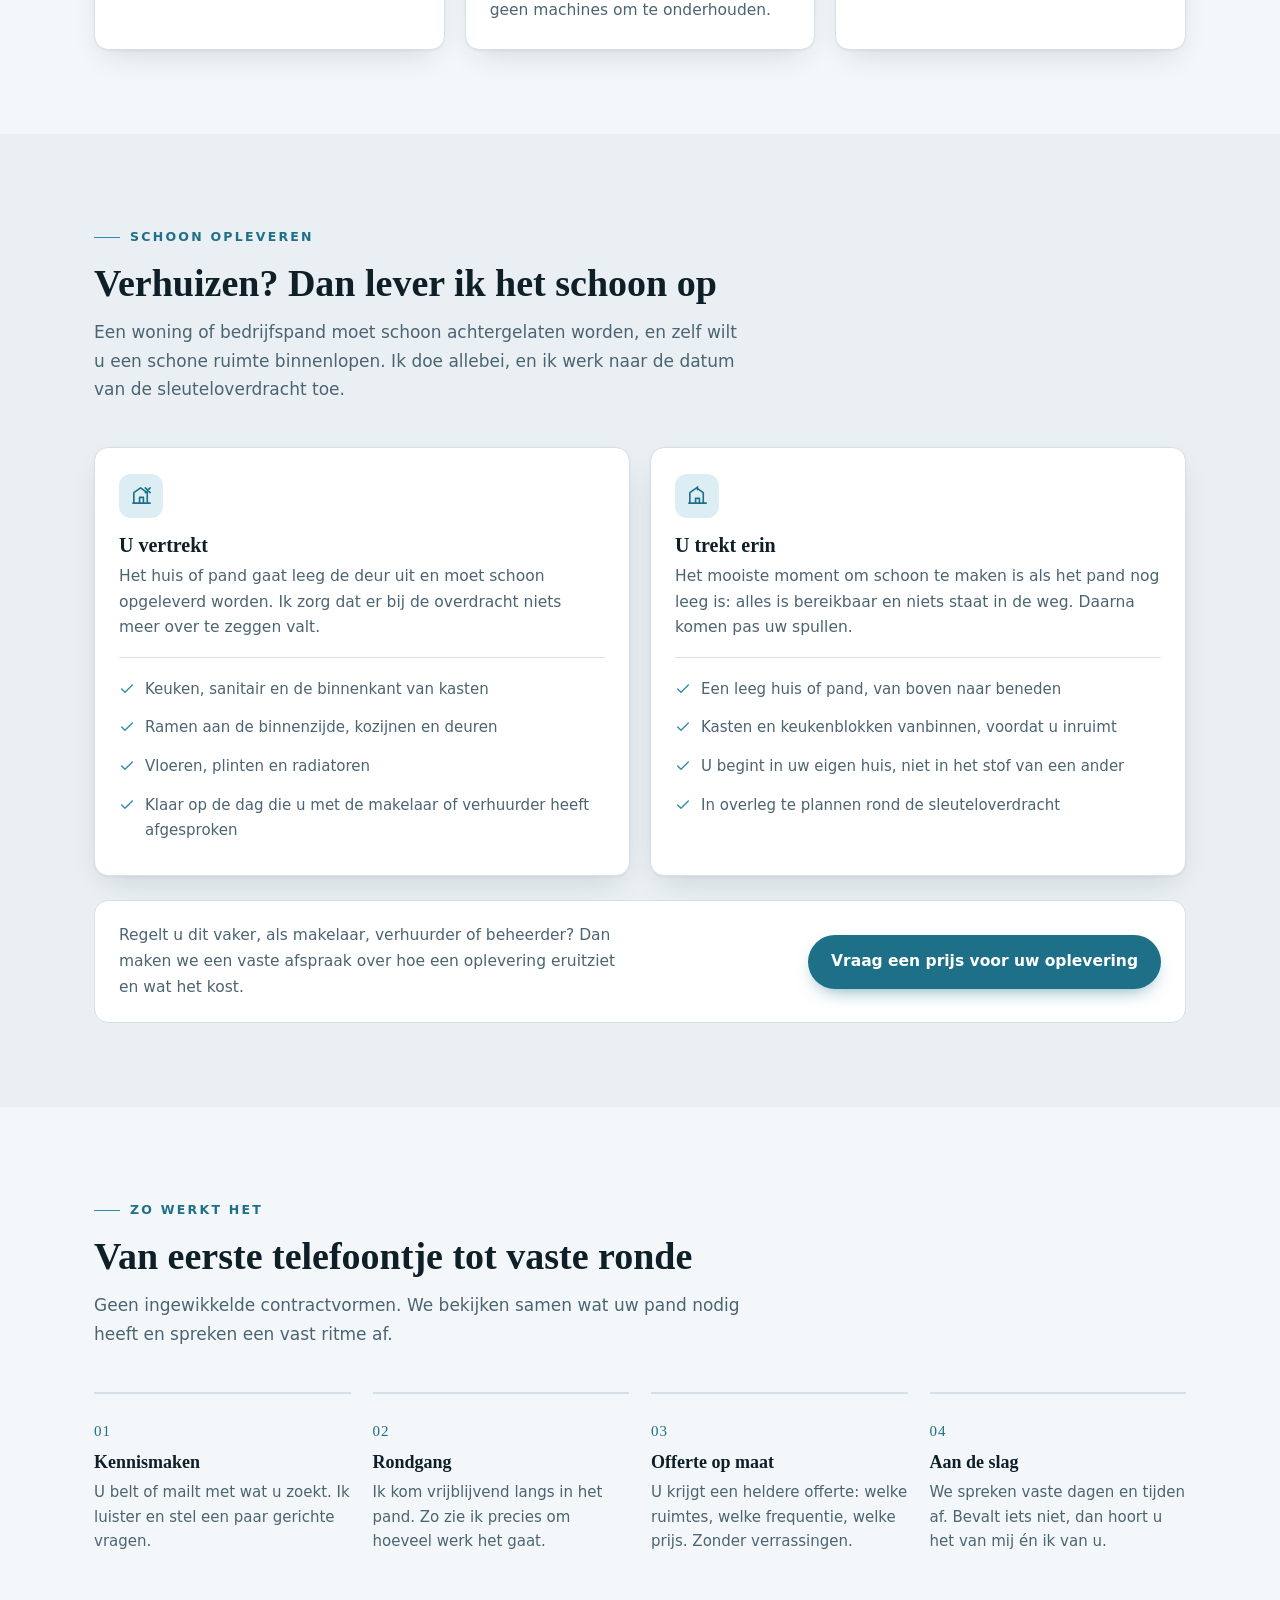
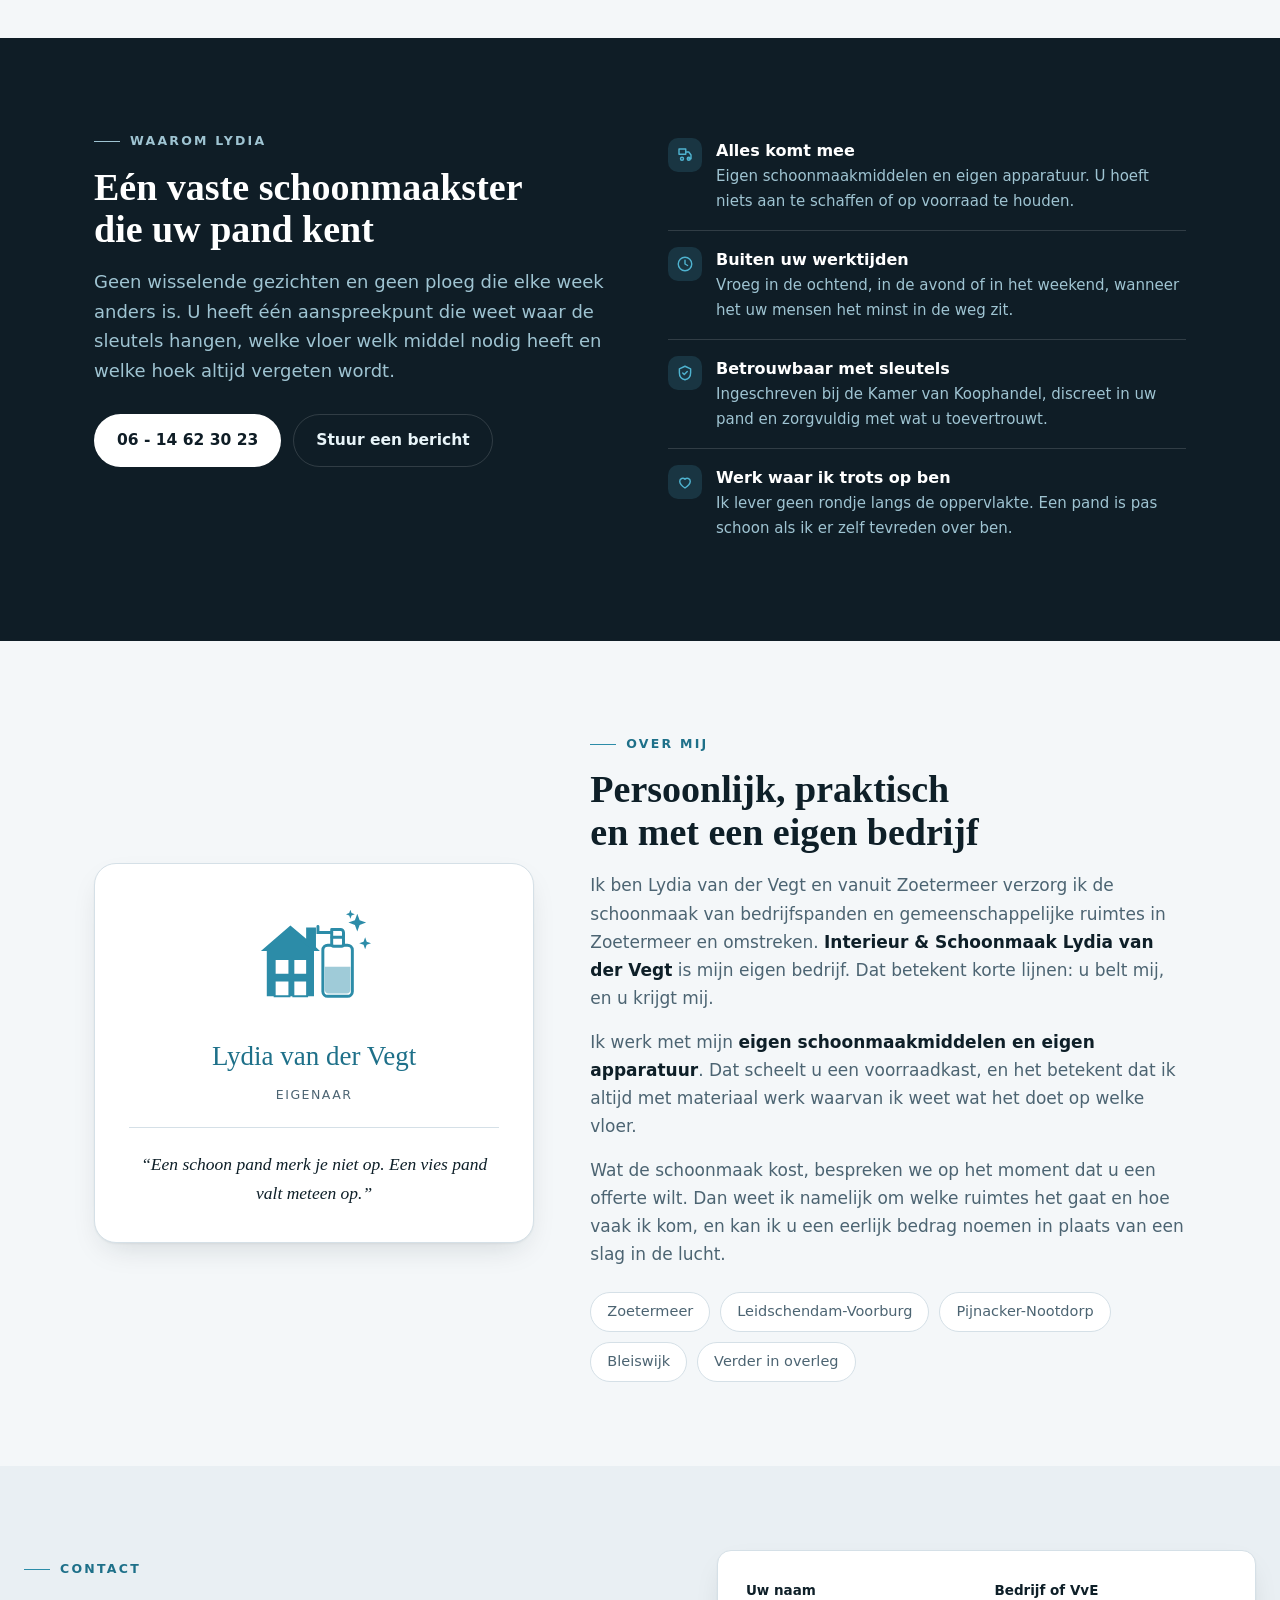
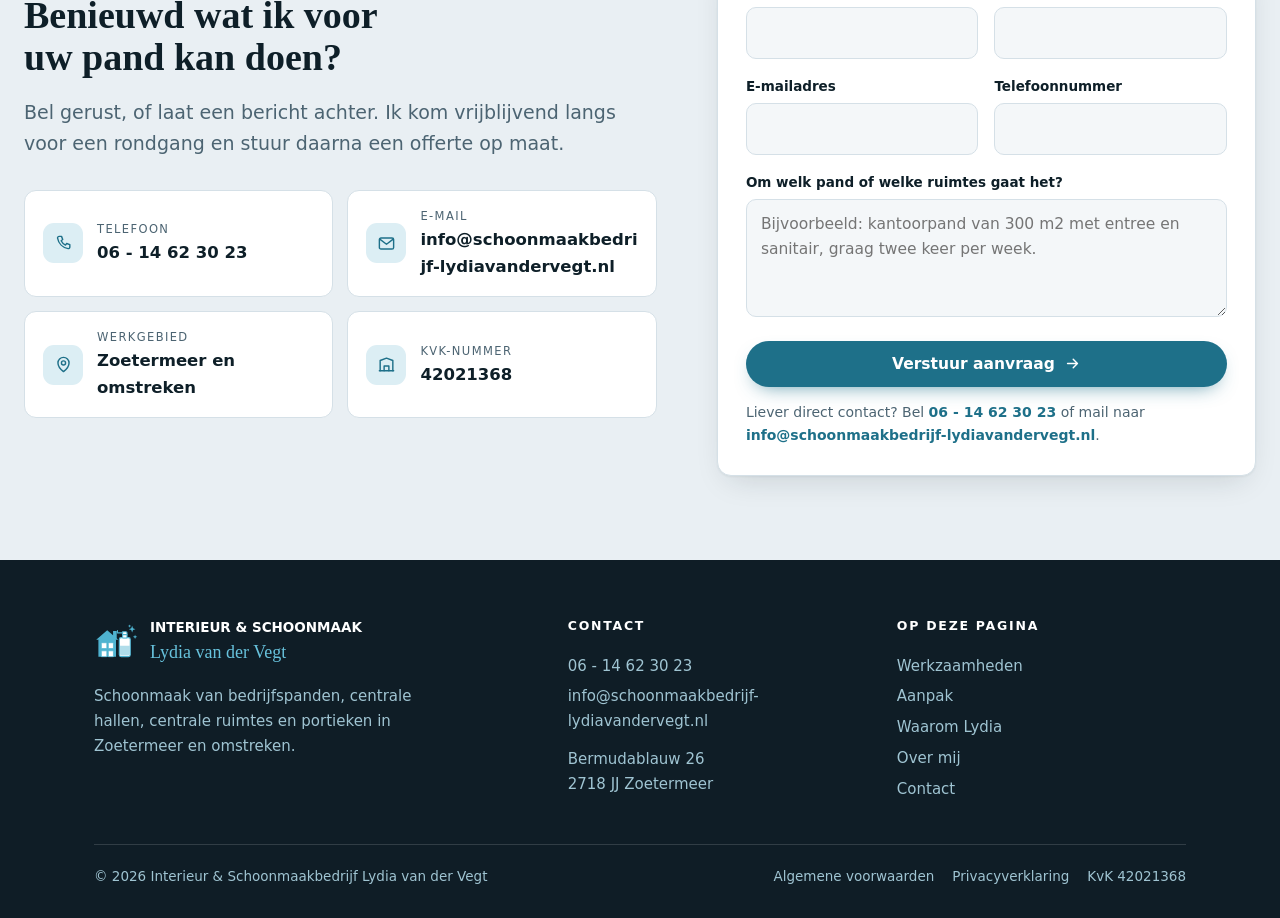
==== commit 04884b24: "KvK-nummer gecorrigeerd naar 42021368 (taak 3053)" ====
--- a/index.html
+++ b/index.html
@@ -10,10 +10,66 @@
 <meta property="og:description" content="Schoonmaak van bedrijfspanden, centrale hallen, centrale ruimtes en portieken in Zoetermeer en omstreken. Ook het schoon opleveren van woningen en panden bij een verhuizing." />
 <meta property="og:locale" content="nl_NL" />
 <meta property="og:type" content="website" />
+<meta property="og:url" content="https://schoonmaakbedrijf-lydiavandervegt.nl/" />
+<meta property="og:site_name" content="Interieur &amp; Schoonmaak Lydia van der Vegt" />
+<meta property="og:image" content="https://schoonmaakbedrijf-lydiavandervegt.nl/deelplaatje.png" />
+<meta property="og:image:width" content="1200" />
+<meta property="og:image:height" content="630" />
+<meta property="og:image:alt" content="Interieur en Schoonmaak Lydia van der Vegt, schoonmaak in Zoetermeer en omstreken" />
+<meta name="twitter:card" content="summary_large_image" />
+<link rel="canonical" href="https://schoonmaakbedrijf-lydiavandervegt.nl/" />
 <link rel="icon" href="favicon.svg" type="image/svg+xml" />
 <link rel="apple-touch-icon" href="apple-touch-icon.png" />
 <link rel="stylesheet" href="stijl.css" />
 <noscript><style>.reveal{opacity:1;transform:none}</style></noscript>
+<script type="application/ld+json">
+{
+  "@context": "https://schema.org",
+  "@type": ["LocalBusiness", "HouseCleaningService"],
+  "@id": "https://schoonmaakbedrijf-lydiavandervegt.nl/#bedrijf",
+  "name": "Interieur & Schoonmaakbedrijf Lydia van der Vegt",
+  "alternateName": "Interieur & Schoonmaak Lydia van der Vegt",
+  "description": "Schoonmaak van bedrijfspanden, centrale hallen, centrale ruimtes en portieken in Zoetermeer en omstreken. Ook het schoon opleveren van woningen en panden bij een verhuizing. Met eigen schoonmaakmiddelen en eigen apparatuur.",
+  "url": "https://schoonmaakbedrijf-lydiavandervegt.nl/",
+  "image": "https://schoonmaakbedrijf-lydiavandervegt.nl/deelplaatje.png",
+  "logo": "https://schoonmaakbedrijf-lydiavandervegt.nl/apple-touch-icon.png",
+  "telephone": "+31614623023",
+  "email": "info@schoonmaakbedrijf-lydiavandervegt.nl",
+  "currenciesAccepted": "EUR",
+  "address": {
+    "@type": "PostalAddress",
+    "streetAddress": "Bermudablauw 26",
+    "postalCode": "2718 JJ",
+    "addressLocality": "Zoetermeer",
+    "addressRegion": "Zuid-Holland",
+    "addressCountry": "NL"
+  },
+  "founder": { "@type": "Person", "name": "Lydia van der Vegt" },
+  "identifier": {
+    "@type": "PropertyValue",
+    "propertyID": "KvK",
+    "value": "42021368"
+  },
+  "areaServed": [
+    { "@type": "City", "name": "Zoetermeer" },
+    { "@type": "City", "name": "Leidschendam-Voorburg" },
+    { "@type": "City", "name": "Pijnacker-Nootdorp" },
+    { "@type": "City", "name": "Bleiswijk" }
+  ],
+  "hasOfferCatalog": {
+    "@type": "OfferCatalog",
+    "name": "Schoonmaakwerkzaamheden",
+    "itemListElement": [
+      { "@type": "Offer", "itemOffered": { "@type": "Service", "name": "Schoonmaak van bedrijfspanden en kantoren" } },
+      { "@type": "Offer", "itemOffered": { "@type": "Service", "name": "Schoonmaak van centrale hallen en entrees" } },
+      { "@type": "Offer", "itemOffered": { "@type": "Service", "name": "Schoonmaak van centrale ruimtes voor VvE's" } },
+      { "@type": "Offer", "itemOffered": { "@type": "Service", "name": "Schoonmaak van portieken en trappenhuizen" } },
+      { "@type": "Offer", "itemOffered": { "@type": "Service", "name": "Opleverschoonmaak bij verhuizing" } },
+      { "@type": "Offer", "itemOffered": { "@type": "Service", "name": "Interieurverzorging" } }
+    ]
+  }
+}
+</script>
 </head>
 <body>
 
@@ -323,7 +379,7 @@
         </li>
         <li>
           <span class="gico"><svg viewBox="0 0 24 24" fill="none" stroke="currentColor" stroke-width="1.8" stroke-linecap="round" stroke-linejoin="round" aria-hidden="true"><path d="M4 20V7l8-3 8 3v13"/><path d="M9 20v-6h6v6"/><path d="M3 20h18"/></svg></span>
-          <span class="tekst"><span class="lbl">KvK-nummer</span><span class="val">24021368</span></span>
+          <span class="tekst"><span class="lbl">KvK-nummer</span><span class="val">42021368</span></span>
         </li>
       </ul>
     </div>
@@ -399,7 +455,7 @@
       <span class="slot-links">
         <a href="voorwaarden/">Algemene voorwaarden</a>
         <a href="privacy/">Privacyverklaring</a>
-        <span>KvK 24021368</span>
+        <span>KvK 42021368</span>
       </span>
     </div>
   </div>
